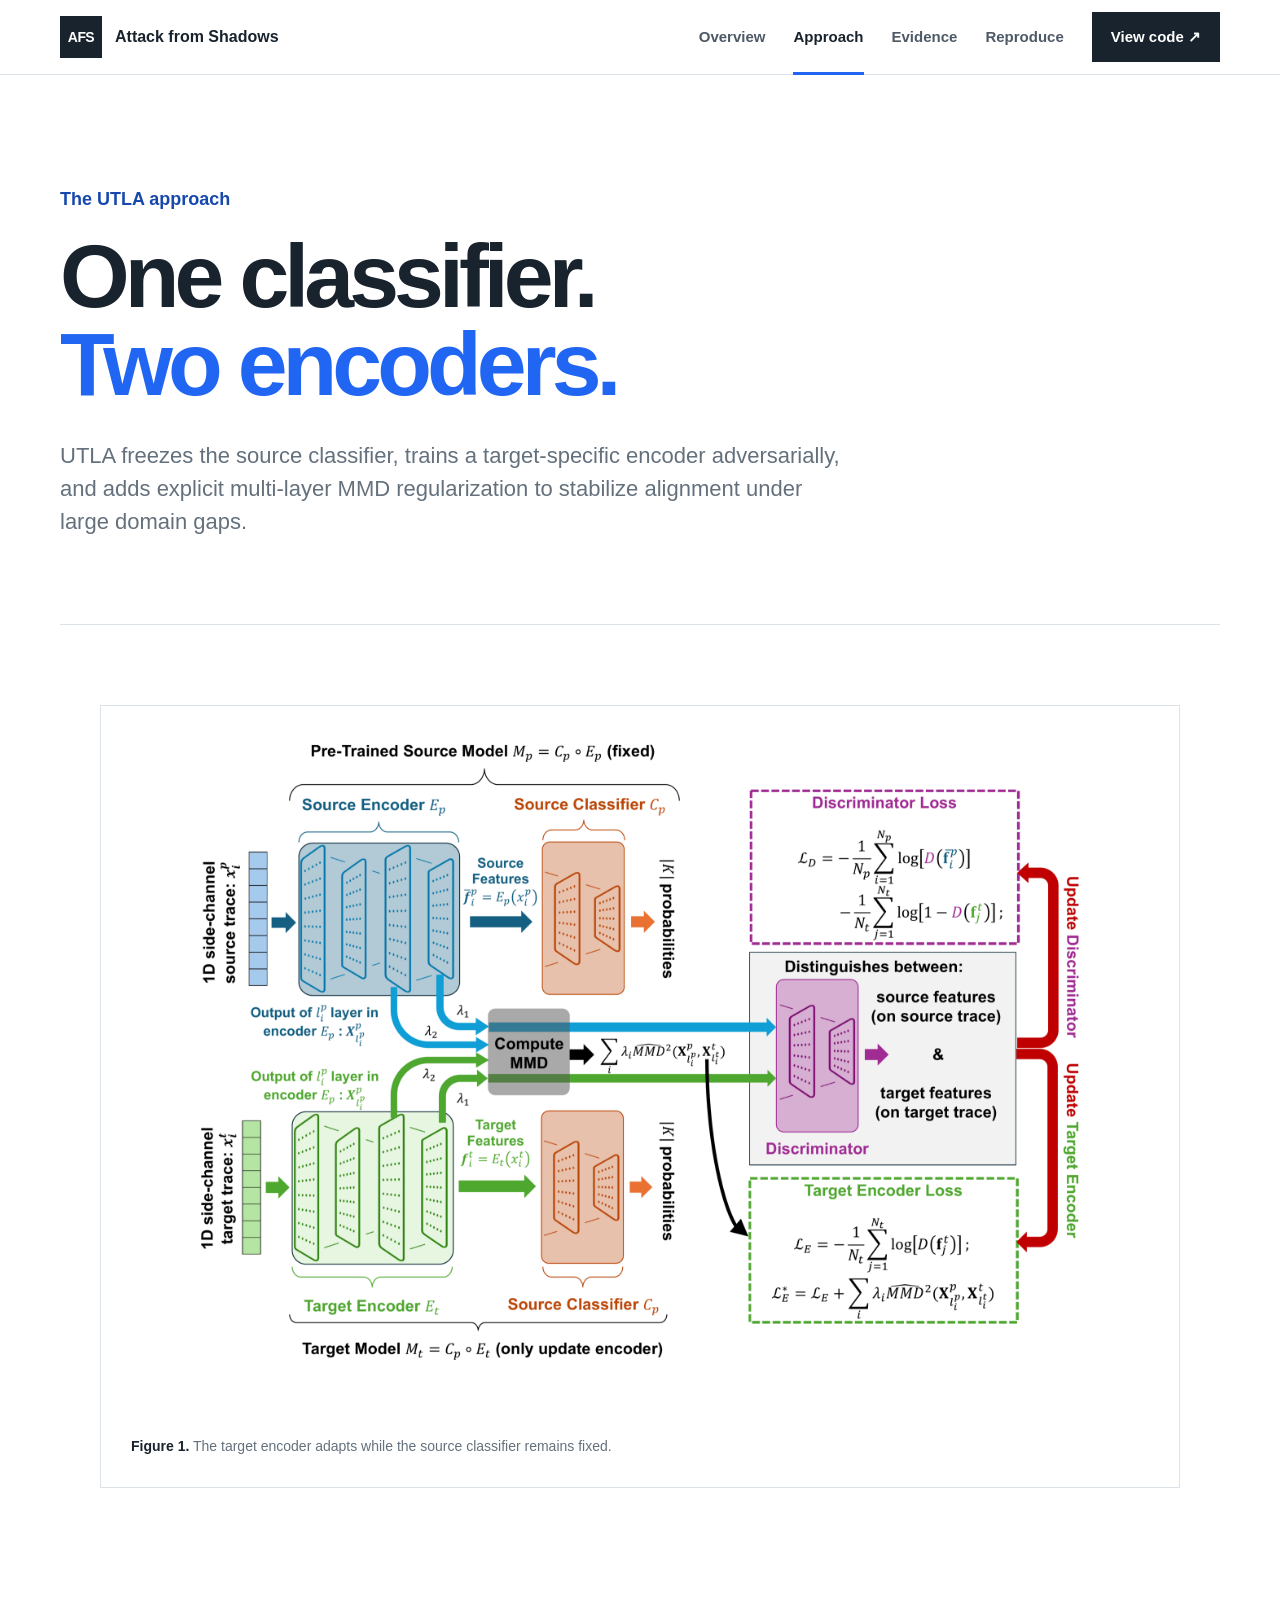
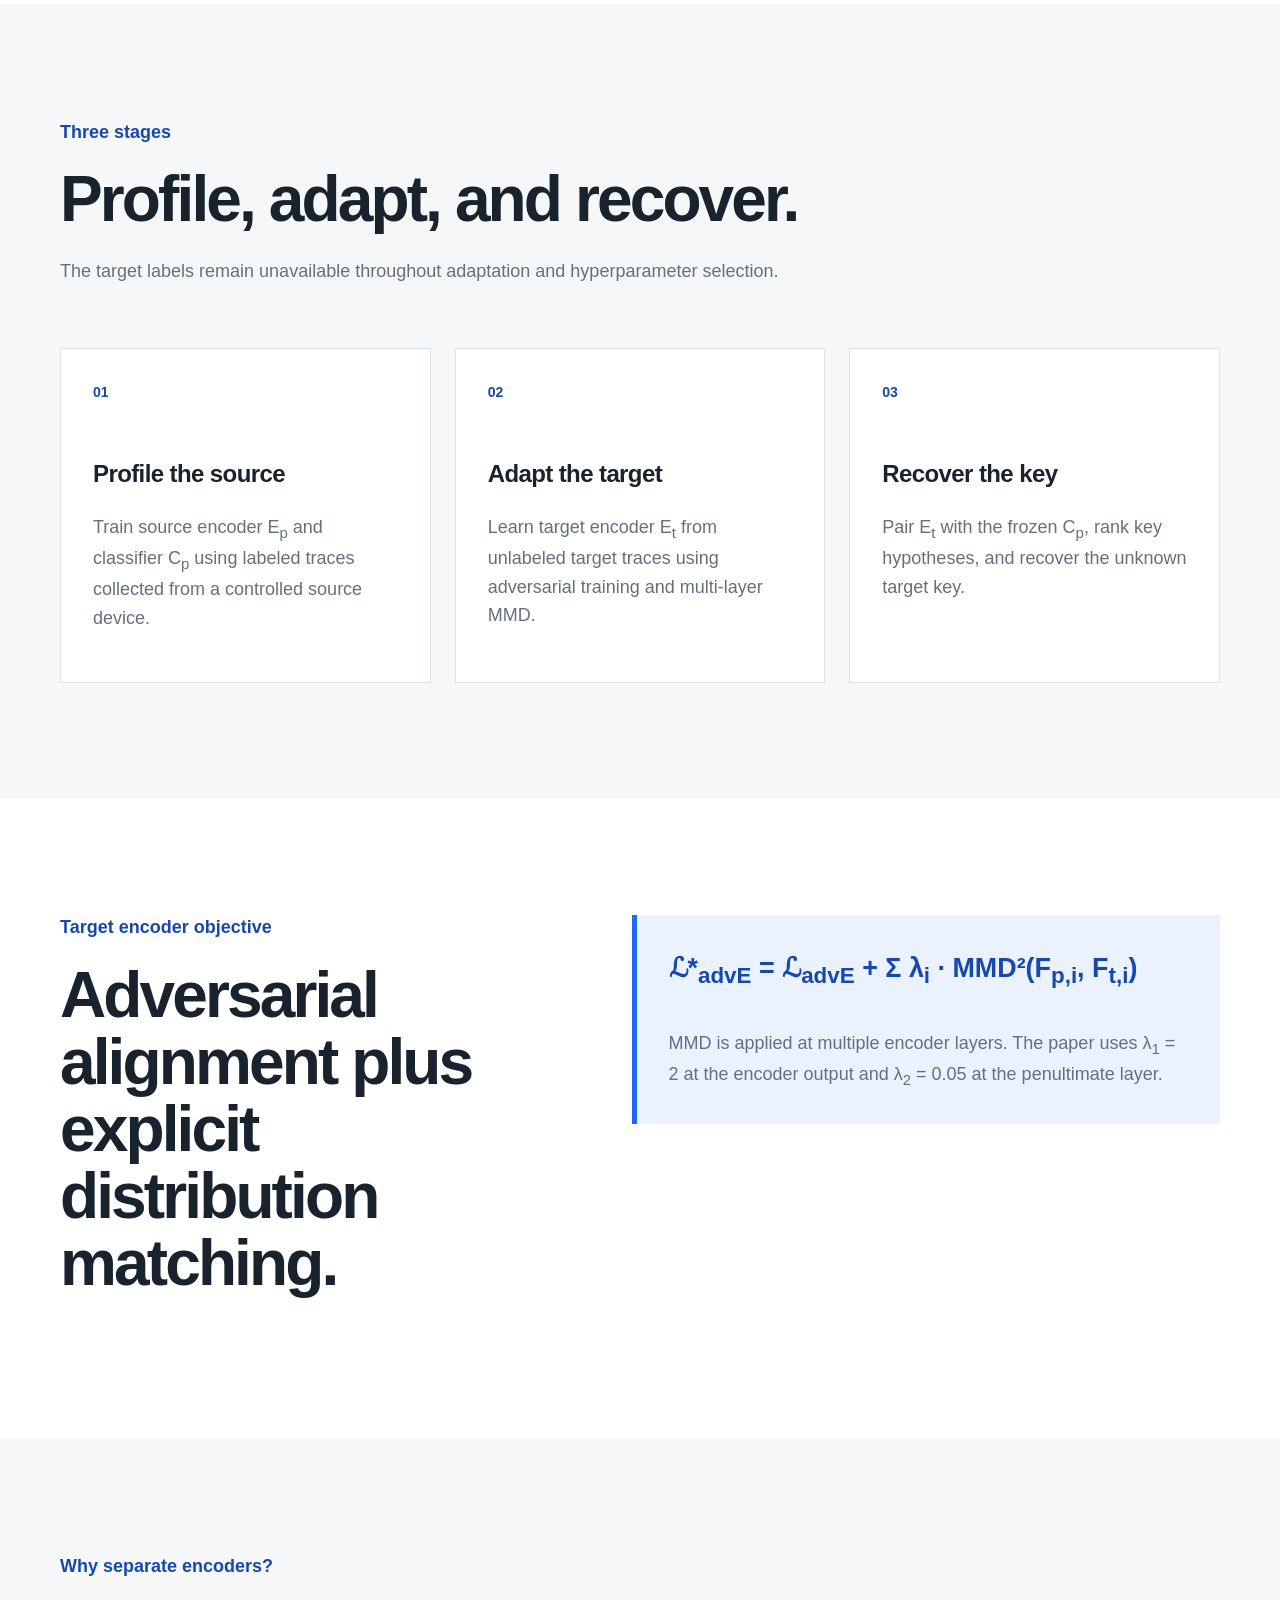
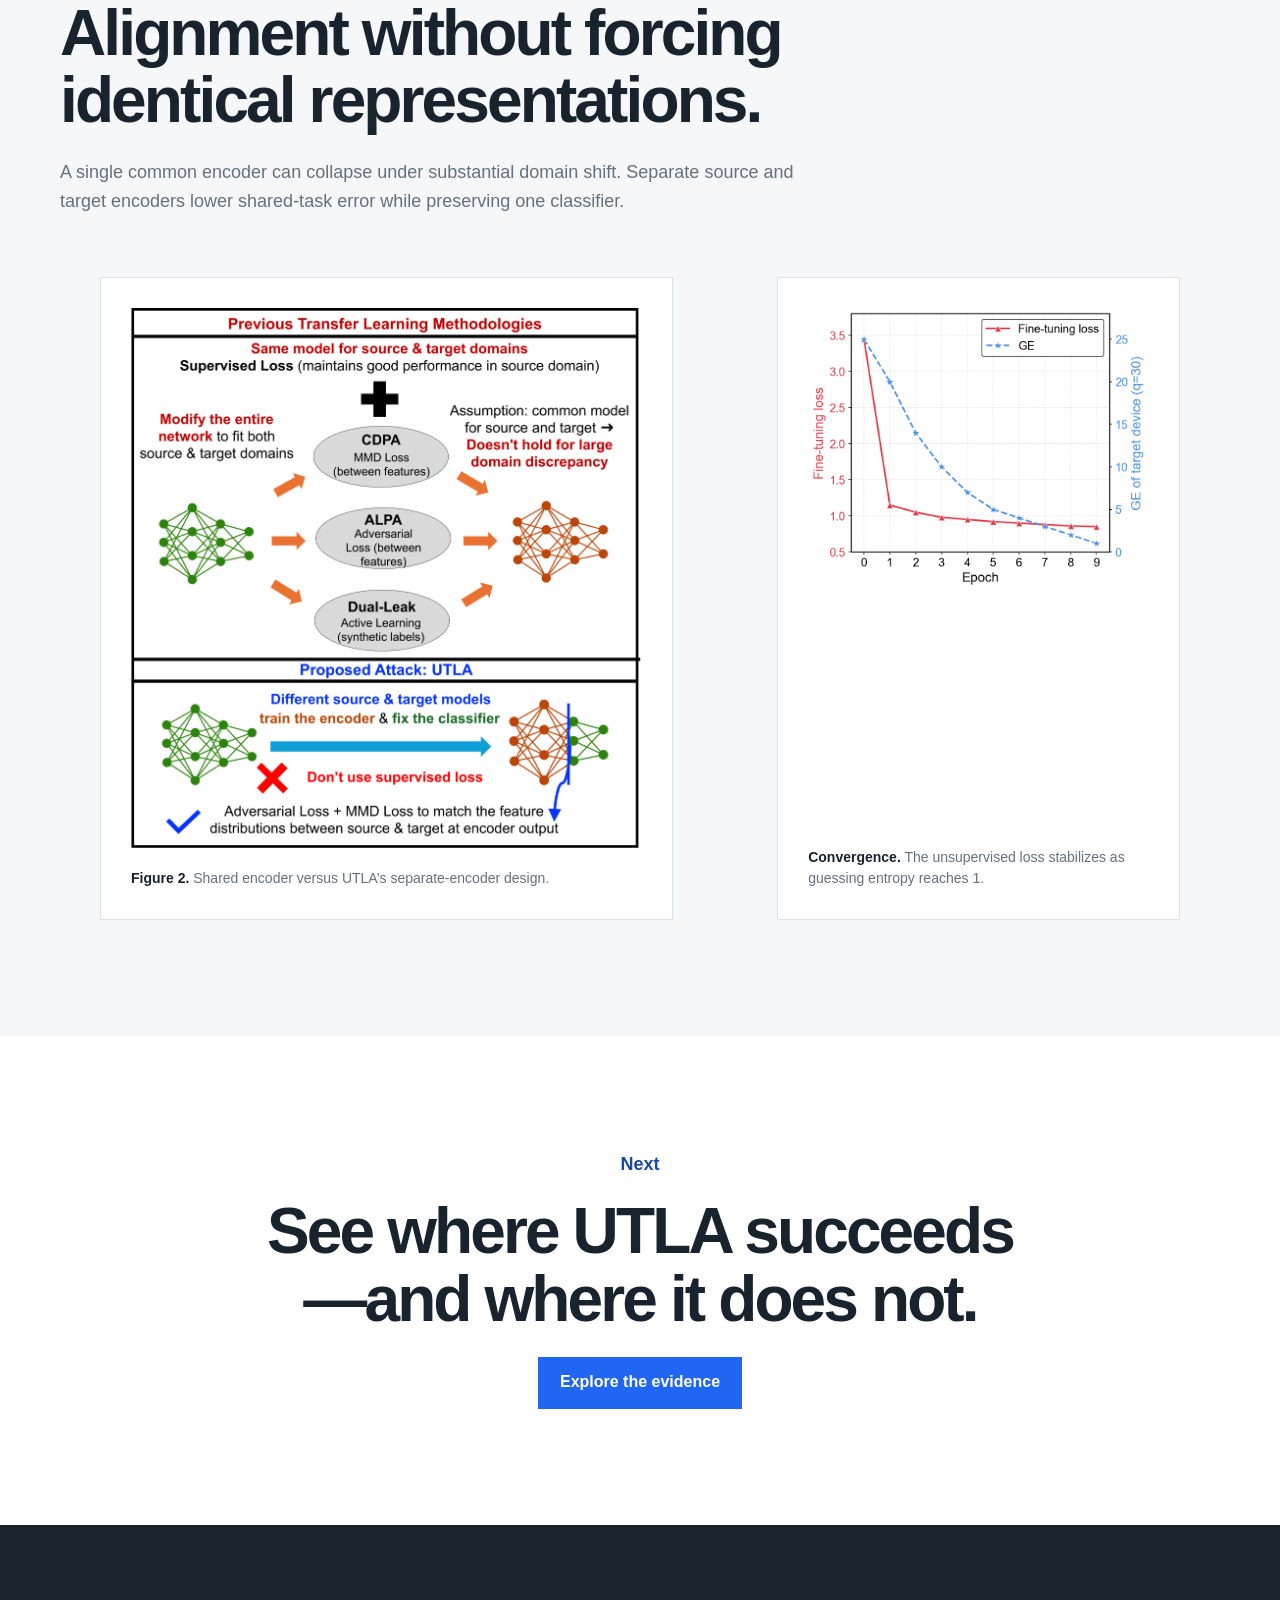
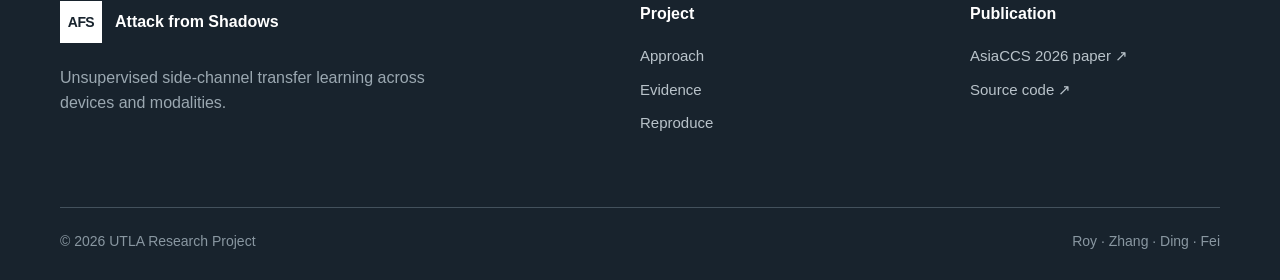
==== docs/approach.html @ be5edfdb "Apply research website design system" ====
<!doctype html>
<html lang="en">
  <head>
    <meta charset="utf-8" /><meta name="viewport" content="width=device-width, initial-scale=1" /><meta name="theme-color" content="#ffffff" />
    <meta name="description" content="How UTLA uses separate encoders, a shared classifier, adversarial adaptation, and MMD regularization." />
    <meta property="og:title" content="UTLA Approach — Attack from Shadows" /><meta property="og:description" content="One classifier, two encoders: the UTLA cross-domain attack method." /><meta property="og:image" content="https://noisyor.github.io/UTLA-Cross-Domain/assets/og-v2.png" />
    <title>Approach — Attack from Shadows</title><link rel="icon" href="assets/favicon.svg" type="image/svg+xml" /><link rel="stylesheet" href="styles.css" /><script src="script.js" defer></script>
  </head>
  <body>
    <a class="skip-link" href="#content">Skip to content</a>
    <header class="site-header"><div class="header-inner"><a class="brand" href="index.html"><span class="brand-mark">AFS</span><span>Attack from Shadows</span></a><button class="menu-toggle" type="button" aria-expanded="false" aria-controls="site-nav"><span class="sr-only">Toggle navigation</span><i></i><i></i></button><nav id="site-nav" class="site-nav" aria-label="Primary navigation"><a href="index.html">Overview</a><a href="approach.html" aria-current="page">Approach</a><a href="evidence.html">Evidence</a><a href="reproduce.html">Reproduce</a><a class="nav-action" href="https://github.com/noisyor/UTLA-Cross-Domain">View code <span aria-hidden="true">↗</span></a></nav></div></header>
    <main id="content">
      <section class="page-intro page-shell"><p class="eyebrow">The UTLA approach</p><h1>One classifier.<br /><span>Two encoders.</span></h1><p>UTLA freezes the source classifier, trains a target-specific encoder adversarially, and adds explicit multi-layer MMD regularization to stabilize alignment under large domain gaps.</p></section>
      <section class="section page-shell figure-section"><figure class="paper-figure"><img src="assets/utla-pipeline.png" alt="UTLA pipeline with source and target encoders, a shared classifier, discriminator, and MMD alignment" /><figcaption><strong>Figure 1.</strong> The target encoder adapts while the source classifier remains fixed.</figcaption></figure></section>
      <section class="section section-tint"><div class="page-shell"><div class="section-heading"><p class="eyebrow">Three stages</p><h2>Profile, adapt, and recover.</h2><p>The target labels remain unavailable throughout adaptation and hyperparameter selection.</p></div><div class="step-grid"><article><span>01</span><h3>Profile the source</h3><p>Train source encoder E<sub>p</sub> and classifier C<sub>p</sub> using labeled traces collected from a controlled source device.</p></article><article><span>02</span><h3>Adapt the target</h3><p>Learn target encoder E<sub>t</sub> from unlabeled target traces using adversarial training and multi-layer MMD.</p></article><article><span>03</span><h3>Recover the key</h3><p>Pair E<sub>t</sub> with the frozen C<sub>p</sub>, rank key hypotheses, and recover the unknown target key.</p></article></div></div></section>
      <section class="section page-shell"><div class="objective-block"><div><p class="eyebrow">Target encoder objective</p><h2>Adversarial alignment plus explicit distribution matching.</h2></div><div><p class="formula">ℒ*<sub>advE</sub> = ℒ<sub>advE</sub> + Σ λ<sub>i</sub> · MMD²(F<sub>p,i</sub>, F<sub>t,i</sub>)</p><p>MMD is applied at multiple encoder layers. The paper uses λ<sub>1</sub> = 2 at the encoder output and λ<sub>2</sub> = 0.05 at the penultimate layer.</p></div></div></section>
      <section class="section section-tint"><div class="page-shell"><div class="section-heading"><p class="eyebrow">Why separate encoders?</p><h2>Alignment without forcing identical representations.</h2><p>A single common encoder can collapse under substantial domain shift. Separate source and target encoders lower shared-task error while preserving one classifier.</p></div><div class="figure-pair"><figure class="paper-figure"><img src="assets/shared-vs-separate.png" alt="Comparison between prior shared-encoder approaches and UTLA's separate source and target encoders" /><figcaption><strong>Figure 2.</strong> Shared encoder versus UTLA’s separate-encoder design.</figcaption></figure><figure class="paper-figure small-figure"><img src="assets/convergence.png" alt="Guessing entropy and training loss converging during XMEGA EM to power transfer" /><figcaption><strong>Convergence.</strong> The unsupervised loss stabilizes as guessing entropy reaches 1.</figcaption></figure></div></div></section>
      <section class="section page-shell next-page"><p class="eyebrow">Next</p><h2>See where UTLA succeeds—and where it does not.</h2><a class="button button-primary" href="evidence.html">Explore the evidence</a></section>
    </main>
    <footer class="site-footer"><div class="page-shell footer-grid"><div><a class="brand" href="index.html"><span class="brand-mark">AFS</span><span>Attack from Shadows</span></a><p>Unsupervised side-channel transfer learning across devices and modalities.</p></div><div><strong>Project</strong><a href="approach.html">Approach</a><a href="evidence.html">Evidence</a><a href="reproduce.html">Reproduce</a></div><div><strong>Publication</strong><a href="https://doi.org/10.1145/3779208.3805969">AsiaCCS 2026 paper ↗</a><a href="https://github.com/noisyor/UTLA-Cross-Domain">Source code ↗</a></div></div><div class="page-shell footer-bottom"><span>© 2026 UTLA Research Project</span><span>Roy · Zhang · Ding · Fei</span></div></footer>
  </body>
</html>
---- docs/styles.css ----
:root {
  --charcoal: #25313c;
  --charcoal-deep: #18232d;
  --muted: #64717d;
  --line: #dce3e8;
  --surface: #f5f7f8;
  --white: #ffffff;
  --blue: #2166f3;
  --blue-light: #eaf1ff;
  --blue-dark: #1748ad;
  --green: #16875f;
  --green-light: #e8f6f0;
  --green-dark: #0d6143;
  --red: #d94c58;
  --red-light: #fff0f1;
  --red-dark: #a52f3a;
  --max: 1320px;
  --reading: 780px;
  --font: Arial, Helvetica, sans-serif;
}

* { box-sizing: border-box; }
html { scroll-behavior: smooth; }
body { margin: 0; color: var(--charcoal); background: var(--white); font: 18px/1.58 var(--font); text-rendering: optimizeLegibility; }
body::selection { color: var(--charcoal-deep); background: #dce8ff; }
a { color: inherit; text-decoration: none; }
button { font: inherit; }
img { display: block; max-width: 100%; }
p, h1, h2, h3, figure, blockquote { margin-top: 0; }
.page-shell { width: min(calc(100% - 120px), var(--max)); margin-inline: auto; }
.section { padding-block: 116px; }
.section-tint { background: var(--surface); }
.sr-only { position: absolute; width: 1px; height: 1px; padding: 0; margin: -1px; overflow: hidden; clip: rect(0, 0, 0, 0); white-space: nowrap; border: 0; }
.skip-link { position: fixed; top: 12px; left: 12px; z-index: 100; padding: 10px 16px; color: var(--white); background: var(--blue-dark); transform: translateY(-160%); }
.skip-link:focus { transform: none; }

.site-header { position: sticky; top: 0; z-index: 50; background: rgba(255, 255, 255, 0.96); border-bottom: 1px solid var(--line); backdrop-filter: blur(12px); }
.header-inner { width: min(calc(100% - 120px), var(--max)); min-height: 74px; margin-inline: auto; display: flex; align-items: center; justify-content: space-between; gap: 40px; }
.brand { display: inline-flex; align-items: center; gap: 13px; font-size: 16px; font-weight: 700; color: var(--charcoal-deep); }
.brand-mark { width: 42px; height: 42px; display: grid; place-items: center; color: var(--white); background: var(--charcoal-deep); font-size: 14px; letter-spacing: -0.04em; }
.site-nav { display: flex; align-items: center; gap: 28px; font-size: 15px; font-weight: 700; }
.site-nav > a:not(.nav-action) { position: relative; padding-block: 25px; color: #4d5965; }
.site-nav > a:not(.nav-action)::after { content: ""; position: absolute; inset: auto 0 -1px; height: 3px; background: var(--blue); transform: scaleX(0); transform-origin: left; transition: transform 160ms ease; }
.site-nav > a:hover, .site-nav > a:focus-visible, .site-nav > a[aria-current="page"] { color: var(--charcoal-deep); }
.site-nav > a:hover::after, .site-nav > a:focus-visible::after, .site-nav > a[aria-current="page"]::after { transform: scaleX(1); }
.nav-action { padding: 11px 17px; color: var(--white); background: var(--charcoal-deep); border: 2px solid var(--charcoal-deep); }
.nav-action:hover, .nav-action:focus-visible { color: var(--charcoal-deep); background: var(--white); }
.menu-toggle { display: none; }

.eyebrow { margin-bottom: 22px; color: var(--blue-dark); font-size: 18px; font-weight: 700; line-height: 1.35; }
h1 { margin-bottom: 30px; color: var(--charcoal-deep); font-size: clamp(60px, 7vw, 96px); line-height: 0.98; letter-spacing: -0.055em; }
h1 span, h2 span { color: var(--blue); }
h2 { margin-bottom: 24px; color: var(--charcoal-deep); font-size: clamp(44px, 5vw, 70px); line-height: 1.05; letter-spacing: -0.045em; }
h3 { color: var(--charcoal-deep); font-size: 24px; line-height: 1.25; letter-spacing: -0.025em; }
.button-row { display: flex; flex-wrap: wrap; gap: 14px; align-items: center; }
.button { min-height: 52px; padding: 12px 20px; display: inline-flex; align-items: center; justify-content: center; gap: 12px; border: 2px solid transparent; font-size: 16px; font-weight: 700; line-height: 1.3; cursor: pointer; transition: color 150ms ease, background 150ms ease, border-color 150ms ease, transform 150ms ease; }
.button:hover { transform: translateY(-2px); }
.button:focus-visible, .filter-bar button:focus-visible, .command-block button:focus-visible, .menu-toggle:focus-visible, a:focus-visible { outline: 3px solid #9bbcff; outline-offset: 3px; }
.button-primary { color: var(--white); background: var(--blue); border-color: var(--blue); }
.button-primary:hover { background: var(--blue-dark); border-color: var(--blue-dark); }
.button-secondary { color: var(--charcoal-deep); background: var(--white); border-color: #b7c1ca; }
.button-secondary:hover { border-color: var(--charcoal-deep); }
.text-link { color: var(--blue-dark); font-size: 16px; font-weight: 700; }
.text-link:hover { text-decoration: underline; text-underline-offset: 4px; }

.hero { min-height: calc(100vh - 74px); padding-block: 86px; display: grid; grid-template-columns: 1.04fr 0.96fr; gap: 88px; align-items: center; }
.hero-copy { max-width: 720px; }
.hero-deck { max-width: 690px; margin-bottom: 18px; font-size: clamp(25px, 2.2vw, 32px); line-height: 1.35; letter-spacing: -0.025em; }
.hero-summary { max-width: 740px; margin-bottom: 34px; color: var(--muted); }
.system-visual { position: relative; min-height: 570px; padding: 54px 36px 34px; border: 1px solid var(--line); background: var(--surface); }
.visual-label { position: absolute; top: 20px; left: 24px; color: var(--muted); font-size: 14px; font-weight: 700; }
.domain { width: 74%; padding: 24px; background: var(--white); border: 1px solid var(--line); }
.domain > span { display: block; margin-bottom: 4px; color: var(--muted); font-size: 14px; }
.domain > strong { font-size: 20px; }
.source-domain { border-left: 5px solid var(--blue); }
.target-domain { margin-left: auto; border-left: 5px solid var(--red); }
.signal { height: 58px; margin-top: 18px; display: flex; align-items: center; gap: 6px; }
.signal i { flex: 1; min-width: 3px; height: 28%; background: currentColor; animation: signal 3.5s ease-in-out infinite alternate; }
.signal i:nth-child(3n) { height: 88%; }.signal i:nth-child(4n) { height: 46%; }.signal i:nth-child(5n) { height: 68%; }
.signal-blue { color: var(--blue); }.signal-red { color: var(--red); }
.model-path { min-height: 112px; display: grid; grid-template-columns: 1fr auto 1fr; align-items: center; gap: 14px; padding-inline: 30px; }
.model-path > div { display: flex; align-items: center; gap: 10px; }
.model-path > div:last-child { justify-content: flex-end; text-align: right; }
.model-path span { width: 44px; height: 44px; display: grid; place-items: center; border: 2px solid var(--green); color: var(--green-dark); background: var(--green-light); font-weight: 700; }
.model-path small { color: var(--muted); font-size: 14px; line-height: 1.3; }
.model-path b { padding: 9px 13px; color: var(--white); background: var(--green); font-size: 14px; }
.visual-outcome { width: 190px; margin: 28px 0 0 auto; padding: 18px; color: var(--charcoal-deep); background: var(--blue-light); border: 1px solid #bfd0fa; }
.visual-outcome span { display: block; color: var(--blue-dark); font-size: 14px; }
.visual-outcome strong { display: block; margin-top: 3px; font-size: 26px; }

.split-heading { display: grid; grid-template-columns: 1.05fr 0.95fr; gap: 100px; align-items: start; }
.prose { max-width: var(--reading); padding-top: 52px; }
.prose p { color: var(--muted); }
.prose .key-sentence { padding-left: 22px; color: var(--charcoal-deep); border-left: 4px solid var(--blue); font-weight: 700; }
.section-heading { max-width: 900px; margin-bottom: 62px; }
.section-heading > p:last-child { max-width: var(--reading); margin-bottom: 0; color: var(--muted); }
.compact-heading { position: relative; padding-right: 240px; }
.compact-heading .text-link { position: absolute; right: 0; bottom: 10px; }
.concept-grid, .step-grid { display: grid; grid-template-columns: repeat(3, 1fr); gap: 24px; }
.concept-card, .step-grid article { min-height: 330px; padding: 32px; display: flex; flex-direction: column; border: 1px solid var(--line); background: var(--white); }
.concept-card > span, .step-grid span { margin-bottom: 64px; color: var(--muted); font-size: 14px; font-weight: 700; }
.concept-card p, .step-grid p { color: var(--muted); }
.concept-card a { margin-top: auto; color: var(--blue-dark); font-size: 16px; font-weight: 700; }
.concept-card a:hover { text-decoration: underline; text-underline-offset: 4px; }
.accent-blue { border-top: 5px solid var(--blue) !important; }.accent-green { border-top: 5px solid var(--green) !important; }.accent-red { border-top: 5px solid var(--red) !important; }
.results-preview { background: var(--charcoal-deep); color: var(--white); }
.results-preview h2 { color: var(--white); }
.results-preview .eyebrow, .results-preview .text-link { color: #9dbbff; }
.metric-row { display: grid; grid-template-columns: repeat(3, 1fr); border-top: 1px solid #4c5862; border-bottom: 1px solid #4c5862; }
.metric-row article { padding: 36px; border-right: 1px solid #4c5862; }
.metric-row article:first-child { padding-left: 0; }.metric-row article:last-child { border-right: 0; }
.metric-row span { display: block; min-height: 50px; color: #c6cdd3; font-size: 16px; }
.metric-row strong { display: block; margin: 20px 0 6px; color: var(--white); font-size: 64px; line-height: 1; letter-spacing: -0.05em; }
.metric-row p { margin-bottom: 0; color: #aab4bc; font-size: 14px; }
.boundary-note { margin: 32px 0 0; padding: 22px 24px; color: #d2d8dd; background: #303c46; border-left: 5px solid var(--red); font-size: 16px; }
.callout { display: flex; justify-content: space-between; gap: 80px; align-items: flex-end; }
.callout > div:first-child { max-width: 820px; }
.callout p:not(.eyebrow) { max-width: 720px; color: var(--muted); }

.page-intro { padding-block: 112px 86px; border-bottom: 1px solid var(--line); }
.page-intro > p:last-child { max-width: var(--reading); margin-bottom: 0; color: var(--muted); font-size: 22px; line-height: 1.5; }
.figure-section { padding-top: 80px; }
.paper-figure { margin-bottom: 0; padding: 30px; border: 1px solid var(--line); background: var(--white); }
.paper-figure img { width: 100%; max-height: 680px; object-fit: contain; }
figcaption { margin-top: 20px; color: var(--muted); font-size: 14px; line-height: 1.5; }
figcaption strong { color: var(--charcoal-deep); }
.step-grid article { min-height: 300px; }
.step-grid span { margin-bottom: 56px; color: var(--blue-dark); }
.objective-block { display: grid; grid-template-columns: 0.9fr 1.1fr; gap: 90px; align-items: start; }
.objective-block > div:last-child { padding: 32px; background: var(--blue-light); border-left: 5px solid var(--blue); }
.objective-block > div:last-child p:last-child { margin-bottom: 0; color: var(--muted); }
.formula { overflow-x: auto; padding-bottom: 8px; color: var(--blue-dark); font-size: clamp(19px, 2.1vw, 28px); font-weight: 700; white-space: nowrap; }
.figure-pair { display: grid; grid-template-columns: 1.15fr 0.85fr; gap: 24px; align-items: stretch; }
.figure-pair .paper-figure { display: flex; flex-direction: column; justify-content: space-between; }
.small-figure img { max-height: 500px; }
.next-page { text-align: center; }
.next-page h2 { max-width: 800px; margin-inline: auto; }

.filter-bar { display: flex; flex-wrap: wrap; gap: 10px; margin-bottom: 34px; }
.filter-bar button { min-height: 44px; padding: 9px 16px; color: var(--charcoal); background: var(--white); border: 1px solid #b7c1ca; font-size: 15px; font-weight: 700; cursor: pointer; }
.filter-bar button:hover, .filter-bar button.active { color: var(--white); background: var(--charcoal-deep); border-color: var(--charcoal-deep); }
.result-grid { display: grid; grid-template-columns: repeat(3, 1fr); gap: 24px; }
.result-card { min-height: 430px; padding: 30px; display: flex; flex-direction: column; border: 1px solid var(--line); background: var(--white); }
.result-card[hidden] { display: none; }
.result-card > span { min-height: 45px; color: var(--muted); font-size: 14px; font-weight: 700; }
.result-card h3 { margin: 26px 0 8px; }
.result-card p { color: var(--muted); }
.result-card > strong { margin-top: auto; color: var(--charcoal-deep); font-size: 64px; line-height: 1; letter-spacing: -0.05em; }
.result-card small { margin-top: 5px; color: var(--muted); font-size: 14px; }
.result-card > div { margin-top: 24px; padding-top: 18px; border-top: 1px solid var(--line); color: var(--muted); font-size: 14px; }
.large-note { display: grid; grid-template-columns: 180px 1fr; gap: 28px; color: var(--charcoal); background: var(--red-light); }
.large-note p { margin: 0; }
.dataset-grid { display: grid; grid-template-columns: repeat(4, 1fr); border: 1px solid var(--line); }
.dataset-grid > * { min-height: 200px; padding: 26px; border-right: 1px solid var(--line); border-bottom: 1px solid var(--line); background: var(--white); }
.dataset-grid > *:nth-child(4n) { border-right: 0; }.dataset-grid > *:nth-child(n+5) { border-bottom: 0; }
.dataset-grid a:hover { background: var(--blue-light); }
.dataset-grid span { color: var(--blue-dark); font-size: 14px; font-weight: 700; }
.dataset-grid h3 { margin: 55px 0 8px; }.dataset-grid p { margin: 0; color: var(--muted); font-size: 14px; }
.dataset-budget { color: var(--white); background: var(--blue) !important; }
.dataset-budget span, .dataset-budget p { color: var(--white); }.dataset-budget strong { display: block; margin-top: 32px; font-size: 44px; line-height: 1; }

.reproduce-intro { display: grid; grid-template-columns: 1.1fr 0.9fr; gap: 90px; align-items: center; }
.repo-map { padding: 30px; color: var(--charcoal-deep); background: var(--surface); border: 1px solid var(--line); font-family: "Courier New", monospace; }
.repo-map > span { color: var(--blue-dark); font-size: 16px; font-weight: 700; }
.repo-map ul { margin: 20px 0 0; padding: 0; list-style: none; }
.repo-map li { padding: 8px 0 8px 28px; border-top: 1px solid var(--line); font-size: 14px; }
.repo-map li::before { content: "└"; margin-left: -24px; margin-right: 10px; color: var(--green); }
.workflow-grid { display: grid; grid-template-columns: repeat(4, 1fr); gap: 20px; }
.workflow-grid article { min-height: 270px; padding: 28px; background: var(--white); border: 1px solid var(--line); }
.workflow-grid span { color: var(--blue-dark); font-size: 14px; font-weight: 700; }
.workflow-grid h3 { margin-top: 56px; }.workflow-grid p { color: var(--muted); font-size: 16px; }
.command-panel { border: 1px solid var(--line); }
.command-block { min-height: 132px; padding: 26px 28px; display: flex; align-items: center; justify-content: space-between; gap: 30px; border-bottom: 1px solid var(--line); background: var(--surface); }
.command-block:last-child { border-bottom: 0; }
.command-block span { display: block; margin-bottom: 10px; color: var(--muted); font-size: 14px; font-weight: 700; }
.command-block code { display: block; color: var(--charcoal-deep); font: 15px/1.6 "Courier New", monospace; white-space: nowrap; overflow-x: auto; }
.command-block code i { color: var(--green-dark); font-style: normal; font-weight: 700; }
.command-block button { flex: 0 0 auto; min-height: 44px; padding: 8px 14px; color: var(--blue-dark); background: var(--white); border: 1px solid #9fb3c7; font-size: 14px; font-weight: 700; cursor: pointer; }
.command-block button:hover { color: var(--white); background: var(--blue-dark); }
.citation-block { display: grid; grid-template-columns: 1.15fr 0.85fr; gap: 90px; align-items: center; }
.citation-block > div > p:not(.eyebrow) { max-width: var(--reading); color: var(--muted); }
.citation-block aside { padding: 36px; color: var(--white); background: var(--charcoal-deep); border-top: 6px solid var(--blue); }
.citation-block aside span, .citation-block aside p { color: #c0cad1; font-size: 14px; }
.citation-block aside strong { display: block; margin: 60px 0 24px; font-size: 32px; line-height: 1.2; }

.site-footer { padding: 76px 0 28px; color: #cbd3d9; background: var(--charcoal-deep); }
.site-footer .brand { color: var(--white); }
.site-footer .brand-mark { color: var(--charcoal-deep); background: var(--white); }
.footer-grid { display: grid; grid-template-columns: 2fr 1fr 1fr; gap: 80px; }
.footer-grid > div:first-child p { max-width: 420px; margin-top: 22px; color: #9ba8b1; font-size: 16px; }
.footer-grid strong { display: block; margin-bottom: 18px; color: var(--white); font-size: 16px; }
.footer-grid > div:not(:first-child) a { display: block; margin-bottom: 10px; color: #b9c3ca; font-size: 15px; }
.footer-grid a:hover { color: var(--white); text-decoration: underline; text-underline-offset: 4px; }
.footer-bottom { margin-top: 62px; padding-top: 22px; display: flex; justify-content: space-between; border-top: 1px solid #43515c; color: #8997a1; font-size: 14px; }

@keyframes signal { from { transform: scaleY(0.72); opacity: 0.62; } to { transform: scaleY(1.05); opacity: 1; } }

@media (max-width: 1050px) {
  .page-shell, .header-inner { width: min(calc(100% - 72px), var(--max)); }
  .hero { min-height: auto; grid-template-columns: 1fr; gap: 58px; }
  .system-visual { width: min(100%, 720px); }
  .split-heading, .objective-block, .citation-block { grid-template-columns: 1fr; gap: 42px; }
  .prose { padding-top: 0; }
  .concept-grid, .step-grid, .result-grid { grid-template-columns: repeat(2, 1fr); }
  .concept-grid > *:last-child, .step-grid > *:last-child { grid-column: 1 / -1; }
  .metric-row { grid-template-columns: 1fr; }
  .metric-row article, .metric-row article:first-child { padding: 28px 0; border-right: 0; border-bottom: 1px solid #4c5862; }
  .metric-row article:last-child { border-bottom: 0; }
  .metric-row span { min-height: auto; }
  .callout { align-items: flex-start; flex-direction: column; gap: 30px; }
  .figure-pair { grid-template-columns: 1fr; }
  .dataset-grid { grid-template-columns: repeat(2, 1fr); }
  .dataset-grid > *:nth-child(2n) { border-right: 0; }.dataset-grid > *:nth-child(n+5) { border-bottom: 1px solid var(--line); }.dataset-grid > *:nth-child(n+7) { border-bottom: 0; }
  .reproduce-intro { grid-template-columns: 1fr; gap: 50px; }
  .workflow-grid { grid-template-columns: repeat(2, 1fr); }
}

@media (max-width: 760px) {
  body { font-size: 17px; }
  .page-shell, .header-inner { width: min(calc(100% - 40px), var(--max)); }
  .section { padding-block: 80px; }
  .header-inner { min-height: 66px; }
  .brand > span:last-child { display: none; }
  .brand-mark { width: 40px; height: 40px; }
  .menu-toggle { position: relative; z-index: 2; width: 44px; height: 42px; padding: 0; display: grid; place-content: center; gap: 7px; background: var(--white); border: 1px solid var(--line); }
  .menu-toggle i { width: 20px; height: 2px; display: block; background: var(--charcoal-deep); transition: transform 150ms ease; }
  .menu-toggle[aria-expanded="true"] i:first-of-type { transform: translateY(4.5px) rotate(45deg); }.menu-toggle[aria-expanded="true"] i:last-of-type { transform: translateY(-4.5px) rotate(-45deg); }
  .site-nav { position: fixed; inset: 66px 0 auto; padding: 14px 20px 24px; display: none; align-items: stretch; flex-direction: column; gap: 0; background: var(--white); border-bottom: 1px solid var(--line); box-shadow: 0 14px 24px rgba(24, 35, 45, 0.08); }
  .site-nav.open { display: flex; }
  .site-nav > a:not(.nav-action) { padding: 15px 0; border-bottom: 1px solid var(--line); }
  .site-nav > a:not(.nav-action)::after { display: none; }
  .nav-action { margin-top: 14px; text-align: center; }
  h1 { font-size: clamp(54px, 16vw, 76px); }
  h2 { font-size: clamp(42px, 12vw, 58px); }
  .hero { padding-block: 64px 80px; }
  .hero-deck { font-size: 24px; }
  .system-visual { min-height: auto; padding: 54px 18px 24px; }
  .domain { width: 92%; padding: 20px; }
  .model-path { grid-template-columns: 1fr; justify-items: center; padding-block: 20px; text-align: center; }
  .model-path > div, .model-path > div:last-child { justify-content: center; text-align: center; }
  .visual-outcome { margin-top: 22px; }
  .compact-heading { padding-right: 0; }
  .compact-heading .text-link { position: static; display: inline-block; margin-top: 10px; }
  .concept-grid, .step-grid, .result-grid, .workflow-grid { grid-template-columns: 1fr; }
  .concept-grid > *:last-child, .step-grid > *:last-child { grid-column: auto; }
  .concept-card, .step-grid article { min-height: 290px; padding: 26px; }
  .page-intro { padding-block: 74px 62px; }
  .page-intro > p:last-child { font-size: 19px; }
  .paper-figure { padding: 16px; }
  .objective-block > div:last-child { padding: 24px; }
  .formula { font-size: 17px; }
  .large-note { grid-template-columns: 1fr; }
  .dataset-grid { grid-template-columns: 1fr; }
  .dataset-grid > *, .dataset-grid > *:nth-child(2n), .dataset-grid > *:nth-child(n+7) { border-right: 0; border-bottom: 1px solid var(--line); }
  .dataset-grid > *:last-child { border-bottom: 0; }
  .command-block { align-items: flex-start; flex-direction: column; }
  .command-block > div { max-width: 100%; overflow: hidden; }
  .citation-block aside strong { margin-top: 38px; }
  .footer-grid { grid-template-columns: 1fr 1fr; gap: 46px 24px; }
  .footer-grid > div:first-child { grid-column: 1 / -1; }
  .footer-bottom { flex-direction: column; gap: 8px; }
}

@media (prefers-reduced-motion: reduce) {
  html { scroll-behavior: auto; }
  *, *::before, *::after { animation-duration: 0.01ms !important; animation-iteration-count: 1 !important; transition-duration: 0.01ms !important; }
}
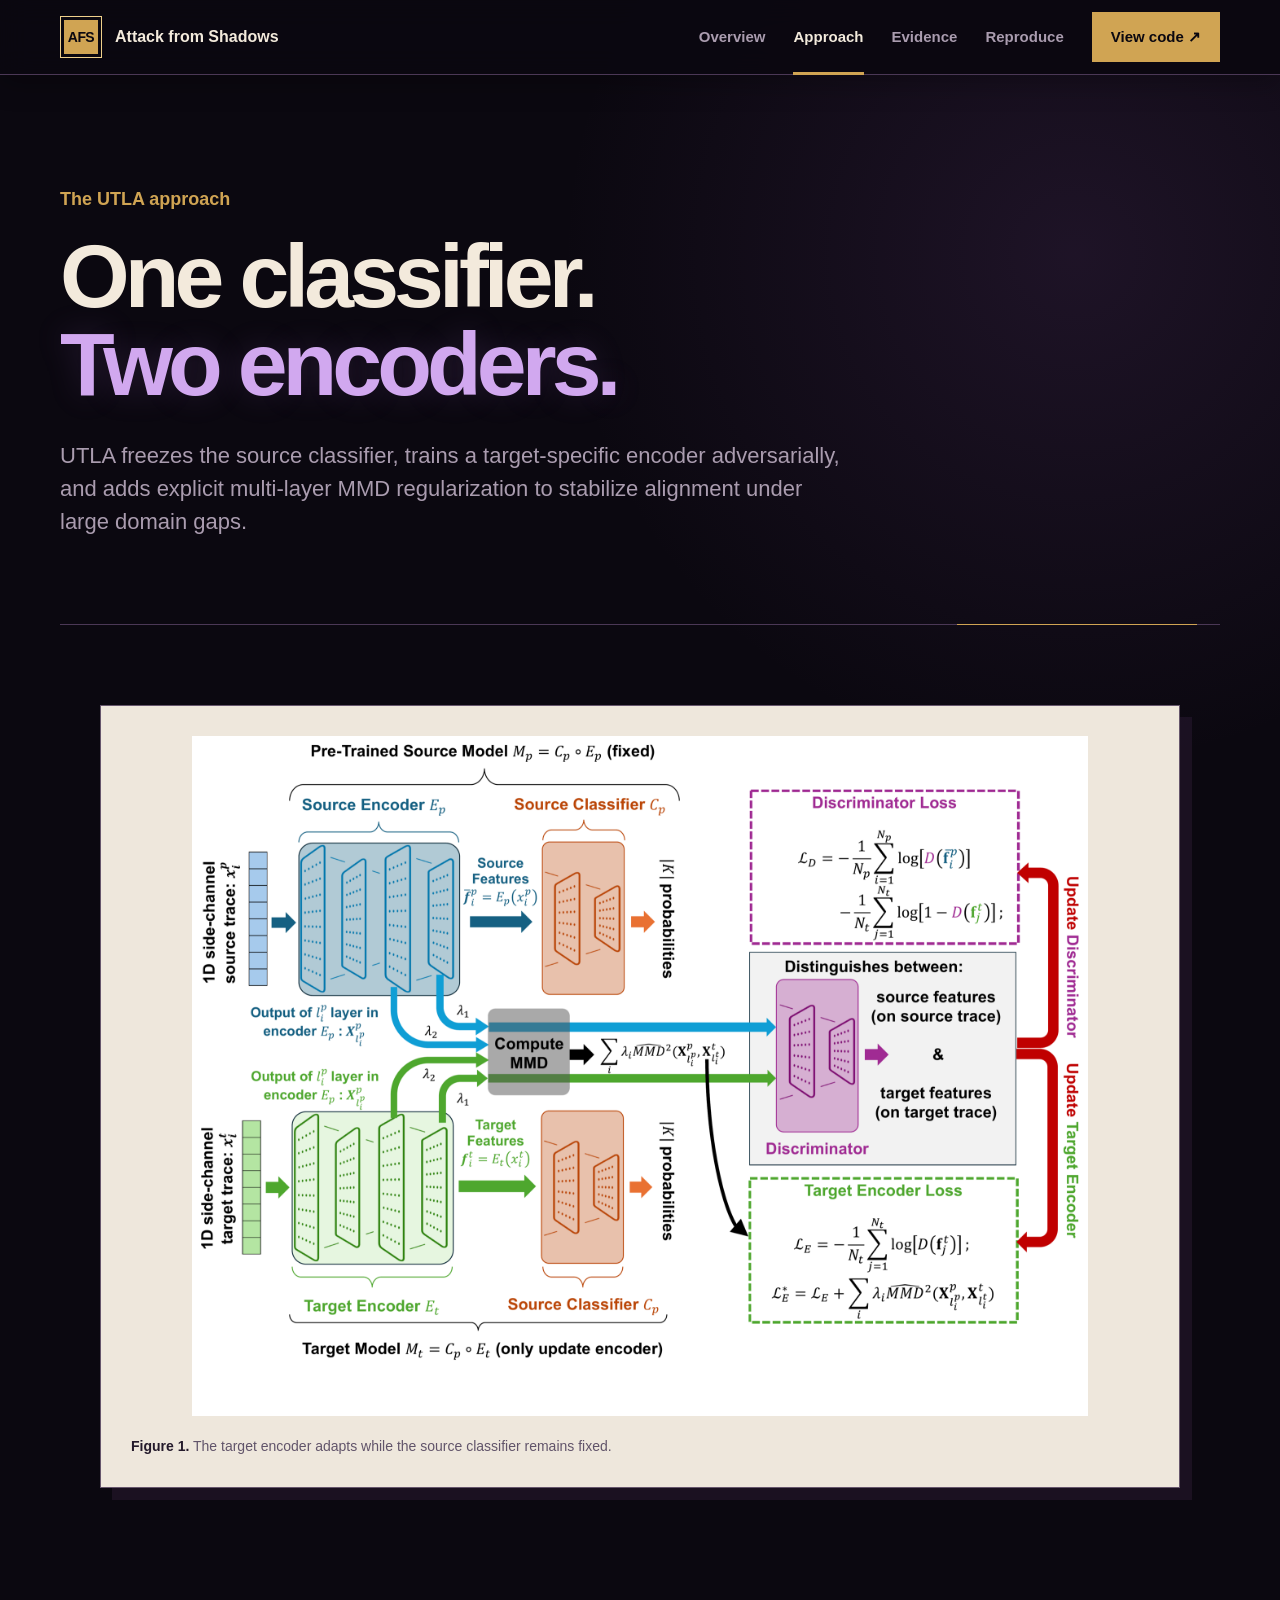
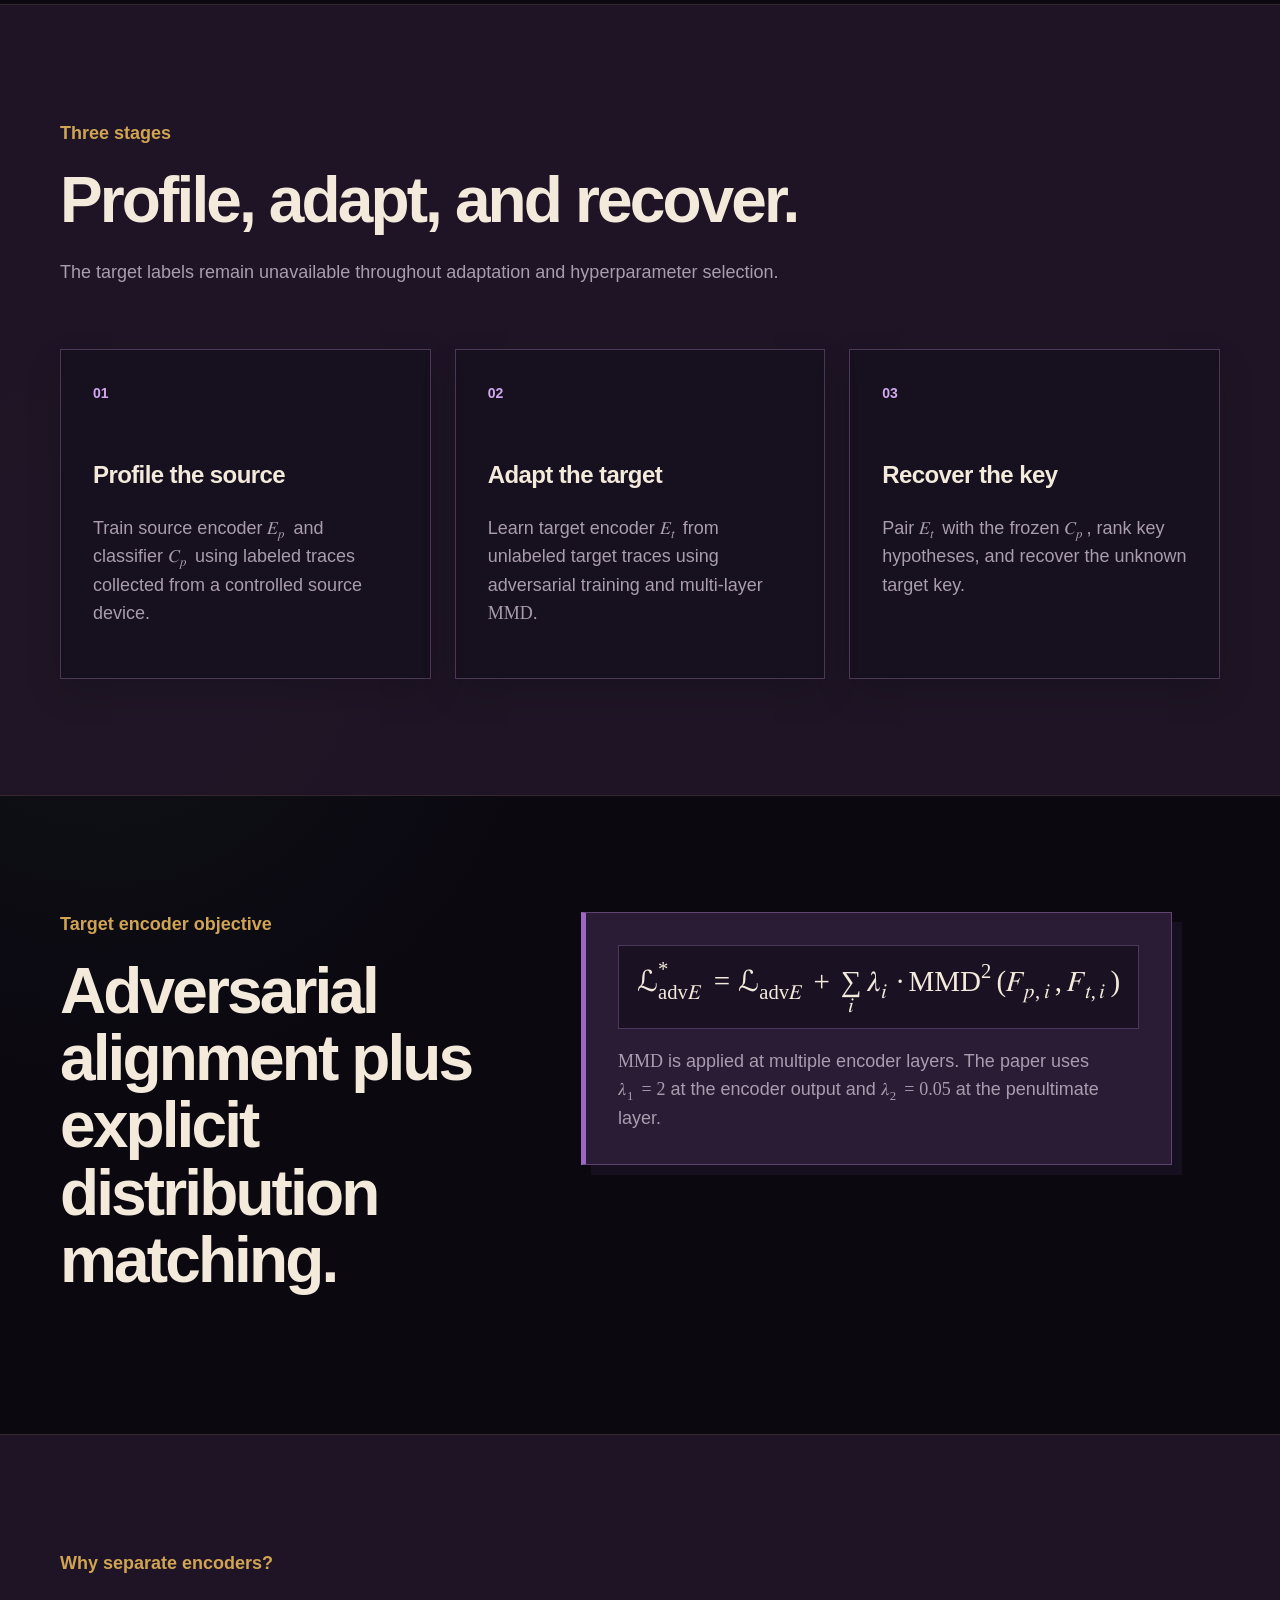
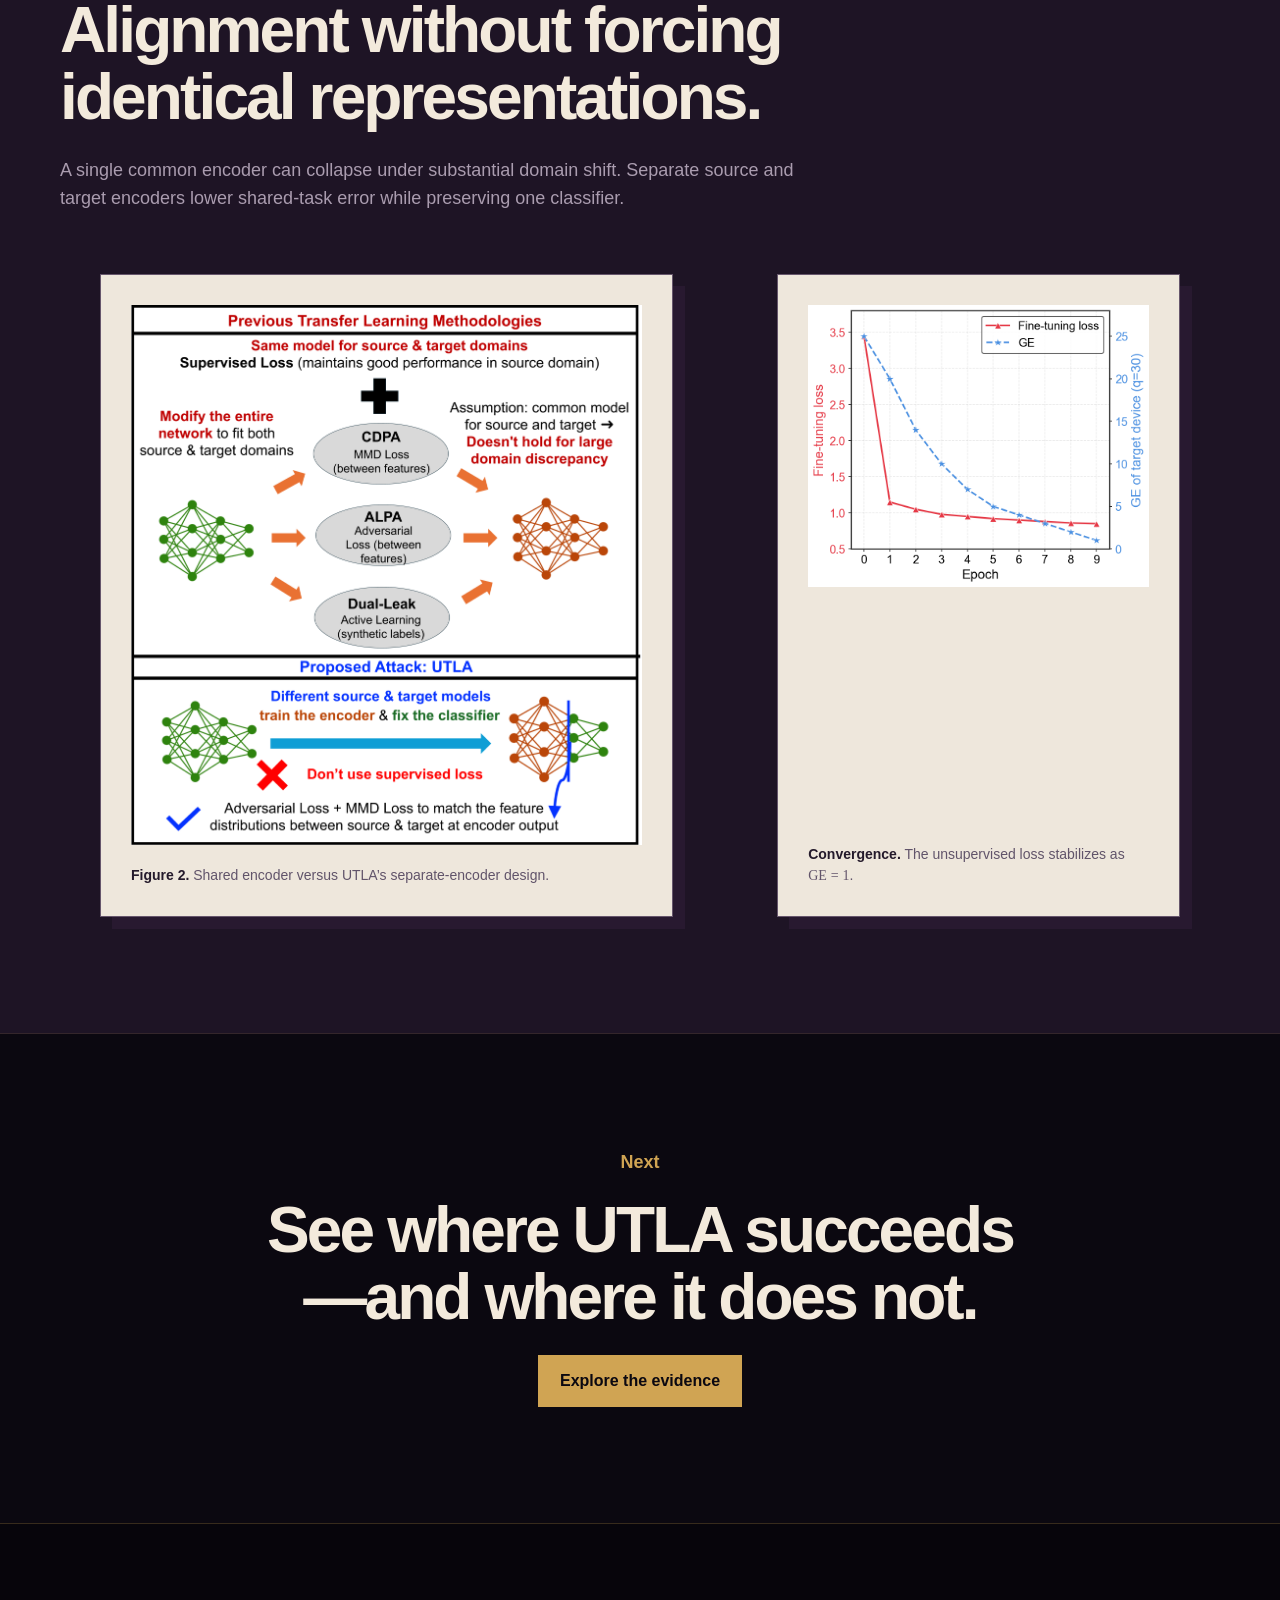
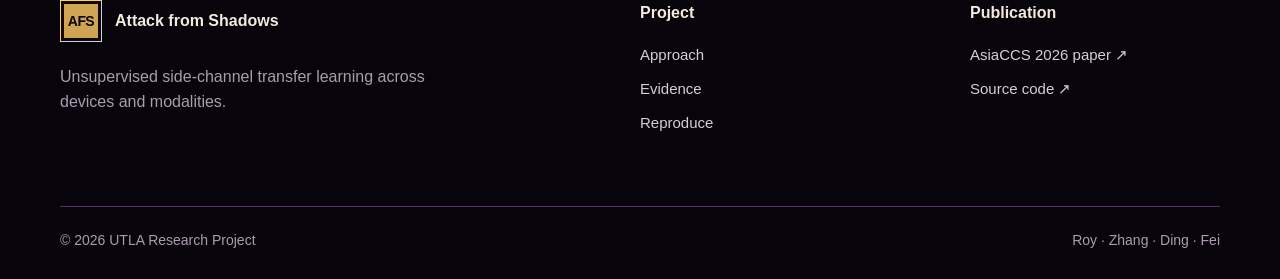
==== commit f9e6b559: "Add gothic research theme and MathML" ====
--- a/docs/approach.html
+++ b/docs/approach.html
@@ -3,7 +3,7 @@
   <head>
     <meta charset="utf-8" /><meta name="viewport" content="width=device-width, initial-scale=1" /><meta name="theme-color" content="#ffffff" />
     <meta name="description" content="How UTLA uses separate encoders, a shared classifier, adversarial adaptation, and MMD regularization." />
-    <meta property="og:title" content="UTLA Approach — Attack from Shadows" /><meta property="og:description" content="One classifier, two encoders: the UTLA cross-domain attack method." /><meta property="og:image" content="https://noisyor.github.io/UTLA-Cross-Domain/assets/og-v2.png" />
+    <meta property="og:title" content="UTLA Approach — Attack from Shadows" /><meta property="og:description" content="One classifier, two encoders: the UTLA cross-domain attack method." /><meta property="og:image" content="https://noisyor.github.io/UTLA-Cross-Domain/assets/og-v3.png" />
     <title>Approach — Attack from Shadows</title><link rel="icon" href="assets/favicon.svg" type="image/svg+xml" /><link rel="stylesheet" href="styles.css" /><script src="script.js" defer></script>
   </head>
   <body>
@@ -12,9 +12,9 @@
     <main id="content">
       <section class="page-intro page-shell"><p class="eyebrow">The UTLA approach</p><h1>One classifier.<br /><span>Two encoders.</span></h1><p>UTLA freezes the source classifier, trains a target-specific encoder adversarially, and adds explicit multi-layer MMD regularization to stabilize alignment under large domain gaps.</p></section>
       <section class="section page-shell figure-section"><figure class="paper-figure"><img src="assets/utla-pipeline.png" alt="UTLA pipeline with source and target encoders, a shared classifier, discriminator, and MMD alignment" /><figcaption><strong>Figure 1.</strong> The target encoder adapts while the source classifier remains fixed.</figcaption></figure></section>
-      <section class="section section-tint"><div class="page-shell"><div class="section-heading"><p class="eyebrow">Three stages</p><h2>Profile, adapt, and recover.</h2><p>The target labels remain unavailable throughout adaptation and hyperparameter selection.</p></div><div class="step-grid"><article><span>01</span><h3>Profile the source</h3><p>Train source encoder E<sub>p</sub> and classifier C<sub>p</sub> using labeled traces collected from a controlled source device.</p></article><article><span>02</span><h3>Adapt the target</h3><p>Learn target encoder E<sub>t</sub> from unlabeled target traces using adversarial training and multi-layer MMD.</p></article><article><span>03</span><h3>Recover the key</h3><p>Pair E<sub>t</sub> with the frozen C<sub>p</sub>, rank key hypotheses, and recover the unknown target key.</p></article></div></div></section>
-      <section class="section page-shell"><div class="objective-block"><div><p class="eyebrow">Target encoder objective</p><h2>Adversarial alignment plus explicit distribution matching.</h2></div><div><p class="formula">ℒ*<sub>advE</sub> = ℒ<sub>advE</sub> + Σ λ<sub>i</sub> · MMD²(F<sub>p,i</sub>, F<sub>t,i</sub>)</p><p>MMD is applied at multiple encoder layers. The paper uses λ<sub>1</sub> = 2 at the encoder output and λ<sub>2</sub> = 0.05 at the penultimate layer.</p></div></div></section>
-      <section class="section section-tint"><div class="page-shell"><div class="section-heading"><p class="eyebrow">Why separate encoders?</p><h2>Alignment without forcing identical representations.</h2><p>A single common encoder can collapse under substantial domain shift. Separate source and target encoders lower shared-task error while preserving one classifier.</p></div><div class="figure-pair"><figure class="paper-figure"><img src="assets/shared-vs-separate.png" alt="Comparison between prior shared-encoder approaches and UTLA's separate source and target encoders" /><figcaption><strong>Figure 2.</strong> Shared encoder versus UTLA’s separate-encoder design.</figcaption></figure><figure class="paper-figure small-figure"><img src="assets/convergence.png" alt="Guessing entropy and training loss converging during XMEGA EM to power transfer" /><figcaption><strong>Convergence.</strong> The unsupervised loss stabilizes as guessing entropy reaches 1.</figcaption></figure></div></div></section>
+      <section class="section section-tint"><div class="page-shell"><div class="section-heading"><p class="eyebrow">Three stages</p><h2>Profile, adapt, and recover.</h2><p>The target labels remain unavailable throughout adaptation and hyperparameter selection.</p></div><div class="step-grid"><article><span>01</span><h3>Profile the source</h3><p>Train source encoder <math aria-label="E sub p"><msub><mi>E</mi><mi>p</mi></msub></math> and classifier <math aria-label="C sub p"><msub><mi>C</mi><mi>p</mi></msub></math> using labeled traces collected from a controlled source device.</p></article><article><span>02</span><h3>Adapt the target</h3><p>Learn target encoder <math aria-label="E sub t"><msub><mi>E</mi><mi>t</mi></msub></math> from unlabeled target traces using adversarial training and multi-layer <math aria-label="maximum mean discrepancy"><mtext>MMD</mtext></math>.</p></article><article><span>03</span><h3>Recover the key</h3><p>Pair <math aria-label="E sub t"><msub><mi>E</mi><mi>t</mi></msub></math> with the frozen <math aria-label="C sub p"><msub><mi>C</mi><mi>p</mi></msub></math>, rank key hypotheses, and recover the unknown target key.</p></article></div></div></section>
+      <section class="section page-shell"><div class="objective-block"><div><p class="eyebrow">Target encoder objective</p><h2>Adversarial alignment plus explicit distribution matching.</h2></div><div><div class="formula"><math display="block" aria-label="L star sub adv E equals L sub adv E plus the sum over i of lambda sub i times MMD squared of F sub p i and F sub t i"><mrow><msubsup><mi>ℒ</mi><mrow><mi>adv</mi><mi>E</mi></mrow><mo>*</mo></msubsup><mo>=</mo><msub><mi>ℒ</mi><mrow><mi>adv</mi><mi>E</mi></mrow></msub><mo>+</mo><munder><mo>∑</mo><mi>i</mi></munder><msub><mi>λ</mi><mi>i</mi></msub><mo>·</mo><msup><mtext>MMD</mtext><mn>2</mn></msup><mo>(</mo><msub><mi>F</mi><mrow><mi>p</mi><mo>,</mo><mi>i</mi></mrow></msub><mo>,</mo><msub><mi>F</mi><mrow><mi>t</mi><mo>,</mo><mi>i</mi></mrow></msub><mo>)</mo></mrow></math></div><p><math aria-label="maximum mean discrepancy"><mtext>MMD</mtext></math> is applied at multiple encoder layers. The paper uses <math aria-label="lambda one equals two"><mrow><msub><mi>λ</mi><mn>1</mn></msub><mo>=</mo><mn>2</mn></mrow></math> at the encoder output and <math aria-label="lambda two equals zero point zero five"><mrow><msub><mi>λ</mi><mn>2</mn></msub><mo>=</mo><mn>0.05</mn></mrow></math> at the penultimate layer.</p></div></div></section>
+      <section class="section section-tint"><div class="page-shell"><div class="section-heading"><p class="eyebrow">Why separate encoders?</p><h2>Alignment without forcing identical representations.</h2><p>A single common encoder can collapse under substantial domain shift. Separate source and target encoders lower shared-task error while preserving one classifier.</p></div><div class="figure-pair"><figure class="paper-figure"><img src="assets/shared-vs-separate.png" alt="Comparison between prior shared-encoder approaches and UTLA's separate source and target encoders" /><figcaption><strong>Figure 2.</strong> Shared encoder versus UTLA’s separate-encoder design.</figcaption></figure><figure class="paper-figure small-figure"><img src="assets/convergence.png" alt="Guessing entropy and training loss converging during XMEGA EM to power transfer" /><figcaption><strong>Convergence.</strong> The unsupervised loss stabilizes as <math aria-label="guessing entropy equals one"><mrow><mtext>GE</mtext><mo>=</mo><mn>1</mn></mrow></math>.</figcaption></figure></div></div></section>
       <section class="section page-shell next-page"><p class="eyebrow">Next</p><h2>See where UTLA succeeds—and where it does not.</h2><a class="button button-primary" href="evidence.html">Explore the evidence</a></section>
     </main>
     <footer class="site-footer"><div class="page-shell footer-grid"><div><a class="brand" href="index.html"><span class="brand-mark">AFS</span><span>Attack from Shadows</span></a><p>Unsupervised side-channel transfer learning across devices and modalities.</p></div><div><strong>Project</strong><a href="approach.html">Approach</a><a href="evidence.html">Evidence</a><a href="reproduce.html">Reproduce</a></div><div><strong>Publication</strong><a href="https://doi.org/10.1145/3779208.3805969">AsiaCCS 2026 paper ↗</a><a href="https://github.com/noisyor/UTLA-Cross-Domain">Source code ↗</a></div></div><div class="page-shell footer-bottom"><span>© 2026 UTLA Research Project</span><span>Roy · Zhang · Ding · Fei</span></div></footer>
--- a/docs/styles.css
+++ b/docs/styles.css
@@ -1,19 +1,21 @@
 :root {
-  --charcoal: #25313c;
-  --charcoal-deep: #18232d;
-  --muted: #64717d;
-  --line: #dce3e8;
-  --surface: #f5f7f8;
-  --white: #ffffff;
-  --blue: #2166f3;
-  --blue-light: #eaf1ff;
-  --blue-dark: #1748ad;
-  --green: #16875f;
-  --green-light: #e8f6f0;
-  --green-dark: #0d6143;
-  --red: #d94c58;
-  --red-light: #fff0f1;
-  --red-dark: #a52f3a;
+  --charcoal: #d7cddd;
+  --charcoal-deep: #f3eadc;
+  --muted: #aa9caf;
+  --line: #4b3856;
+  --surface: #211628;
+  --white: #17101e;
+  --blue: #9d68c5;
+  --blue-light: #2b1c35;
+  --blue-dark: #d1a8ef;
+  --green: #4fa989;
+  --green-light: #183029;
+  --green-dark: #8dd6bb;
+  --red: #ad4057;
+  --red-light: #351721;
+  --red-dark: #e47d92;
+  --gold: #d0a453;
+  --night: #0b0810;
   --max: 1320px;
   --reading: 780px;
   --font: Arial, Helvetica, sans-serif;
@@ -21,55 +23,59 @@
 
 * { box-sizing: border-box; }
 html { scroll-behavior: smooth; }
-body { margin: 0; color: var(--charcoal); background: var(--white); font: 18px/1.58 var(--font); text-rendering: optimizeLegibility; }
-body::selection { color: var(--charcoal-deep); background: #dce8ff; }
+body { margin: 0; color: var(--charcoal); background-color: var(--night); background-image: radial-gradient(circle at 84% 5%, rgba(117, 70, 142, 0.18), transparent 32rem), radial-gradient(circle at 8% 44%, rgba(70, 133, 117, 0.08), transparent 28rem); font: 18px/1.58 var(--font); text-rendering: optimizeLegibility; }
+body::selection { color: var(--night); background: var(--gold); }
 a { color: inherit; text-decoration: none; }
 button { font: inherit; }
 img { display: block; max-width: 100%; }
 p, h1, h2, h3, figure, blockquote { margin-top: 0; }
 .page-shell { width: min(calc(100% - 120px), var(--max)); margin-inline: auto; }
 .section { padding-block: 116px; }
-.section-tint { background: var(--surface); }
+.section-tint { background: rgba(33, 22, 40, 0.88); border-block: 1px solid rgba(208, 164, 83, 0.12); }
 .sr-only { position: absolute; width: 1px; height: 1px; padding: 0; margin: -1px; overflow: hidden; clip: rect(0, 0, 0, 0); white-space: nowrap; border: 0; }
-.skip-link { position: fixed; top: 12px; left: 12px; z-index: 100; padding: 10px 16px; color: var(--white); background: var(--blue-dark); transform: translateY(-160%); }
+.skip-link { position: fixed; top: 12px; left: 12px; z-index: 100; padding: 10px 16px; color: var(--night); background: var(--gold); transform: translateY(-160%); }
 .skip-link:focus { transform: none; }
 
-.site-header { position: sticky; top: 0; z-index: 50; background: rgba(255, 255, 255, 0.96); border-bottom: 1px solid var(--line); backdrop-filter: blur(12px); }
+.site-header { position: sticky; top: 0; z-index: 50; background: rgba(11, 8, 16, 0.94); border-bottom: 1px solid var(--line); box-shadow: 0 8px 28px rgba(0, 0, 0, 0.28); backdrop-filter: blur(14px); }
 .header-inner { width: min(calc(100% - 120px), var(--max)); min-height: 74px; margin-inline: auto; display: flex; align-items: center; justify-content: space-between; gap: 40px; }
 .brand { display: inline-flex; align-items: center; gap: 13px; font-size: 16px; font-weight: 700; color: var(--charcoal-deep); }
-.brand-mark { width: 42px; height: 42px; display: grid; place-items: center; color: var(--white); background: var(--charcoal-deep); font-size: 14px; letter-spacing: -0.04em; }
+.brand-mark { width: 42px; height: 42px; display: grid; place-items: center; color: var(--night); background: var(--gold); border: 1px solid #efd08b; box-shadow: inset 0 0 0 3px var(--night); font-size: 14px; letter-spacing: -0.04em; }
 .site-nav { display: flex; align-items: center; gap: 28px; font-size: 15px; font-weight: 700; }
-.site-nav > a:not(.nav-action) { position: relative; padding-block: 25px; color: #4d5965; }
-.site-nav > a:not(.nav-action)::after { content: ""; position: absolute; inset: auto 0 -1px; height: 3px; background: var(--blue); transform: scaleX(0); transform-origin: left; transition: transform 160ms ease; }
+.site-nav > a:not(.nav-action) { position: relative; padding-block: 25px; color: var(--muted); }
+.site-nav > a:not(.nav-action)::after { content: ""; position: absolute; inset: auto 0 -1px; height: 3px; background: var(--gold); transform: scaleX(0); transform-origin: left; transition: transform 160ms ease; }
 .site-nav > a:hover, .site-nav > a:focus-visible, .site-nav > a[aria-current="page"] { color: var(--charcoal-deep); }
 .site-nav > a:hover::after, .site-nav > a:focus-visible::after, .site-nav > a[aria-current="page"]::after { transform: scaleX(1); }
-.nav-action { padding: 11px 17px; color: var(--white); background: var(--charcoal-deep); border: 2px solid var(--charcoal-deep); }
-.nav-action:hover, .nav-action:focus-visible { color: var(--charcoal-deep); background: var(--white); }
+.nav-action { padding: 11px 17px; color: var(--night); background: var(--gold); border: 2px solid var(--gold); }
+.nav-action:hover, .nav-action:focus-visible { color: var(--gold); background: transparent; }
 .menu-toggle { display: none; }
 
-.eyebrow { margin-bottom: 22px; color: var(--blue-dark); font-size: 18px; font-weight: 700; line-height: 1.35; }
+.eyebrow { margin-bottom: 22px; color: var(--gold); font-size: 18px; font-weight: 700; line-height: 1.35; }
 h1 { margin-bottom: 30px; color: var(--charcoal-deep); font-size: clamp(60px, 7vw, 96px); line-height: 0.98; letter-spacing: -0.055em; }
-h1 span, h2 span { color: var(--blue); }
+h1 span, h2 span { color: var(--blue-dark); text-shadow: 0 0 32px rgba(157, 104, 197, 0.2); }
 h2 { margin-bottom: 24px; color: var(--charcoal-deep); font-size: clamp(44px, 5vw, 70px); line-height: 1.05; letter-spacing: -0.045em; }
 h3 { color: var(--charcoal-deep); font-size: 24px; line-height: 1.25; letter-spacing: -0.025em; }
 .button-row { display: flex; flex-wrap: wrap; gap: 14px; align-items: center; }
 .button { min-height: 52px; padding: 12px 20px; display: inline-flex; align-items: center; justify-content: center; gap: 12px; border: 2px solid transparent; font-size: 16px; font-weight: 700; line-height: 1.3; cursor: pointer; transition: color 150ms ease, background 150ms ease, border-color 150ms ease, transform 150ms ease; }
 .button:hover { transform: translateY(-2px); }
-.button:focus-visible, .filter-bar button:focus-visible, .command-block button:focus-visible, .menu-toggle:focus-visible, a:focus-visible { outline: 3px solid #9bbcff; outline-offset: 3px; }
-.button-primary { color: var(--white); background: var(--blue); border-color: var(--blue); }
-.button-primary:hover { background: var(--blue-dark); border-color: var(--blue-dark); }
-.button-secondary { color: var(--charcoal-deep); background: var(--white); border-color: #b7c1ca; }
-.button-secondary:hover { border-color: var(--charcoal-deep); }
-.text-link { color: var(--blue-dark); font-size: 16px; font-weight: 700; }
+.button:focus-visible, .filter-bar button:focus-visible, .command-block button:focus-visible, .menu-toggle:focus-visible, a:focus-visible { outline: 3px solid var(--gold); outline-offset: 3px; }
+.button-primary { color: var(--night); background: var(--gold); border-color: var(--gold); }
+.button-primary:hover { color: var(--gold); background: transparent; border-color: var(--gold); }
+.button-secondary { color: var(--charcoal-deep); background: rgba(23, 16, 30, 0.65); border-color: #675174; }
+.button-secondary:hover { border-color: var(--blue-dark); background: var(--blue-light); }
+.text-link { color: var(--gold); font-size: 16px; font-weight: 700; }
 .text-link:hover { text-decoration: underline; text-underline-offset: 4px; }
 
-.hero { min-height: calc(100vh - 74px); padding-block: 86px; display: grid; grid-template-columns: 1.04fr 0.96fr; gap: 88px; align-items: center; }
+.hero { position: relative; min-height: calc(100vh - 74px); padding-block: 86px; display: grid; grid-template-columns: 1.04fr 0.96fr; gap: 88px; align-items: center; }
+.hero::before { content: ""; position: absolute; z-index: -1; width: 440px; height: 440px; right: 2%; top: 8%; border: 1px solid rgba(208, 164, 83, 0.13); border-radius: 50%; box-shadow: 0 0 0 70px rgba(157, 104, 197, 0.025), 0 0 0 140px rgba(79, 169, 137, 0.018); }
 .hero-copy { max-width: 720px; }
 .hero-deck { max-width: 690px; margin-bottom: 18px; font-size: clamp(25px, 2.2vw, 32px); line-height: 1.35; letter-spacing: -0.025em; }
 .hero-summary { max-width: 740px; margin-bottom: 34px; color: var(--muted); }
-.system-visual { position: relative; min-height: 570px; padding: 54px 36px 34px; border: 1px solid var(--line); background: var(--surface); }
+.system-visual { position: relative; min-height: 570px; padding: 54px 36px 34px; border: 1px solid #624a70; background: rgba(33, 22, 40, 0.9); box-shadow: 18px 18px 0 rgba(82, 48, 96, 0.32), inset 0 0 0 6px rgba(208, 164, 83, 0.035); }
+.system-visual::before, .system-visual::after { content: ""; position: absolute; width: 54px; height: 54px; pointer-events: none; }
+.system-visual::before { top: 12px; right: 12px; border-top: 2px solid var(--gold); border-right: 2px solid var(--gold); }
+.system-visual::after { bottom: 12px; left: 12px; border-bottom: 2px solid var(--gold); border-left: 2px solid var(--gold); }
 .visual-label { position: absolute; top: 20px; left: 24px; color: var(--muted); font-size: 14px; font-weight: 700; }
-.domain { width: 74%; padding: 24px; background: var(--white); border: 1px solid var(--line); }
+.domain { width: 74%; padding: 24px; background: rgba(11, 8, 16, 0.62); border: 1px solid var(--line); }
 .domain > span { display: block; margin-bottom: 4px; color: var(--muted); font-size: 14px; }
 .domain > strong { font-size: 20px; }
 .source-domain { border-left: 5px solid var(--blue); }
@@ -83,53 +89,54 @@
 .model-path > div:last-child { justify-content: flex-end; text-align: right; }
 .model-path span { width: 44px; height: 44px; display: grid; place-items: center; border: 2px solid var(--green); color: var(--green-dark); background: var(--green-light); font-weight: 700; }
 .model-path small { color: var(--muted); font-size: 14px; line-height: 1.3; }
-.model-path b { padding: 9px 13px; color: var(--white); background: var(--green); font-size: 14px; }
-.visual-outcome { width: 190px; margin: 28px 0 0 auto; padding: 18px; color: var(--charcoal-deep); background: var(--blue-light); border: 1px solid #bfd0fa; }
-.visual-outcome span { display: block; color: var(--blue-dark); font-size: 14px; }
+.model-path b { padding: 9px 13px; color: var(--night); background: var(--green); font-size: 14px; }
+.visual-outcome { width: 190px; margin: 28px 0 0 auto; padding: 18px; color: var(--charcoal-deep); background: var(--red-light); border: 1px solid #744155; box-shadow: 8px 8px 0 rgba(173, 64, 87, 0.14); }
+.visual-outcome span { display: block; color: var(--red-dark); font-size: 14px; }
 .visual-outcome strong { display: block; margin-top: 3px; font-size: 26px; }
 
 .split-heading { display: grid; grid-template-columns: 1.05fr 0.95fr; gap: 100px; align-items: start; }
 .prose { max-width: var(--reading); padding-top: 52px; }
 .prose p { color: var(--muted); }
-.prose .key-sentence { padding-left: 22px; color: var(--charcoal-deep); border-left: 4px solid var(--blue); font-weight: 700; }
+.prose .key-sentence { padding-left: 22px; color: var(--charcoal-deep); border-left: 4px solid var(--gold); font-weight: 700; }
 .section-heading { max-width: 900px; margin-bottom: 62px; }
 .section-heading > p:last-child { max-width: var(--reading); margin-bottom: 0; color: var(--muted); }
 .compact-heading { position: relative; padding-right: 240px; }
 .compact-heading .text-link { position: absolute; right: 0; bottom: 10px; }
 .concept-grid, .step-grid { display: grid; grid-template-columns: repeat(3, 1fr); gap: 24px; }
-.concept-card, .step-grid article { min-height: 330px; padding: 32px; display: flex; flex-direction: column; border: 1px solid var(--line); background: var(--white); }
+.concept-card, .step-grid article { min-height: 330px; padding: 32px; display: flex; flex-direction: column; border: 1px solid var(--line); background: rgba(23, 16, 30, 0.92); box-shadow: 0 14px 34px rgba(0, 0, 0, 0.14); }
 .concept-card > span, .step-grid span { margin-bottom: 64px; color: var(--muted); font-size: 14px; font-weight: 700; }
 .concept-card p, .step-grid p { color: var(--muted); }
-.concept-card a { margin-top: auto; color: var(--blue-dark); font-size: 16px; font-weight: 700; }
+.concept-card a { margin-top: auto; color: var(--gold); font-size: 16px; font-weight: 700; }
 .concept-card a:hover { text-decoration: underline; text-underline-offset: 4px; }
 .accent-blue { border-top: 5px solid var(--blue) !important; }.accent-green { border-top: 5px solid var(--green) !important; }.accent-red { border-top: 5px solid var(--red) !important; }
-.results-preview { background: var(--charcoal-deep); color: var(--white); }
-.results-preview h2 { color: var(--white); }
-.results-preview .eyebrow, .results-preview .text-link { color: #9dbbff; }
-.metric-row { display: grid; grid-template-columns: repeat(3, 1fr); border-top: 1px solid #4c5862; border-bottom: 1px solid #4c5862; }
-.metric-row article { padding: 36px; border-right: 1px solid #4c5862; }
+.results-preview { background: #100b16; color: var(--charcoal); border-block: 1px solid rgba(208, 164, 83, 0.18); }
+.results-preview h2 { color: var(--charcoal-deep); }
+.results-preview .eyebrow, .results-preview .text-link { color: var(--gold); }
+.metric-row { display: grid; grid-template-columns: repeat(3, 1fr); border-top: 1px solid var(--line); border-bottom: 1px solid var(--line); }
+.metric-row article { padding: 36px; border-right: 1px solid var(--line); }
 .metric-row article:first-child { padding-left: 0; }.metric-row article:last-child { border-right: 0; }
-.metric-row span { display: block; min-height: 50px; color: #c6cdd3; font-size: 16px; }
-.metric-row strong { display: block; margin: 20px 0 6px; color: var(--white); font-size: 64px; line-height: 1; letter-spacing: -0.05em; }
-.metric-row p { margin-bottom: 0; color: #aab4bc; font-size: 14px; }
-.boundary-note { margin: 32px 0 0; padding: 22px 24px; color: #d2d8dd; background: #303c46; border-left: 5px solid var(--red); font-size: 16px; }
+.metric-row span { display: block; min-height: 50px; color: var(--charcoal); font-size: 16px; }
+.metric-row strong { display: block; margin: 20px 0 6px; color: var(--gold); font-size: 64px; line-height: 1; letter-spacing: -0.05em; }
+.metric-row p { margin-bottom: 0; color: var(--muted); font-size: 14px; }
+.boundary-note { margin: 32px 0 0; padding: 22px 24px; color: var(--charcoal); background: var(--red-light); border-left: 5px solid var(--red); font-size: 16px; }
 .callout { display: flex; justify-content: space-between; gap: 80px; align-items: flex-end; }
 .callout > div:first-child { max-width: 820px; }
 .callout p:not(.eyebrow) { max-width: 720px; color: var(--muted); }
 
-.page-intro { padding-block: 112px 86px; border-bottom: 1px solid var(--line); }
+.page-intro { position: relative; padding-block: 112px 86px; border-bottom: 1px solid var(--line); }
+.page-intro::after { content: ""; position: absolute; right: 2%; bottom: -1px; width: 240px; height: 1px; background: var(--gold); box-shadow: -30px -8px 0 -3px var(--blue), -60px -16px 0 -5px var(--green); }
 .page-intro > p:last-child { max-width: var(--reading); margin-bottom: 0; color: var(--muted); font-size: 22px; line-height: 1.5; }
 .figure-section { padding-top: 80px; }
-.paper-figure { margin-bottom: 0; padding: 30px; border: 1px solid var(--line); background: var(--white); }
+.paper-figure { margin-bottom: 0; padding: 30px; border: 1px solid #66566c; background: #eee7dc; box-shadow: 12px 12px 0 rgba(65, 39, 74, 0.3); }
 .paper-figure img { width: 100%; max-height: 680px; object-fit: contain; }
-figcaption { margin-top: 20px; color: var(--muted); font-size: 14px; line-height: 1.5; }
-figcaption strong { color: var(--charcoal-deep); }
+figcaption { margin-top: 20px; color: #61546a; font-size: 14px; line-height: 1.5; }
+figcaption strong { color: #241a2b; }
 .step-grid article { min-height: 300px; }
 .step-grid span { margin-bottom: 56px; color: var(--blue-dark); }
 .objective-block { display: grid; grid-template-columns: 0.9fr 1.1fr; gap: 90px; align-items: start; }
-.objective-block > div:last-child { padding: 32px; background: var(--blue-light); border-left: 5px solid var(--blue); }
+.objective-block > div:last-child { padding: 32px; background: var(--blue-light); border: 1px solid #604273; border-left: 5px solid var(--blue); box-shadow: 10px 10px 0 rgba(157, 104, 197, 0.08); }
 .objective-block > div:last-child p:last-child { margin-bottom: 0; color: var(--muted); }
-.formula { overflow-x: auto; padding-bottom: 8px; color: var(--blue-dark); font-size: clamp(19px, 2.1vw, 28px); font-weight: 700; white-space: nowrap; }
+.formula { overflow-x: auto; margin-bottom: 18px; padding: 16px 18px; color: var(--charcoal-deep); background: rgba(11, 8, 16, 0.5); border: 1px solid #4e375c; font-size: clamp(19px, 2.1vw, 28px); white-space: nowrap; }
 .figure-pair { display: grid; grid-template-columns: 1.15fr 0.85fr; gap: 24px; align-items: stretch; }
 .figure-pair .paper-figure { display: flex; flex-direction: column; justify-content: space-between; }
 .small-figure img { max-height: 500px; }
@@ -137,10 +144,10 @@
 .next-page h2 { max-width: 800px; margin-inline: auto; }
 
 .filter-bar { display: flex; flex-wrap: wrap; gap: 10px; margin-bottom: 34px; }
-.filter-bar button { min-height: 44px; padding: 9px 16px; color: var(--charcoal); background: var(--white); border: 1px solid #b7c1ca; font-size: 15px; font-weight: 700; cursor: pointer; }
-.filter-bar button:hover, .filter-bar button.active { color: var(--white); background: var(--charcoal-deep); border-color: var(--charcoal-deep); }
+.filter-bar button { min-height: 44px; padding: 9px 16px; color: var(--charcoal); background: var(--white); border: 1px solid #675174; font-size: 15px; font-weight: 700; cursor: pointer; }
+.filter-bar button:hover, .filter-bar button.active { color: var(--night); background: var(--gold); border-color: var(--gold); }
 .result-grid { display: grid; grid-template-columns: repeat(3, 1fr); gap: 24px; }
-.result-card { min-height: 430px; padding: 30px; display: flex; flex-direction: column; border: 1px solid var(--line); background: var(--white); }
+.result-card { min-height: 430px; padding: 30px; display: flex; flex-direction: column; border: 1px solid var(--line); background: rgba(23, 16, 30, 0.92); box-shadow: 0 14px 34px rgba(0, 0, 0, 0.14); }
 .result-card[hidden] { display: none; }
 .result-card > span { min-height: 45px; color: var(--muted); font-size: 14px; font-weight: 700; }
 .result-card h3 { margin: 26px 0 8px; }
@@ -148,50 +155,53 @@
 .result-card > strong { margin-top: auto; color: var(--charcoal-deep); font-size: 64px; line-height: 1; letter-spacing: -0.05em; }
 .result-card small { margin-top: 5px; color: var(--muted); font-size: 14px; }
 .result-card > div { margin-top: 24px; padding-top: 18px; border-top: 1px solid var(--line); color: var(--muted); font-size: 14px; }
-.large-note { display: grid; grid-template-columns: 180px 1fr; gap: 28px; color: var(--charcoal); background: var(--red-light); }
+.large-note { display: grid; grid-template-columns: 180px 1fr; gap: 28px; color: var(--charcoal); background: var(--red-light); border: 1px solid #6d3341; }
 .large-note p { margin: 0; }
 .dataset-grid { display: grid; grid-template-columns: repeat(4, 1fr); border: 1px solid var(--line); }
-.dataset-grid > * { min-height: 200px; padding: 26px; border-right: 1px solid var(--line); border-bottom: 1px solid var(--line); background: var(--white); }
+.dataset-grid > * { min-height: 200px; padding: 26px; border-right: 1px solid var(--line); border-bottom: 1px solid var(--line); background: rgba(23, 16, 30, 0.92); }
 .dataset-grid > *:nth-child(4n) { border-right: 0; }.dataset-grid > *:nth-child(n+5) { border-bottom: 0; }
-.dataset-grid a:hover { background: var(--blue-light); }
+.dataset-grid a:hover { background: var(--blue-light); box-shadow: inset 0 0 0 1px var(--blue); }
 .dataset-grid span { color: var(--blue-dark); font-size: 14px; font-weight: 700; }
 .dataset-grid h3 { margin: 55px 0 8px; }.dataset-grid p { margin: 0; color: var(--muted); font-size: 14px; }
-.dataset-budget { color: var(--white); background: var(--blue) !important; }
-.dataset-budget span, .dataset-budget p { color: var(--white); }.dataset-budget strong { display: block; margin-top: 32px; font-size: 44px; line-height: 1; }
+.dataset-budget { color: var(--night); background: var(--gold) !important; }
+.dataset-budget span, .dataset-budget p { color: #2b1c18; }.dataset-budget strong { display: block; margin-top: 32px; font-size: 44px; line-height: 1; }
 
 .reproduce-intro { display: grid; grid-template-columns: 1.1fr 0.9fr; gap: 90px; align-items: center; }
-.repo-map { padding: 30px; color: var(--charcoal-deep); background: var(--surface); border: 1px solid var(--line); font-family: "Courier New", monospace; }
+.repo-map { padding: 30px; color: var(--charcoal-deep); background: rgba(23, 16, 30, 0.92); border: 1px solid #604b6c; box-shadow: 14px 14px 0 rgba(82, 48, 96, 0.22); font-family: "Courier New", monospace; }
 .repo-map > span { color: var(--blue-dark); font-size: 16px; font-weight: 700; }
 .repo-map ul { margin: 20px 0 0; padding: 0; list-style: none; }
 .repo-map li { padding: 8px 0 8px 28px; border-top: 1px solid var(--line); font-size: 14px; }
 .repo-map li::before { content: "└"; margin-left: -24px; margin-right: 10px; color: var(--green); }
 .workflow-grid { display: grid; grid-template-columns: repeat(4, 1fr); gap: 20px; }
-.workflow-grid article { min-height: 270px; padding: 28px; background: var(--white); border: 1px solid var(--line); }
+.workflow-grid article { min-height: 270px; padding: 28px; background: rgba(23, 16, 30, 0.92); border: 1px solid var(--line); }
 .workflow-grid span { color: var(--blue-dark); font-size: 14px; font-weight: 700; }
 .workflow-grid h3 { margin-top: 56px; }.workflow-grid p { color: var(--muted); font-size: 16px; }
 .command-panel { border: 1px solid var(--line); }
-.command-block { min-height: 132px; padding: 26px 28px; display: flex; align-items: center; justify-content: space-between; gap: 30px; border-bottom: 1px solid var(--line); background: var(--surface); }
+.command-block { min-height: 132px; padding: 26px 28px; display: flex; align-items: center; justify-content: space-between; gap: 30px; border-bottom: 1px solid var(--line); background: rgba(33, 22, 40, 0.88); }
 .command-block:last-child { border-bottom: 0; }
 .command-block span { display: block; margin-bottom: 10px; color: var(--muted); font-size: 14px; font-weight: 700; }
 .command-block code { display: block; color: var(--charcoal-deep); font: 15px/1.6 "Courier New", monospace; white-space: nowrap; overflow-x: auto; }
 .command-block code i { color: var(--green-dark); font-style: normal; font-weight: 700; }
-.command-block button { flex: 0 0 auto; min-height: 44px; padding: 8px 14px; color: var(--blue-dark); background: var(--white); border: 1px solid #9fb3c7; font-size: 14px; font-weight: 700; cursor: pointer; }
-.command-block button:hover { color: var(--white); background: var(--blue-dark); }
+.command-block button { flex: 0 0 auto; min-height: 44px; padding: 8px 14px; color: var(--gold); background: var(--white); border: 1px solid #725b7d; font-size: 14px; font-weight: 700; cursor: pointer; }
+.command-block button:hover { color: var(--night); background: var(--gold); }
 .citation-block { display: grid; grid-template-columns: 1.15fr 0.85fr; gap: 90px; align-items: center; }
 .citation-block > div > p:not(.eyebrow) { max-width: var(--reading); color: var(--muted); }
-.citation-block aside { padding: 36px; color: var(--white); background: var(--charcoal-deep); border-top: 6px solid var(--blue); }
+.citation-block aside { padding: 36px; color: var(--charcoal-deep); background: #100b16; border: 1px solid #624a70; border-top: 6px solid var(--gold); box-shadow: 12px 12px 0 rgba(82, 48, 96, 0.25); }
 .citation-block aside span, .citation-block aside p { color: #c0cad1; font-size: 14px; }
 .citation-block aside strong { display: block; margin: 60px 0 24px; font-size: 32px; line-height: 1.2; }
 
-.site-footer { padding: 76px 0 28px; color: #cbd3d9; background: var(--charcoal-deep); }
-.site-footer .brand { color: var(--white); }
-.site-footer .brand-mark { color: var(--charcoal-deep); background: var(--white); }
+.site-footer { padding: 76px 0 28px; color: var(--charcoal); background: #07050b; border-top: 1px solid rgba(208, 164, 83, 0.24); }
+.site-footer .brand { color: var(--charcoal-deep); }
+.site-footer .brand-mark { color: var(--night); background: var(--gold); }
 .footer-grid { display: grid; grid-template-columns: 2fr 1fr 1fr; gap: 80px; }
-.footer-grid > div:first-child p { max-width: 420px; margin-top: 22px; color: #9ba8b1; font-size: 16px; }
-.footer-grid strong { display: block; margin-bottom: 18px; color: var(--white); font-size: 16px; }
-.footer-grid > div:not(:first-child) a { display: block; margin-bottom: 10px; color: #b9c3ca; font-size: 15px; }
-.footer-grid a:hover { color: var(--white); text-decoration: underline; text-underline-offset: 4px; }
-.footer-bottom { margin-top: 62px; padding-top: 22px; display: flex; justify-content: space-between; border-top: 1px solid #43515c; color: #8997a1; font-size: 14px; }
+.footer-grid > div:first-child p { max-width: 420px; margin-top: 22px; color: var(--muted); font-size: 16px; }
+.footer-grid strong { display: block; margin-bottom: 18px; color: var(--charcoal-deep); font-size: 16px; }
+.footer-grid > div:not(:first-child) a { display: block; margin-bottom: 10px; color: var(--charcoal); font-size: 15px; }
+.footer-grid a:hover { color: var(--gold); text-decoration: underline; text-underline-offset: 4px; }
+.footer-bottom { margin-top: 62px; padding-top: 22px; display: flex; justify-content: space-between; border-top: 1px solid var(--line); color: var(--muted); font-size: 14px; }
+
+math { color: inherit; font-family: "STIX Two Math", "Cambria Math", "Times New Roman", serif; }
+math[display="block"] { display: block; min-width: max-content; font-size: 1.08em; }
 
 @keyframes signal { from { transform: scaleY(0.72); opacity: 0.62; } to { transform: scaleY(1.05); opacity: 1; } }
 
@@ -204,7 +214,7 @@
   .concept-grid, .step-grid, .result-grid { grid-template-columns: repeat(2, 1fr); }
   .concept-grid > *:last-child, .step-grid > *:last-child { grid-column: 1 / -1; }
   .metric-row { grid-template-columns: 1fr; }
-  .metric-row article, .metric-row article:first-child { padding: 28px 0; border-right: 0; border-bottom: 1px solid #4c5862; }
+  .metric-row article, .metric-row article:first-child { padding: 28px 0; border-right: 0; border-bottom: 1px solid var(--line); }
   .metric-row article:last-child { border-bottom: 0; }
   .metric-row span { min-height: auto; }
   .callout { align-items: flex-start; flex-direction: column; gap: 30px; }
@@ -225,7 +235,7 @@
   .menu-toggle { position: relative; z-index: 2; width: 44px; height: 42px; padding: 0; display: grid; place-content: center; gap: 7px; background: var(--white); border: 1px solid var(--line); }
   .menu-toggle i { width: 20px; height: 2px; display: block; background: var(--charcoal-deep); transition: transform 150ms ease; }
   .menu-toggle[aria-expanded="true"] i:first-of-type { transform: translateY(4.5px) rotate(45deg); }.menu-toggle[aria-expanded="true"] i:last-of-type { transform: translateY(-4.5px) rotate(-45deg); }
-  .site-nav { position: fixed; inset: 66px 0 auto; padding: 14px 20px 24px; display: none; align-items: stretch; flex-direction: column; gap: 0; background: var(--white); border-bottom: 1px solid var(--line); box-shadow: 0 14px 24px rgba(24, 35, 45, 0.08); }
+  .site-nav { position: fixed; inset: 66px 0 auto; padding: 14px 20px 24px; display: none; align-items: stretch; flex-direction: column; gap: 0; background: #100b16; border-bottom: 1px solid var(--line); box-shadow: 0 14px 24px rgba(0, 0, 0, 0.35); }
   .site-nav.open { display: flex; }
   .site-nav > a:not(.nav-action) { padding: 15px 0; border-bottom: 1px solid var(--line); }
   .site-nav > a:not(.nav-action)::after { display: none; }
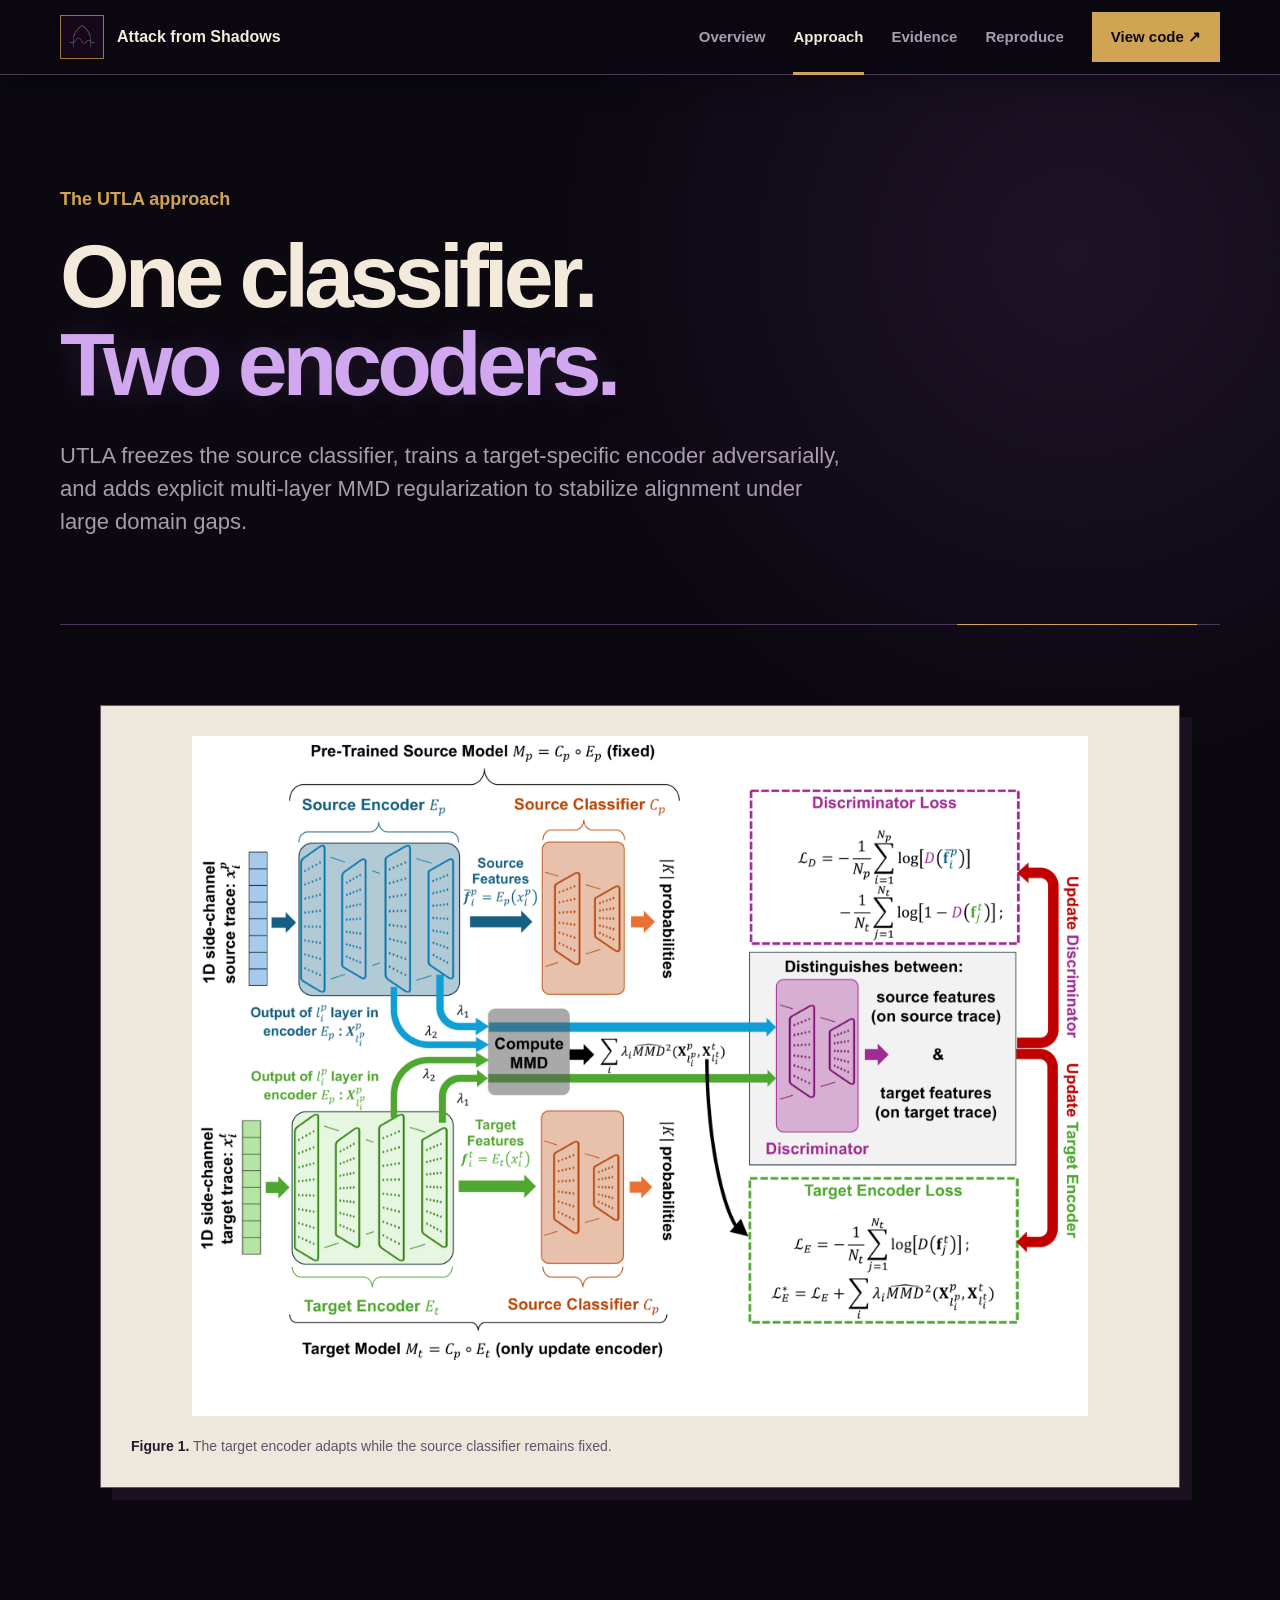
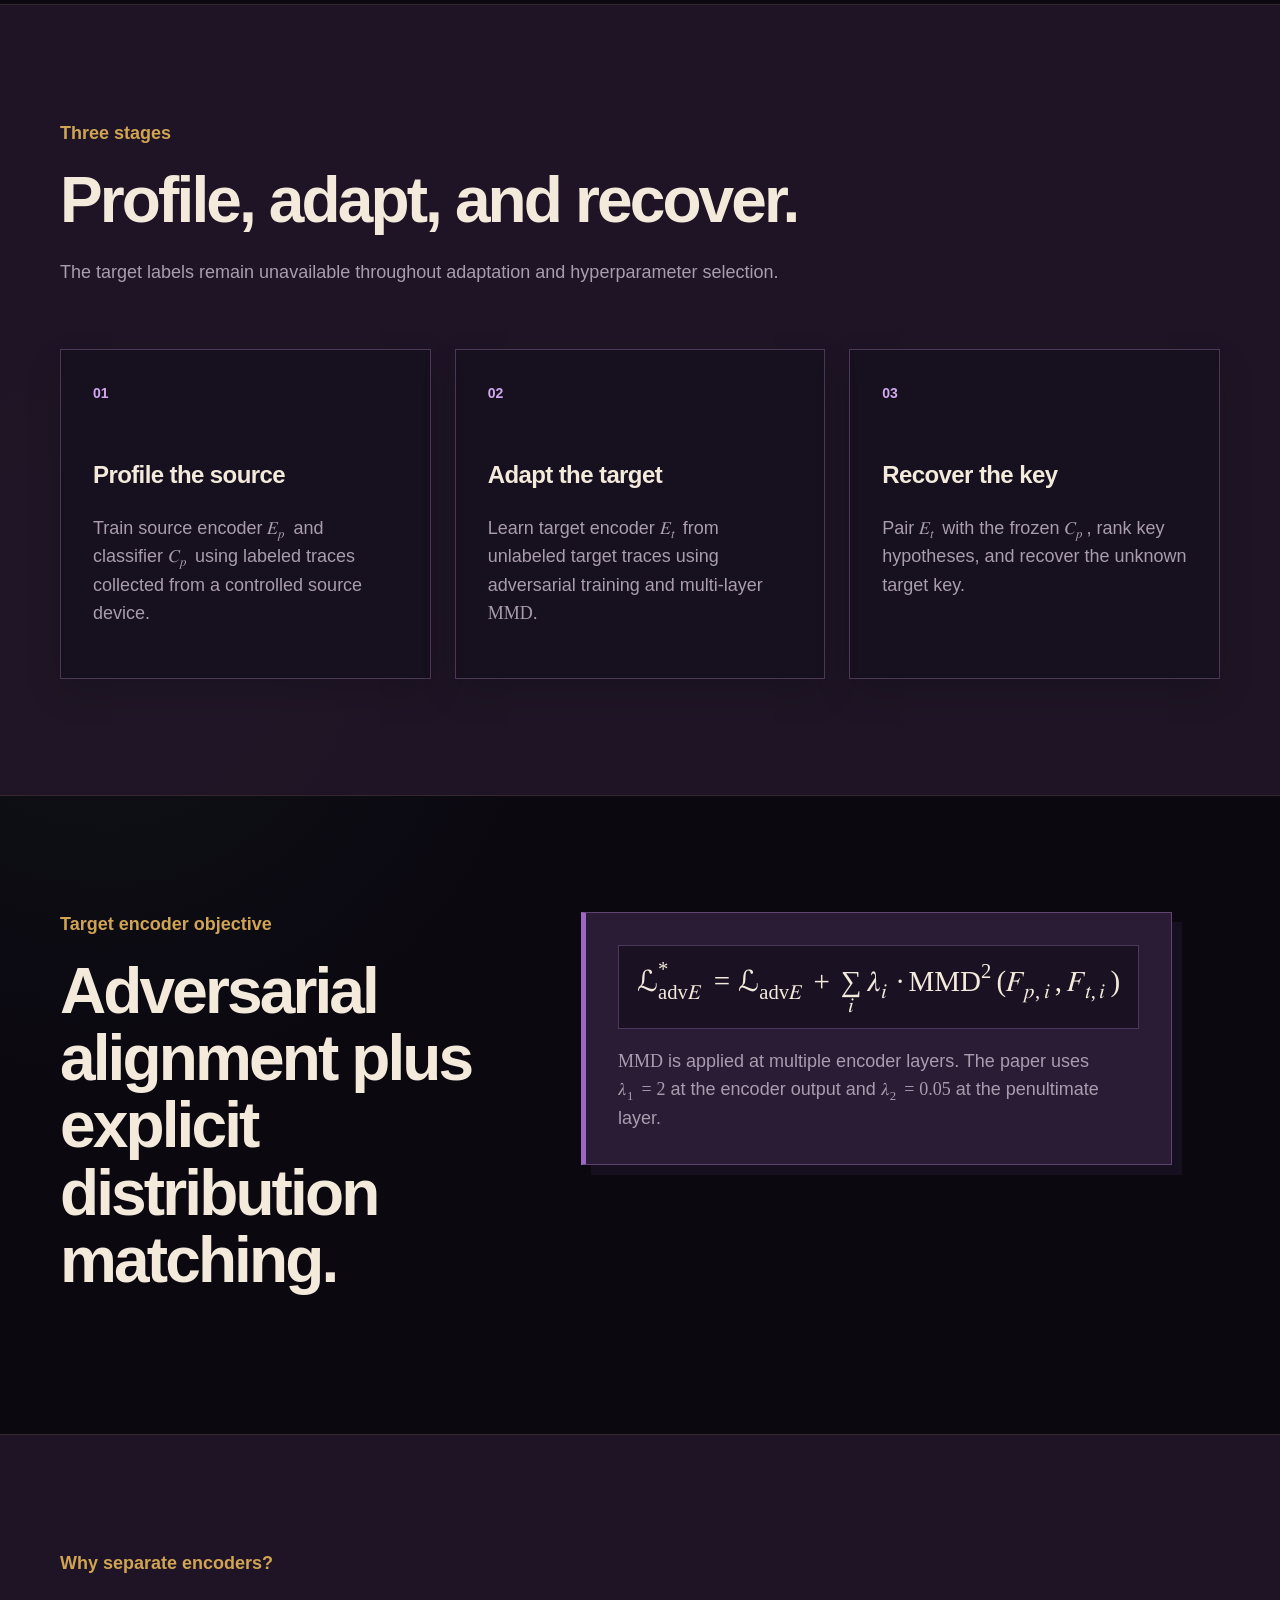
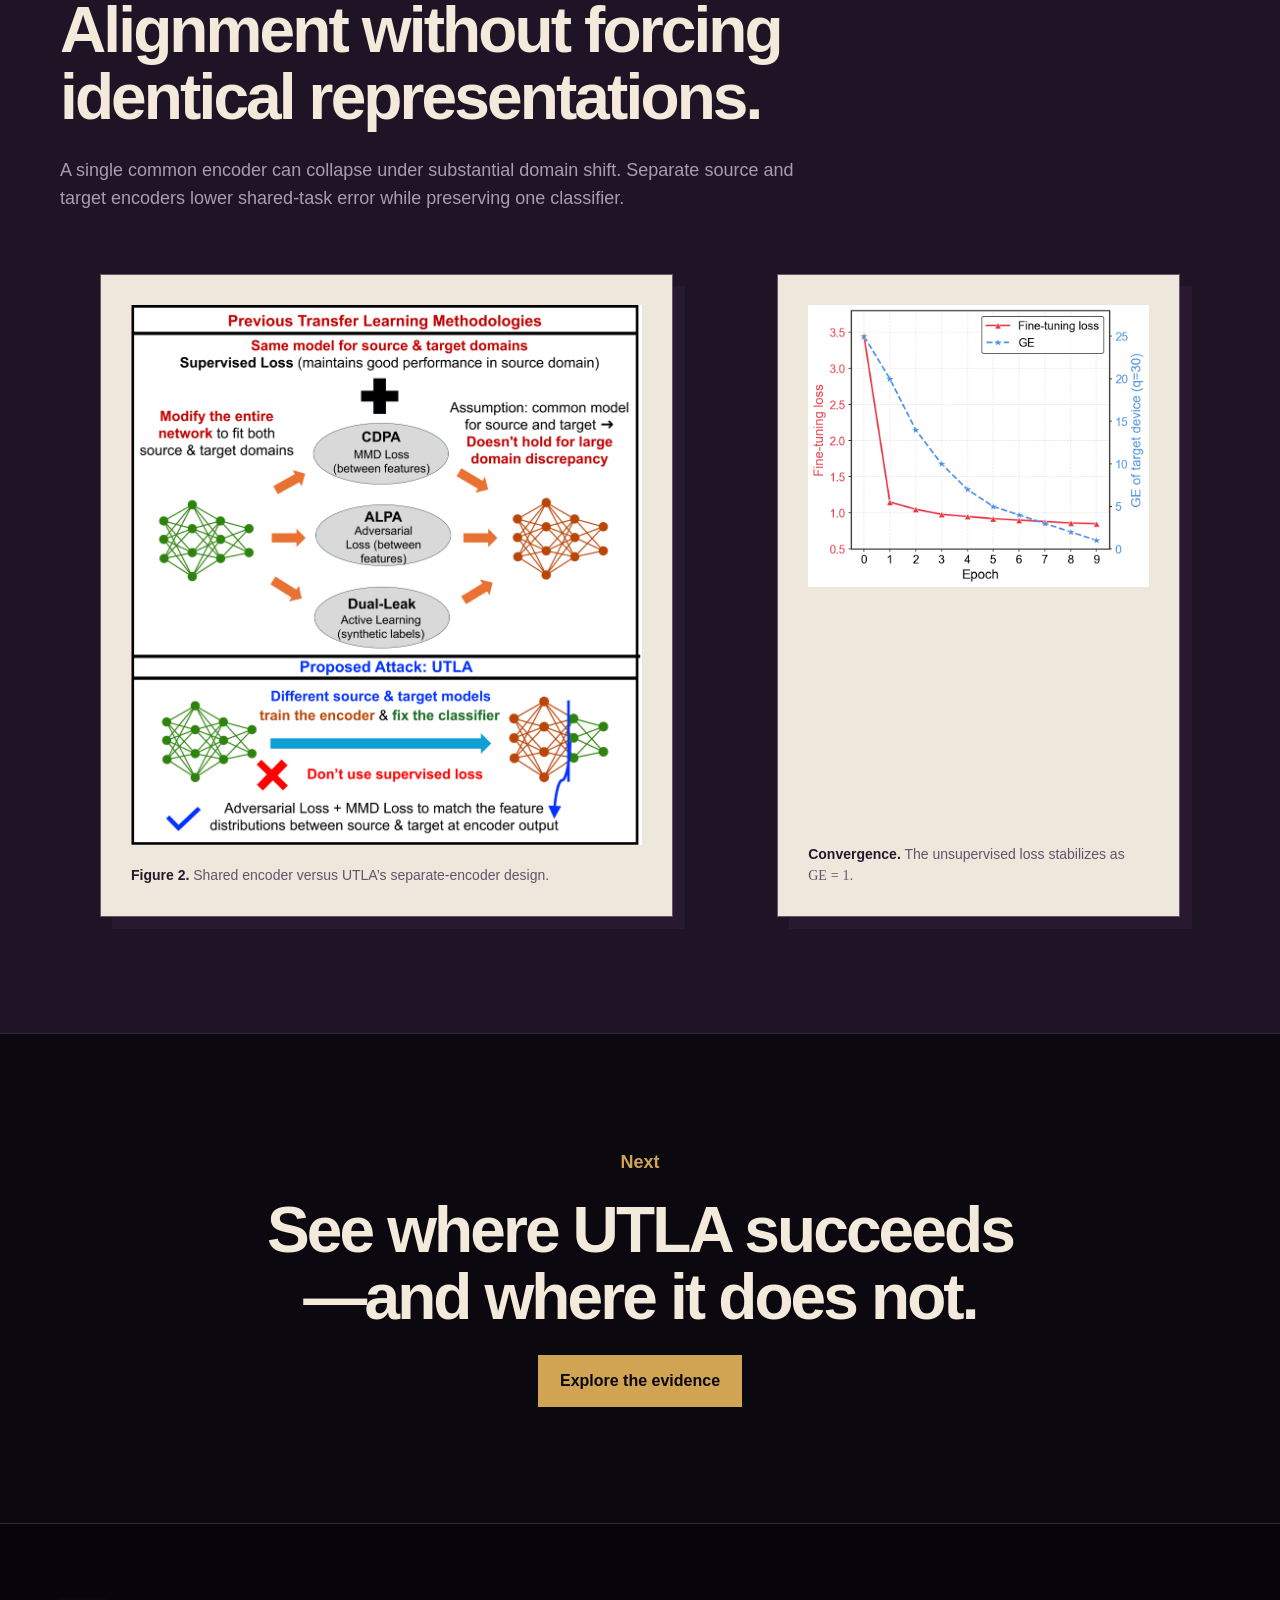
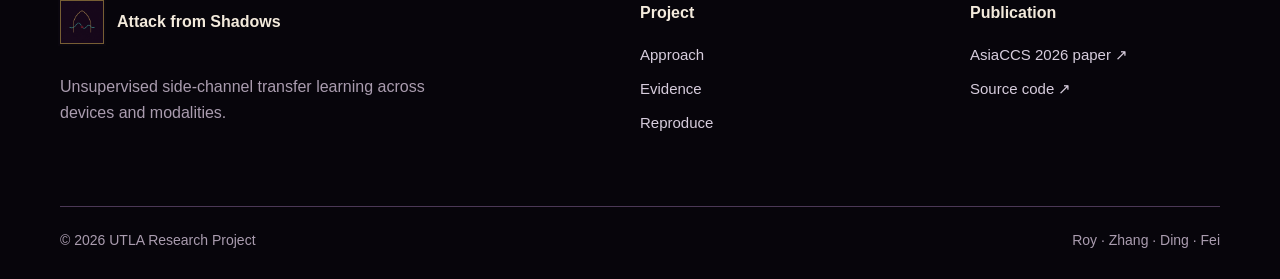
==== commit d2d30a12: "Add simple project logo and refine social card" ====
--- a/docs/approach.html
+++ b/docs/approach.html
@@ -1,14 +1,15 @@
 <!doctype html>
 <html lang="en">
   <head>
-    <meta charset="utf-8" /><meta name="viewport" content="width=device-width, initial-scale=1" /><meta name="theme-color" content="#ffffff" />
+    <meta charset="utf-8" /><meta name="viewport" content="width=device-width, initial-scale=1" /><meta name="theme-color" content="#0b0810" />
     <meta name="description" content="How UTLA uses separate encoders, a shared classifier, adversarial adaptation, and MMD regularization." />
-    <meta property="og:title" content="UTLA Approach — Attack from Shadows" /><meta property="og:description" content="One classifier, two encoders: the UTLA cross-domain attack method." /><meta property="og:image" content="https://noisyor.github.io/UTLA-Cross-Domain/assets/og-v3.png" />
-    <title>Approach — Attack from Shadows</title><link rel="icon" href="assets/favicon.svg" type="image/svg+xml" /><link rel="stylesheet" href="styles.css" /><script src="script.js" defer></script>
+    <meta property="og:title" content="UTLA Approach — Attack from Shadows" /><meta property="og:description" content="One classifier, two encoders: the UTLA cross-domain attack method." /><meta property="og:image" content="https://noisyor.github.io/UTLA-Cross-Domain/assets/og-v4.png" /><meta property="og:image:width" content="1200" /><meta property="og:image:height" content="630" /><meta property="og:image:alt" content="Attack from Shadows: unsupervised side-channel transfer learning" />
+    <meta name="twitter:card" content="summary_large_image" /><meta name="twitter:image" content="https://noisyor.github.io/UTLA-Cross-Domain/assets/og-v4.png" /><meta name="twitter:image:alt" content="Attack from Shadows: unsupervised side-channel transfer learning" />
+    <title>Approach — Attack from Shadows</title><link rel="icon" href="assets/favicon-v2.png" type="image/png" /><link rel="stylesheet" href="styles.css" /><script src="script.js" defer></script>
   </head>
   <body>
     <a class="skip-link" href="#content">Skip to content</a>
-    <header class="site-header"><div class="header-inner"><a class="brand" href="index.html"><span class="brand-mark">AFS</span><span>Attack from Shadows</span></a><button class="menu-toggle" type="button" aria-expanded="false" aria-controls="site-nav"><span class="sr-only">Toggle navigation</span><i></i><i></i></button><nav id="site-nav" class="site-nav" aria-label="Primary navigation"><a href="index.html">Overview</a><a href="approach.html" aria-current="page">Approach</a><a href="evidence.html">Evidence</a><a href="reproduce.html">Reproduce</a><a class="nav-action" href="https://github.com/noisyor/UTLA-Cross-Domain">View code <span aria-hidden="true">↗</span></a></nav></div></header>
+    <header class="site-header"><div class="header-inner"><a class="brand" href="index.html" aria-label="Attack from Shadows home"><img class="brand-mark" src="assets/logo-mark-v1.png" alt="" width="44" height="44" /><span>Attack from Shadows</span></a><button class="menu-toggle" type="button" aria-expanded="false" aria-controls="site-nav"><span class="sr-only">Toggle navigation</span><i></i><i></i></button><nav id="site-nav" class="site-nav" aria-label="Primary navigation"><a href="index.html">Overview</a><a href="approach.html" aria-current="page">Approach</a><a href="evidence.html">Evidence</a><a href="reproduce.html">Reproduce</a><a class="nav-action" href="https://github.com/noisyor/UTLA-Cross-Domain">View code <span aria-hidden="true">↗</span></a></nav></div></header>
     <main id="content">
       <section class="page-intro page-shell"><p class="eyebrow">The UTLA approach</p><h1>One classifier.<br /><span>Two encoders.</span></h1><p>UTLA freezes the source classifier, trains a target-specific encoder adversarially, and adds explicit multi-layer MMD regularization to stabilize alignment under large domain gaps.</p></section>
       <section class="section page-shell figure-section"><figure class="paper-figure"><img src="assets/utla-pipeline.png" alt="UTLA pipeline with source and target encoders, a shared classifier, discriminator, and MMD alignment" /><figcaption><strong>Figure 1.</strong> The target encoder adapts while the source classifier remains fixed.</figcaption></figure></section>
@@ -17,6 +18,6 @@
       <section class="section section-tint"><div class="page-shell"><div class="section-heading"><p class="eyebrow">Why separate encoders?</p><h2>Alignment without forcing identical representations.</h2><p>A single common encoder can collapse under substantial domain shift. Separate source and target encoders lower shared-task error while preserving one classifier.</p></div><div class="figure-pair"><figure class="paper-figure"><img src="assets/shared-vs-separate.png" alt="Comparison between prior shared-encoder approaches and UTLA's separate source and target encoders" /><figcaption><strong>Figure 2.</strong> Shared encoder versus UTLA’s separate-encoder design.</figcaption></figure><figure class="paper-figure small-figure"><img src="assets/convergence.png" alt="Guessing entropy and training loss converging during XMEGA EM to power transfer" /><figcaption><strong>Convergence.</strong> The unsupervised loss stabilizes as <math aria-label="guessing entropy equals one"><mrow><mtext>GE</mtext><mo>=</mo><mn>1</mn></mrow></math>.</figcaption></figure></div></div></section>
       <section class="section page-shell next-page"><p class="eyebrow">Next</p><h2>See where UTLA succeeds—and where it does not.</h2><a class="button button-primary" href="evidence.html">Explore the evidence</a></section>
     </main>
-    <footer class="site-footer"><div class="page-shell footer-grid"><div><a class="brand" href="index.html"><span class="brand-mark">AFS</span><span>Attack from Shadows</span></a><p>Unsupervised side-channel transfer learning across devices and modalities.</p></div><div><strong>Project</strong><a href="approach.html">Approach</a><a href="evidence.html">Evidence</a><a href="reproduce.html">Reproduce</a></div><div><strong>Publication</strong><a href="https://doi.org/10.1145/3779208.3805969">AsiaCCS 2026 paper ↗</a><a href="https://github.com/noisyor/UTLA-Cross-Domain">Source code ↗</a></div></div><div class="page-shell footer-bottom"><span>© 2026 UTLA Research Project</span><span>Roy · Zhang · Ding · Fei</span></div></footer>
+    <footer class="site-footer"><div class="page-shell footer-grid"><div><a class="brand" href="index.html" aria-label="Attack from Shadows home"><img class="brand-mark" src="assets/logo-mark-v1.png" alt="" width="44" height="44" /><span>Attack from Shadows</span></a><p>Unsupervised side-channel transfer learning across devices and modalities.</p></div><div><strong>Project</strong><a href="approach.html">Approach</a><a href="evidence.html">Evidence</a><a href="reproduce.html">Reproduce</a></div><div><strong>Publication</strong><a href="https://doi.org/10.1145/3779208.3805969">AsiaCCS 2026 paper ↗</a><a href="https://github.com/noisyor/UTLA-Cross-Domain">Source code ↗</a></div></div><div class="page-shell footer-bottom"><span>© 2026 UTLA Research Project</span><span>Roy · Zhang · Ding · Fei</span></div></footer>
   </body>
 </html>
--- a/docs/styles.css
+++ b/docs/styles.css
@@ -39,7 +39,7 @@
 .site-header { position: sticky; top: 0; z-index: 50; background: rgba(11, 8, 16, 0.94); border-bottom: 1px solid var(--line); box-shadow: 0 8px 28px rgba(0, 0, 0, 0.28); backdrop-filter: blur(14px); }
 .header-inner { width: min(calc(100% - 120px), var(--max)); min-height: 74px; margin-inline: auto; display: flex; align-items: center; justify-content: space-between; gap: 40px; }
 .brand { display: inline-flex; align-items: center; gap: 13px; font-size: 16px; font-weight: 700; color: var(--charcoal-deep); }
-.brand-mark { width: 42px; height: 42px; display: grid; place-items: center; color: var(--night); background: var(--gold); border: 1px solid #efd08b; box-shadow: inset 0 0 0 3px var(--night); font-size: 14px; letter-spacing: -0.04em; }
+.brand-mark { width: 44px; height: 44px; display: block; object-fit: cover; border: 1px solid color-mix(in srgb, var(--gold) 72%, transparent); background: var(--night); box-shadow: 0 0 0 2px color-mix(in srgb, var(--night) 82%, transparent); }
 .site-nav { display: flex; align-items: center; gap: 28px; font-size: 15px; font-weight: 700; }
 .site-nav > a:not(.nav-action) { position: relative; padding-block: 25px; color: var(--muted); }
 .site-nav > a:not(.nav-action)::after { content: ""; position: absolute; inset: auto 0 -1px; height: 3px; background: var(--gold); transform: scaleX(0); transform-origin: left; transition: transform 160ms ease; }
@@ -192,7 +192,7 @@
 
 .site-footer { padding: 76px 0 28px; color: var(--charcoal); background: #07050b; border-top: 1px solid rgba(208, 164, 83, 0.24); }
 .site-footer .brand { color: var(--charcoal-deep); }
-.site-footer .brand-mark { color: var(--night); background: var(--gold); }
+.site-footer .brand-mark { border-color: color-mix(in srgb, var(--gold) 55%, transparent); }
 .footer-grid { display: grid; grid-template-columns: 2fr 1fr 1fr; gap: 80px; }
 .footer-grid > div:first-child p { max-width: 420px; margin-top: 22px; color: var(--muted); font-size: 16px; }
 .footer-grid strong { display: block; margin-bottom: 18px; color: var(--charcoal-deep); font-size: 16px; }
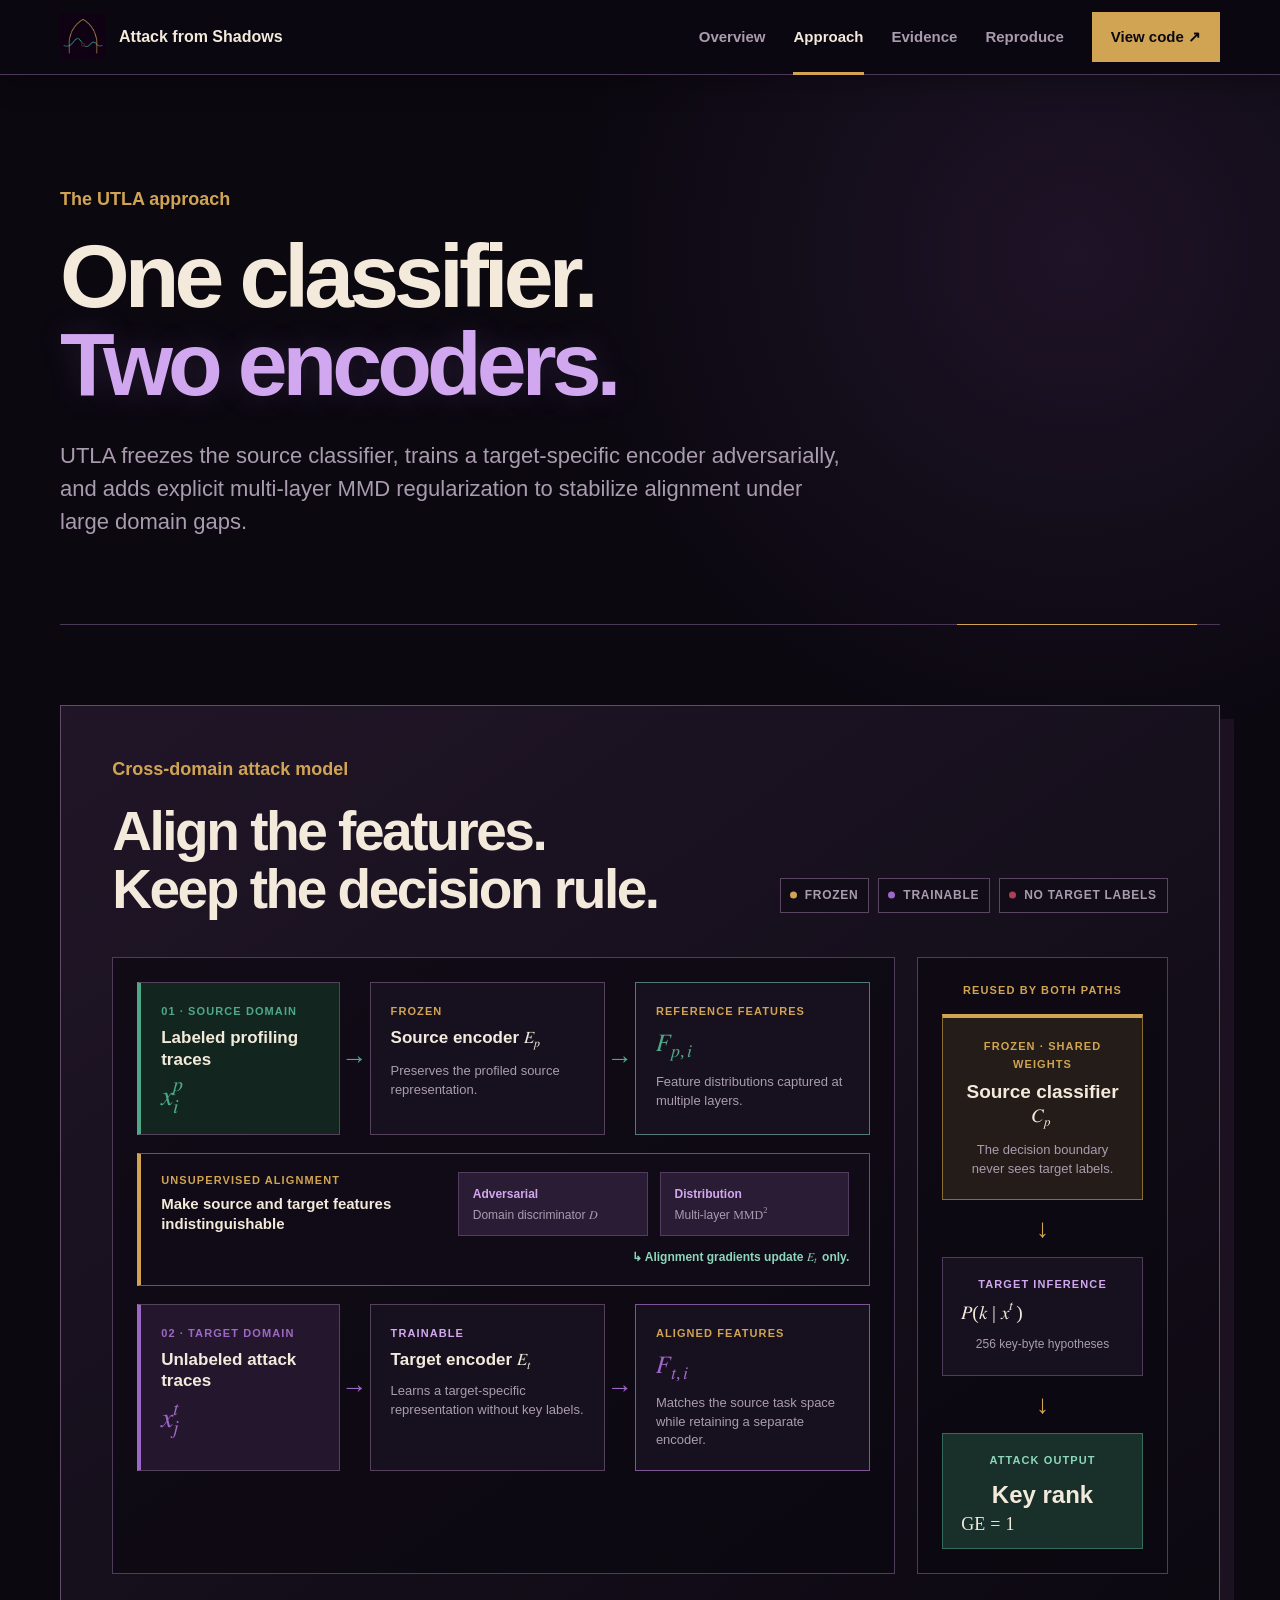
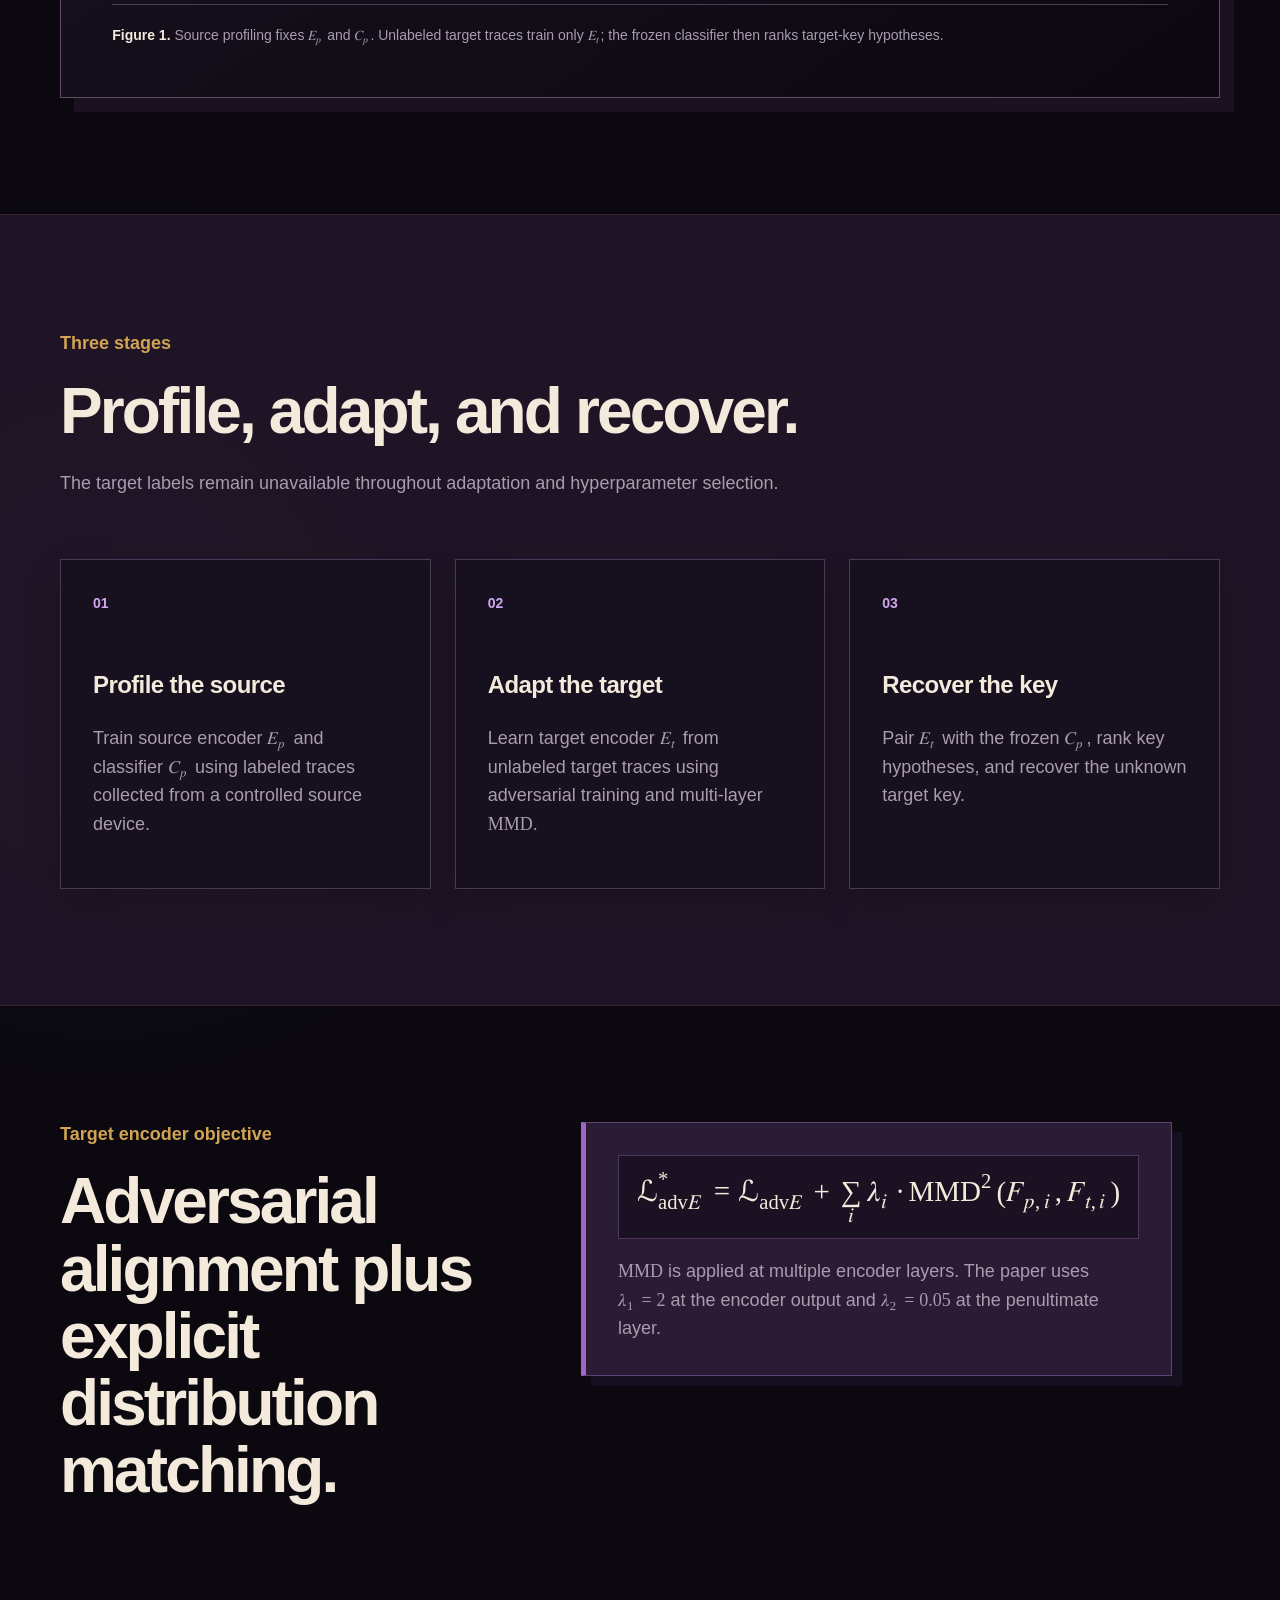
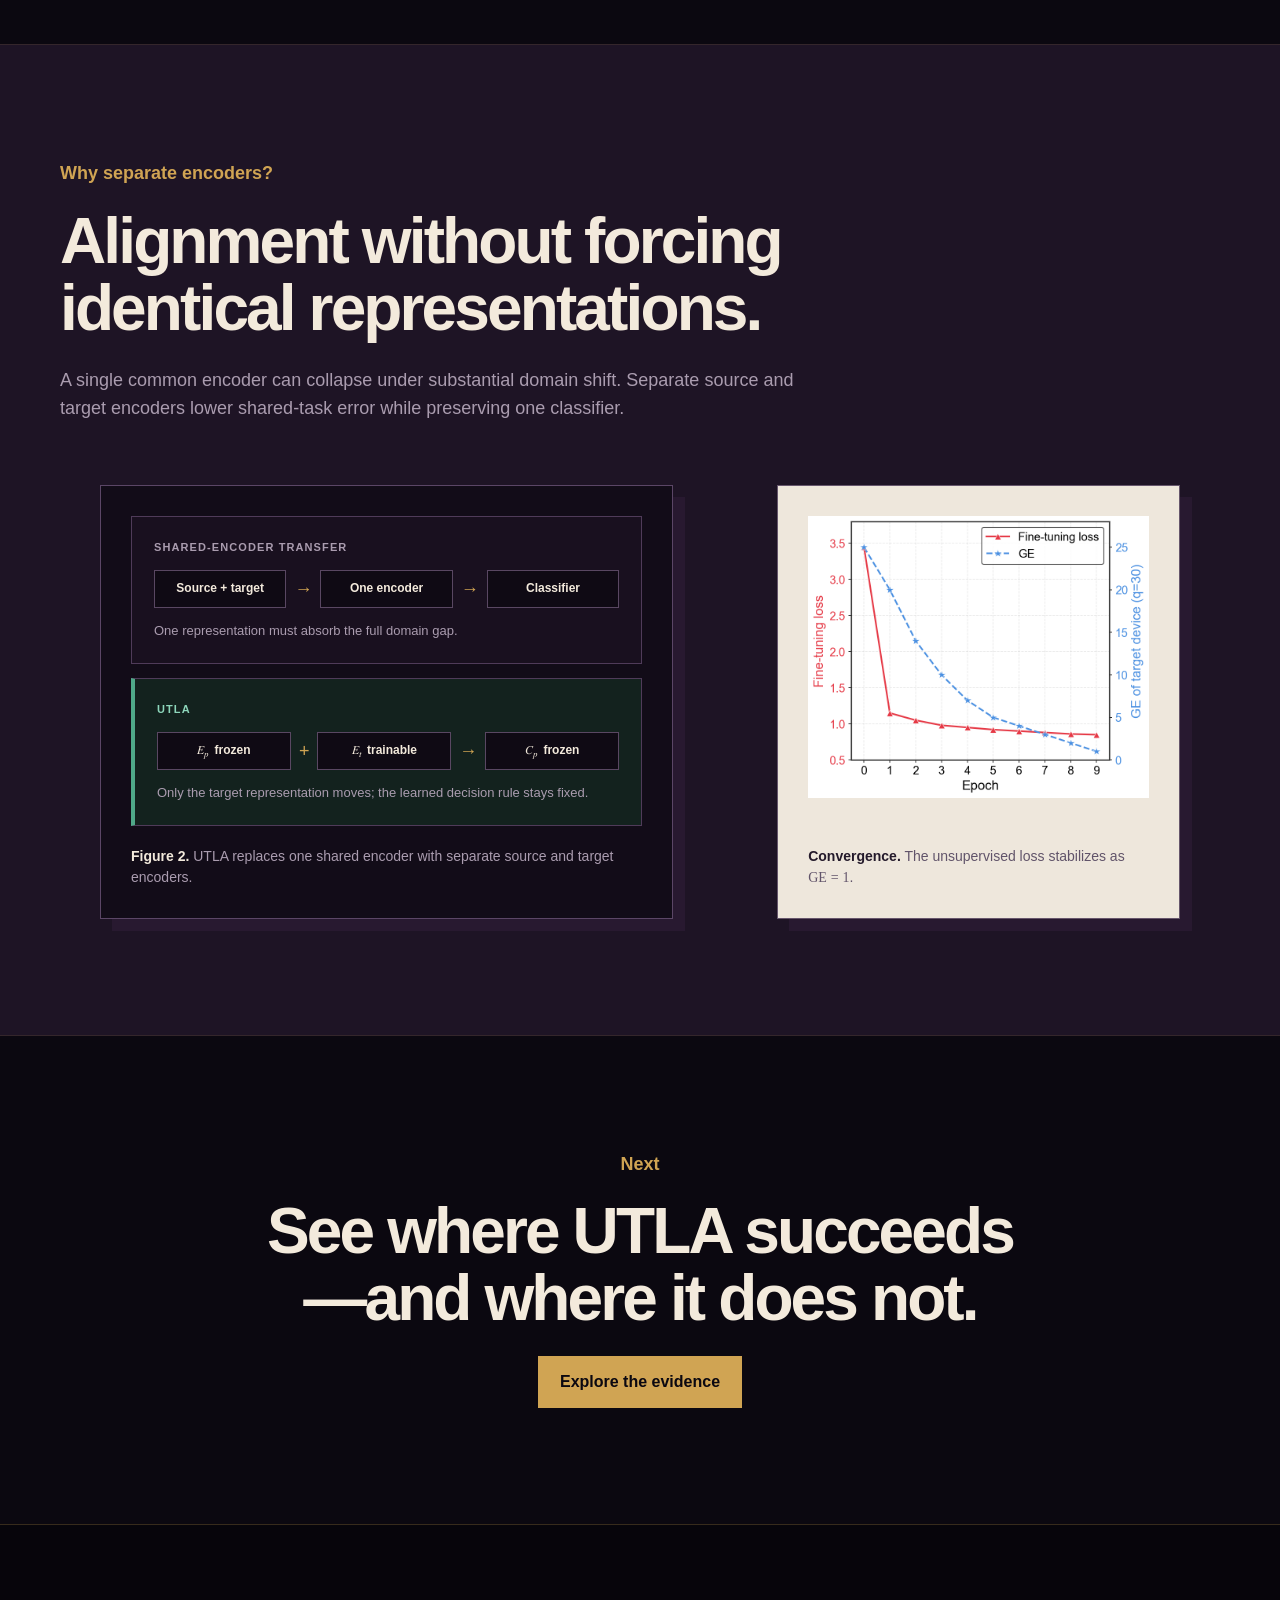
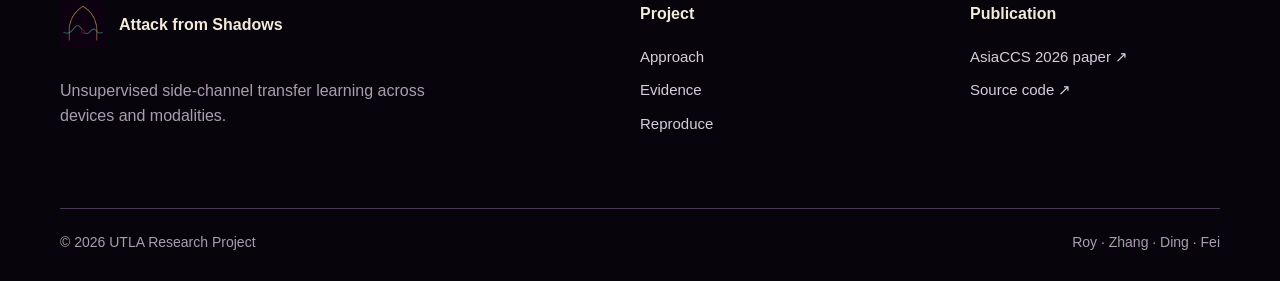
==== commit 3bef43fb: "Refine logo rendering and attack model" ====
--- a/docs/approach.html
+++ b/docs/approach.html
@@ -5,19 +5,62 @@
     <meta name="description" content="How UTLA uses separate encoders, a shared classifier, adversarial adaptation, and MMD regularization." />
     <meta property="og:title" content="UTLA Approach — Attack from Shadows" /><meta property="og:description" content="One classifier, two encoders: the UTLA cross-domain attack method." /><meta property="og:image" content="https://noisyor.github.io/UTLA-Cross-Domain/assets/og-v4.png" /><meta property="og:image:width" content="1200" /><meta property="og:image:height" content="630" /><meta property="og:image:alt" content="Attack from Shadows: unsupervised side-channel transfer learning" />
     <meta name="twitter:card" content="summary_large_image" /><meta name="twitter:image" content="https://noisyor.github.io/UTLA-Cross-Domain/assets/og-v4.png" /><meta name="twitter:image:alt" content="Attack from Shadows: unsupervised side-channel transfer learning" />
-    <title>Approach — Attack from Shadows</title><link rel="icon" href="assets/favicon-v2.png" type="image/png" /><link rel="stylesheet" href="styles.css" /><script src="script.js" defer></script>
+    <title>Approach — Attack from Shadows</title><link rel="icon" href="assets/favicon-v3.png" type="image/png" /><link rel="stylesheet" href="styles.css" /><script src="script.js" defer></script>
   </head>
   <body>
     <a class="skip-link" href="#content">Skip to content</a>
-    <header class="site-header"><div class="header-inner"><a class="brand" href="index.html" aria-label="Attack from Shadows home"><img class="brand-mark" src="assets/logo-mark-v1.png" alt="" width="44" height="44" /><span>Attack from Shadows</span></a><button class="menu-toggle" type="button" aria-expanded="false" aria-controls="site-nav"><span class="sr-only">Toggle navigation</span><i></i><i></i></button><nav id="site-nav" class="site-nav" aria-label="Primary navigation"><a href="index.html">Overview</a><a href="approach.html" aria-current="page">Approach</a><a href="evidence.html">Evidence</a><a href="reproduce.html">Reproduce</a><a class="nav-action" href="https://github.com/noisyor/UTLA-Cross-Domain">View code <span aria-hidden="true">↗</span></a></nav></div></header>
+    <header class="site-header"><div class="header-inner"><a class="brand" href="index.html" aria-label="Attack from Shadows home"><img class="brand-mark" src="assets/logo-mark-v2.png" alt="" width="44" height="44" /><span>Attack from Shadows</span></a><button class="menu-toggle" type="button" aria-expanded="false" aria-controls="site-nav"><span class="sr-only">Toggle navigation</span><i></i><i></i></button><nav id="site-nav" class="site-nav" aria-label="Primary navigation"><a href="index.html">Overview</a><a href="approach.html" aria-current="page">Approach</a><a href="evidence.html">Evidence</a><a href="reproduce.html">Reproduce</a><a class="nav-action" href="https://github.com/noisyor/UTLA-Cross-Domain">View code <span aria-hidden="true">↗</span></a></nav></div></header>
     <main id="content">
       <section class="page-intro page-shell"><p class="eyebrow">The UTLA approach</p><h1>One classifier.<br /><span>Two encoders.</span></h1><p>UTLA freezes the source classifier, trains a target-specific encoder adversarially, and adds explicit multi-layer MMD regularization to stabilize alignment under large domain gaps.</p></section>
-      <section class="section page-shell figure-section"><figure class="paper-figure"><img src="assets/utla-pipeline.png" alt="UTLA pipeline with source and target encoders, a shared classifier, discriminator, and MMD alignment" /><figcaption><strong>Figure 1.</strong> The target encoder adapts while the source classifier remains fixed.</figcaption></figure></section>
+      <section class="section page-shell figure-section">
+        <figure id="attack-model" class="attack-model" aria-labelledby="attack-model-caption">
+          <div class="attack-model-topline">
+            <div><p class="eyebrow">Cross-domain attack model</p><h2>Align the features.<br />Keep the decision rule.</h2></div>
+            <ul class="model-legend" aria-label="Model status legend"><li class="legend-frozen">Frozen</li><li class="legend-trainable">Trainable</li><li class="legend-unlabeled">No target labels</li></ul>
+          </div>
+          <div class="model-board">
+            <div class="model-flow">
+              <section class="model-lane source-lane" aria-labelledby="source-lane-title">
+                <div class="lane-input"><span>01 · Source domain</span><strong id="source-lane-title">Labeled profiling traces</strong><math aria-label="x sub i superscript p"><msubsup><mi>x</mi><mi>i</mi><mi>p</mi></msubsup></math></div>
+                <span class="flow-arrow" aria-hidden="true">→</span>
+                <div class="model-node encoder-node"><small>Frozen</small><strong>Source encoder <math aria-label="E sub p"><msub><mi>E</mi><mi>p</mi></msub></math></strong><p>Preserves the profiled source representation.</p></div>
+                <span class="flow-arrow" aria-hidden="true">→</span>
+                <div class="model-node feature-node"><small>Reference features</small><strong><math aria-label="F sub p comma i"><msub><mi>F</mi><mrow><mi>p</mi><mo>,</mo><mi>i</mi></mrow></msub></math></strong><p>Feature distributions captured at multiple layers.</p></div>
+              </section>
+
+              <div class="alignment-bridge" role="group" aria-label="Unsupervised feature alignment">
+                <div class="bridge-title"><span>Unsupervised alignment</span><strong>Make source and target features indistinguishable</strong></div>
+                <div class="loss-chip"><b>Adversarial</b><span>Domain discriminator <math aria-label="D"><mi>D</mi></math></span></div>
+                <div class="loss-chip"><b>Distribution</b><span>Multi-layer <math aria-label="maximum mean discrepancy squared"><msup><mtext>MMD</mtext><mn>2</mn></msup></math></span></div>
+                <p><span aria-hidden="true">↳</span> Alignment gradients update <math aria-label="E sub t"><msub><mi>E</mi><mi>t</mi></msub></math> only.</p>
+              </div>
+
+              <section class="model-lane target-lane" aria-labelledby="target-lane-title">
+                <div class="lane-input"><span>02 · Target domain</span><strong id="target-lane-title">Unlabeled attack traces</strong><math aria-label="x sub j superscript t"><msubsup><mi>x</mi><mi>j</mi><mi>t</mi></msubsup></math></div>
+                <span class="flow-arrow" aria-hidden="true">→</span>
+                <div class="model-node encoder-node"><small>Trainable</small><strong>Target encoder <math aria-label="E sub t"><msub><mi>E</mi><mi>t</mi></msub></math></strong><p>Learns a target-specific representation without key labels.</p></div>
+                <span class="flow-arrow" aria-hidden="true">→</span>
+                <div class="model-node feature-node"><small>Aligned features</small><strong><math aria-label="F sub t comma i"><msub><mi>F</mi><mrow><mi>t</mi><mo>,</mo><mi>i</mi></mrow></msub></math></strong><p>Matches the source task space while retaining a separate encoder.</p></div>
+              </section>
+            </div>
+
+            <aside class="shared-stage" aria-label="Frozen classifier and key recovery">
+              <span class="shared-kicker">Reused by both paths</span>
+              <div class="model-node classifier-node"><small>Frozen · shared weights</small><strong>Source classifier <math aria-label="C sub p"><msub><mi>C</mi><mi>p</mi></msub></math></strong><p>The decision boundary never sees target labels.</p></div>
+              <span class="down-arrow" aria-hidden="true">↓</span>
+              <div class="probability-node"><span>Target inference</span><math display="block" aria-label="P of k given x superscript t"><mrow><mi>P</mi><mo>(</mo><mi>k</mi><mo>|</mo><msup><mi>x</mi><mi>t</mi></msup><mo>)</mo></mrow></math><small>256 key-byte hypotheses</small></div>
+              <span class="down-arrow" aria-hidden="true">↓</span>
+              <div class="rank-node"><span>Attack output</span><strong>Key rank</strong><math aria-label="guessing entropy equals one"><mrow><mtext>GE</mtext><mo>=</mo><mn>1</mn></mrow></math></div>
+            </aside>
+          </div>
+          <figcaption id="attack-model-caption"><strong>Figure 1.</strong> Source profiling fixes <math aria-label="E sub p"><msub><mi>E</mi><mi>p</mi></msub></math> and <math aria-label="C sub p"><msub><mi>C</mi><mi>p</mi></msub></math>. Unlabeled target traces train only <math aria-label="E sub t"><msub><mi>E</mi><mi>t</mi></msub></math>; the frozen classifier then ranks target-key hypotheses.</figcaption>
+        </figure>
+      </section>
       <section class="section section-tint"><div class="page-shell"><div class="section-heading"><p class="eyebrow">Three stages</p><h2>Profile, adapt, and recover.</h2><p>The target labels remain unavailable throughout adaptation and hyperparameter selection.</p></div><div class="step-grid"><article><span>01</span><h3>Profile the source</h3><p>Train source encoder <math aria-label="E sub p"><msub><mi>E</mi><mi>p</mi></msub></math> and classifier <math aria-label="C sub p"><msub><mi>C</mi><mi>p</mi></msub></math> using labeled traces collected from a controlled source device.</p></article><article><span>02</span><h3>Adapt the target</h3><p>Learn target encoder <math aria-label="E sub t"><msub><mi>E</mi><mi>t</mi></msub></math> from unlabeled target traces using adversarial training and multi-layer <math aria-label="maximum mean discrepancy"><mtext>MMD</mtext></math>.</p></article><article><span>03</span><h3>Recover the key</h3><p>Pair <math aria-label="E sub t"><msub><mi>E</mi><mi>t</mi></msub></math> with the frozen <math aria-label="C sub p"><msub><mi>C</mi><mi>p</mi></msub></math>, rank key hypotheses, and recover the unknown target key.</p></article></div></div></section>
       <section class="section page-shell"><div class="objective-block"><div><p class="eyebrow">Target encoder objective</p><h2>Adversarial alignment plus explicit distribution matching.</h2></div><div><div class="formula"><math display="block" aria-label="L star sub adv E equals L sub adv E plus the sum over i of lambda sub i times MMD squared of F sub p i and F sub t i"><mrow><msubsup><mi>ℒ</mi><mrow><mi>adv</mi><mi>E</mi></mrow><mo>*</mo></msubsup><mo>=</mo><msub><mi>ℒ</mi><mrow><mi>adv</mi><mi>E</mi></mrow></msub><mo>+</mo><munder><mo>∑</mo><mi>i</mi></munder><msub><mi>λ</mi><mi>i</mi></msub><mo>·</mo><msup><mtext>MMD</mtext><mn>2</mn></msup><mo>(</mo><msub><mi>F</mi><mrow><mi>p</mi><mo>,</mo><mi>i</mi></mrow></msub><mo>,</mo><msub><mi>F</mi><mrow><mi>t</mi><mo>,</mo><mi>i</mi></mrow></msub><mo>)</mo></mrow></math></div><p><math aria-label="maximum mean discrepancy"><mtext>MMD</mtext></math> is applied at multiple encoder layers. The paper uses <math aria-label="lambda one equals two"><mrow><msub><mi>λ</mi><mn>1</mn></msub><mo>=</mo><mn>2</mn></mrow></math> at the encoder output and <math aria-label="lambda two equals zero point zero five"><mrow><msub><mi>λ</mi><mn>2</mn></msub><mo>=</mo><mn>0.05</mn></mrow></math> at the penultimate layer.</p></div></div></section>
-      <section class="section section-tint"><div class="page-shell"><div class="section-heading"><p class="eyebrow">Why separate encoders?</p><h2>Alignment without forcing identical representations.</h2><p>A single common encoder can collapse under substantial domain shift. Separate source and target encoders lower shared-task error while preserving one classifier.</p></div><div class="figure-pair"><figure class="paper-figure"><img src="assets/shared-vs-separate.png" alt="Comparison between prior shared-encoder approaches and UTLA's separate source and target encoders" /><figcaption><strong>Figure 2.</strong> Shared encoder versus UTLA’s separate-encoder design.</figcaption></figure><figure class="paper-figure small-figure"><img src="assets/convergence.png" alt="Guessing entropy and training loss converging during XMEGA EM to power transfer" /><figcaption><strong>Convergence.</strong> The unsupervised loss stabilizes as <math aria-label="guessing entropy equals one"><mrow><mtext>GE</mtext><mo>=</mo><mn>1</mn></mrow></math>.</figcaption></figure></div></div></section>
+      <section class="section section-tint"><div class="page-shell"><div class="section-heading"><p class="eyebrow">Why separate encoders?</p><h2>Alignment without forcing identical representations.</h2><p>A single common encoder can collapse under substantial domain shift. Separate source and target encoders lower shared-task error while preserving one classifier.</p></div><div class="figure-pair"><figure class="paper-figure comparison-figure"><div class="comparison-grid"><article class="comparison-prior"><span>Shared-encoder transfer</span><div class="mini-domain-row"><b>Source + target</b><i aria-hidden="true">→</i><b>One encoder</b><i aria-hidden="true">→</i><b>Classifier</b></div><p>One representation must absorb the full domain gap.</p></article><article class="comparison-utla"><span>UTLA</span><div class="mini-domain-row"><b><math aria-label="E sub p"><msub><mi>E</mi><mi>p</mi></msub></math> frozen</b><i aria-hidden="true">+</i><b><math aria-label="E sub t"><msub><mi>E</mi><mi>t</mi></msub></math> trainable</b><i aria-hidden="true">→</i><b><math aria-label="C sub p"><msub><mi>C</mi><mi>p</mi></msub></math> frozen</b></div><p>Only the target representation moves; the learned decision rule stays fixed.</p></article></div><figcaption><strong>Figure 2.</strong> UTLA replaces one shared encoder with separate source and target encoders.</figcaption></figure><figure class="paper-figure small-figure"><img src="assets/convergence.png" alt="Guessing entropy and training loss converging during XMEGA EM to power transfer" /><figcaption><strong>Convergence.</strong> The unsupervised loss stabilizes as <math aria-label="guessing entropy equals one"><mrow><mtext>GE</mtext><mo>=</mo><mn>1</mn></mrow></math>.</figcaption></figure></div></div></section>
       <section class="section page-shell next-page"><p class="eyebrow">Next</p><h2>See where UTLA succeeds—and where it does not.</h2><a class="button button-primary" href="evidence.html">Explore the evidence</a></section>
     </main>
-    <footer class="site-footer"><div class="page-shell footer-grid"><div><a class="brand" href="index.html" aria-label="Attack from Shadows home"><img class="brand-mark" src="assets/logo-mark-v1.png" alt="" width="44" height="44" /><span>Attack from Shadows</span></a><p>Unsupervised side-channel transfer learning across devices and modalities.</p></div><div><strong>Project</strong><a href="approach.html">Approach</a><a href="evidence.html">Evidence</a><a href="reproduce.html">Reproduce</a></div><div><strong>Publication</strong><a href="https://doi.org/10.1145/3779208.3805969">AsiaCCS 2026 paper ↗</a><a href="https://github.com/noisyor/UTLA-Cross-Domain">Source code ↗</a></div></div><div class="page-shell footer-bottom"><span>© 2026 UTLA Research Project</span><span>Roy · Zhang · Ding · Fei</span></div></footer>
+    <footer class="site-footer"><div class="page-shell footer-grid"><div><a class="brand" href="index.html" aria-label="Attack from Shadows home"><img class="brand-mark" src="assets/logo-mark-v2.png" alt="" width="44" height="44" /><span>Attack from Shadows</span></a><p>Unsupervised side-channel transfer learning across devices and modalities.</p></div><div><strong>Project</strong><a href="approach.html">Approach</a><a href="evidence.html">Evidence</a><a href="reproduce.html">Reproduce</a></div><div><strong>Publication</strong><a href="https://doi.org/10.1145/3779208.3805969">AsiaCCS 2026 paper ↗</a><a href="https://github.com/noisyor/UTLA-Cross-Domain">Source code ↗</a></div></div><div class="page-shell footer-bottom"><span>© 2026 UTLA Research Project</span><span>Roy · Zhang · Ding · Fei</span></div></footer>
   </body>
 </html>
--- a/docs/styles.css
+++ b/docs/styles.css
@@ -39,7 +39,7 @@
 .site-header { position: sticky; top: 0; z-index: 50; background: rgba(11, 8, 16, 0.94); border-bottom: 1px solid var(--line); box-shadow: 0 8px 28px rgba(0, 0, 0, 0.28); backdrop-filter: blur(14px); }
 .header-inner { width: min(calc(100% - 120px), var(--max)); min-height: 74px; margin-inline: auto; display: flex; align-items: center; justify-content: space-between; gap: 40px; }
 .brand { display: inline-flex; align-items: center; gap: 13px; font-size: 16px; font-weight: 700; color: var(--charcoal-deep); }
-.brand-mark { width: 44px; height: 44px; display: block; object-fit: cover; border: 1px solid color-mix(in srgb, var(--gold) 72%, transparent); background: var(--night); box-shadow: 0 0 0 2px color-mix(in srgb, var(--night) 82%, transparent); }
+.brand-mark { width: 46px; height: 46px; display: block; object-fit: cover; border: 0; background: transparent; box-shadow: none; }
 .site-nav { display: flex; align-items: center; gap: 28px; font-size: 15px; font-weight: 700; }
 .site-nav > a:not(.nav-action) { position: relative; padding-block: 25px; color: var(--muted); }
 .site-nav > a:not(.nav-action)::after { content: ""; position: absolute; inset: auto 0 -1px; height: 3px; background: var(--gold); transform: scaleX(0); transform-origin: left; transition: transform 160ms ease; }
@@ -131,6 +131,53 @@
 .paper-figure img { width: 100%; max-height: 680px; object-fit: contain; }
 figcaption { margin-top: 20px; color: #61546a; font-size: 14px; line-height: 1.5; }
 figcaption strong { color: #241a2b; }
+.attack-model { margin: 0; padding: clamp(24px, 4vw, 54px); overflow: hidden; border: 1px solid #604e68; background: linear-gradient(145deg, rgba(33, 22, 40, 0.97), rgba(11, 8, 16, 0.99)); box-shadow: 14px 14px 0 rgba(65, 39, 74, 0.3); }
+.attack-model-topline { margin-bottom: 38px; display: flex; align-items: flex-end; justify-content: space-between; gap: 36px; }
+.attack-model-topline h2 { max-width: 720px; margin-bottom: 0; font-size: clamp(38px, 4.3vw, 62px); }
+.model-legend { margin: 0 0 6px; padding: 0; display: flex; flex-wrap: wrap; justify-content: flex-end; gap: 9px; list-style: none; }
+.model-legend li { padding: 7px 10px 7px 24px; position: relative; color: var(--muted); border: 1px solid #594762; background: #120c18; font-size: 12px; font-weight: 700; letter-spacing: 0.06em; text-transform: uppercase; }
+.model-legend li::before { content: ""; position: absolute; left: 9px; top: 50%; width: 7px; height: 7px; border-radius: 50%; transform: translateY(-50%); }
+.legend-frozen::before { background: var(--gold); }.legend-trainable::before { background: var(--blue); }.legend-unlabeled::before { background: var(--red); }
+.model-board { display: grid; grid-template-columns: minmax(0, 1fr) minmax(250px, 0.32fr); gap: 22px; }
+.model-flow, .shared-stage { border: 1px solid #4e3c58; background: rgba(11, 8, 16, 0.62); }
+.model-flow { padding: 24px; display: flex; flex-direction: column; gap: 18px; }
+.model-lane { --lane-accent: var(--green); --lane-surface: #13251f; display: grid; grid-template-columns: minmax(150px, 0.86fr) 30px minmax(180px, 1fr) 30px minmax(180px, 1fr); align-items: stretch; }
+.target-lane { --lane-accent: var(--blue); --lane-surface: #24172d; }
+.lane-input, .model-node { min-width: 0; padding: 20px; border: 1px solid #54425d; background: #17101e; }
+.lane-input { border-left: 4px solid var(--lane-accent); background: var(--lane-surface); }
+.lane-input span, .model-node small, .shared-kicker, .probability-node > span, .rank-node > span, .comparison-grid article > span { display: block; color: var(--lane-accent); font-size: 11px; font-weight: 800; letter-spacing: 0.1em; text-transform: uppercase; }
+.lane-input strong, .model-node strong { display: block; margin: 7px 0 12px; color: var(--charcoal-deep); font-size: 17px; line-height: 1.25; }
+.lane-input > math { color: var(--lane-accent); font-size: 28px; }
+.flow-arrow { display: grid; place-items: center; color: var(--lane-accent); font-size: 26px; }
+.model-node small { color: var(--gold); }
+.target-lane .encoder-node small { color: var(--blue-dark); }
+.model-node p { margin: 0; color: var(--muted); font-size: 13px; line-height: 1.45; }
+.feature-node { border-color: color-mix(in srgb, var(--lane-accent) 55%, #54425d); }
+.feature-node strong { color: var(--lane-accent); font-size: 25px; }
+.alignment-bridge { padding: 18px 20px; display: grid; grid-template-columns: minmax(190px, 1.2fr) minmax(150px, 0.8fr) minmax(150px, 0.8fr); gap: 12px; align-items: stretch; border: 1px solid #675174; border-left: 4px solid var(--gold); background: #100b16; }
+.bridge-title span { display: block; color: var(--gold); font-size: 11px; font-weight: 800; letter-spacing: 0.1em; text-transform: uppercase; }
+.bridge-title strong { display: block; margin-top: 5px; color: var(--charcoal-deep); font-size: 15px; line-height: 1.35; }
+.loss-chip { padding: 12px 14px; border: 1px solid #523d60; background: var(--blue-light); }
+.loss-chip b, .loss-chip span { display: block; }
+.loss-chip b { color: var(--blue-dark); font-size: 12px; }
+.loss-chip span { margin-top: 3px; color: var(--muted); font-size: 12px; line-height: 1.35; }
+.alignment-bridge > p { grid-column: 2 / -1; margin: 0; color: var(--green-dark); font-size: 12px; font-weight: 700; text-align: right; }
+.shared-stage { padding: 24px; display: flex; align-items: stretch; flex-direction: column; justify-content: center; }
+.shared-kicker { color: var(--gold); text-align: center; }
+.classifier-node { margin-top: 15px; border: 1px solid #8b6c33; border-top: 4px solid var(--gold); background: #241c18; text-align: center; }
+.classifier-node strong { font-size: 19px; }
+.down-arrow { display: block; padding: 8px 0; color: var(--gold); font-size: 26px; text-align: center; }
+.probability-node, .rank-node { padding: 18px; text-align: center; border: 1px solid #4f3b5c; background: #17101e; }
+.probability-node > span { color: var(--blue-dark); }
+.probability-node math { margin: 8px auto 4px; color: var(--charcoal-deep); font-size: 25px; }
+.probability-node small { color: var(--muted); font-size: 12px; }
+.rank-node { border-color: #356b5b; background: var(--green-light); }
+.rank-node > span { color: var(--green-dark); }
+.rank-node strong, .rank-node math { display: block; color: var(--charcoal-deep); }
+.rank-node strong { margin: 7px 0 3px; font-size: 24px; }
+.rank-node math { font-size: 18px; }
+.attack-model figcaption { margin: 30px 0 0; padding-top: 20px; color: var(--muted); border-top: 1px solid #4e3c58; }
+.attack-model figcaption strong { color: var(--charcoal-deep); }
 .step-grid article { min-height: 300px; }
 .step-grid span { margin-bottom: 56px; color: var(--blue-dark); }
 .objective-block { display: grid; grid-template-columns: 0.9fr 1.1fr; gap: 90px; align-items: start; }
@@ -140,6 +187,18 @@
 .figure-pair { display: grid; grid-template-columns: 1.15fr 0.85fr; gap: 24px; align-items: stretch; }
 .figure-pair .paper-figure { display: flex; flex-direction: column; justify-content: space-between; }
 .small-figure img { max-height: 500px; }
+.comparison-figure { color: var(--charcoal); background: #120c18; border-color: #5b4666; }
+.comparison-grid { display: grid; gap: 14px; }
+.comparison-grid article { padding: 22px; border: 1px solid #4f3b59; background: #19101f; }
+.comparison-grid article > span { color: var(--muted); }
+.comparison-utla { border-left: 4px solid var(--green) !important; background: #13221e !important; }
+.comparison-utla > span { color: var(--green-dark) !important; }
+.mini-domain-row { margin-top: 14px; display: grid; grid-template-columns: 1fr auto 1fr auto 1fr; gap: 8px; align-items: center; }
+.mini-domain-row b { padding: 10px; color: var(--charcoal-deep); border: 1px solid #594762; background: #0f0a14; font-size: 12px; line-height: 1.3; text-align: center; }
+.mini-domain-row i { color: var(--gold); font-style: normal; text-align: center; }
+.comparison-grid p { margin: 14px 0 0; color: var(--muted); font-size: 13px; line-height: 1.45; }
+.comparison-figure figcaption { color: var(--muted); }
+.comparison-figure figcaption strong { color: var(--charcoal-deep); }
 .next-page { text-align: center; }
 .next-page h2 { max-width: 800px; margin-inline: auto; }
 
@@ -192,7 +251,7 @@
 
 .site-footer { padding: 76px 0 28px; color: var(--charcoal); background: #07050b; border-top: 1px solid rgba(208, 164, 83, 0.24); }
 .site-footer .brand { color: var(--charcoal-deep); }
-.site-footer .brand-mark { border-color: color-mix(in srgb, var(--gold) 55%, transparent); }
+.site-footer .brand-mark { opacity: 0.92; }
 .footer-grid { display: grid; grid-template-columns: 2fr 1fr 1fr; gap: 80px; }
 .footer-grid > div:first-child p { max-width: 420px; margin-top: 22px; color: var(--muted); font-size: 16px; }
 .footer-grid strong { display: block; margin-bottom: 18px; color: var(--charcoal-deep); font-size: 16px; }
@@ -218,6 +277,11 @@
   .metric-row article:last-child { border-bottom: 0; }
   .metric-row span { min-height: auto; }
   .callout { align-items: flex-start; flex-direction: column; gap: 30px; }
+  .model-board { grid-template-columns: 1fr; }
+  .shared-stage { display: grid; grid-template-columns: minmax(180px, 1fr) 34px minmax(170px, 0.9fr) 34px minmax(150px, 0.8fr); align-items: center; }
+  .shared-kicker { grid-column: 1 / -1; margin-bottom: 15px; }
+  .classifier-node { margin-top: 0; }
+  .shared-stage .down-arrow { transform: rotate(-90deg); }
   .figure-pair { grid-template-columns: 1fr; }
   .dataset-grid { grid-template-columns: repeat(2, 1fr); }
   .dataset-grid > *:nth-child(2n) { border-right: 0; }.dataset-grid > *:nth-child(n+5) { border-bottom: 1px solid var(--line); }.dataset-grid > *:nth-child(n+7) { border-bottom: 0; }
@@ -257,6 +321,20 @@
   .page-intro { padding-block: 74px 62px; }
   .page-intro > p:last-child { font-size: 19px; }
   .paper-figure { padding: 16px; }
+  .attack-model { padding: 24px 16px; box-shadow: 8px 8px 0 rgba(65, 39, 74, 0.3); }
+  .attack-model-topline { margin-bottom: 28px; align-items: flex-start; flex-direction: column; gap: 20px; }
+  .attack-model-topline h2 { font-size: clamp(36px, 11vw, 50px); }
+  .model-legend { justify-content: flex-start; }
+  .model-flow { padding: 16px; }
+  .model-lane { grid-template-columns: 1fr; }
+  .flow-arrow { min-height: 36px; transform: rotate(90deg); }
+  .alignment-bridge { grid-template-columns: 1fr; }
+  .alignment-bridge > p { grid-column: auto; text-align: left; }
+  .shared-stage { padding: 20px; display: flex; }
+  .shared-kicker { margin-bottom: 0; }
+  .shared-stage .down-arrow { transform: none; }
+  .mini-domain-row { grid-template-columns: 1fr; }
+  .mini-domain-row i { transform: rotate(90deg); }
   .objective-block > div:last-child { padding: 24px; }
   .formula { font-size: 17px; }
   .large-note { grid-template-columns: 1fr; }
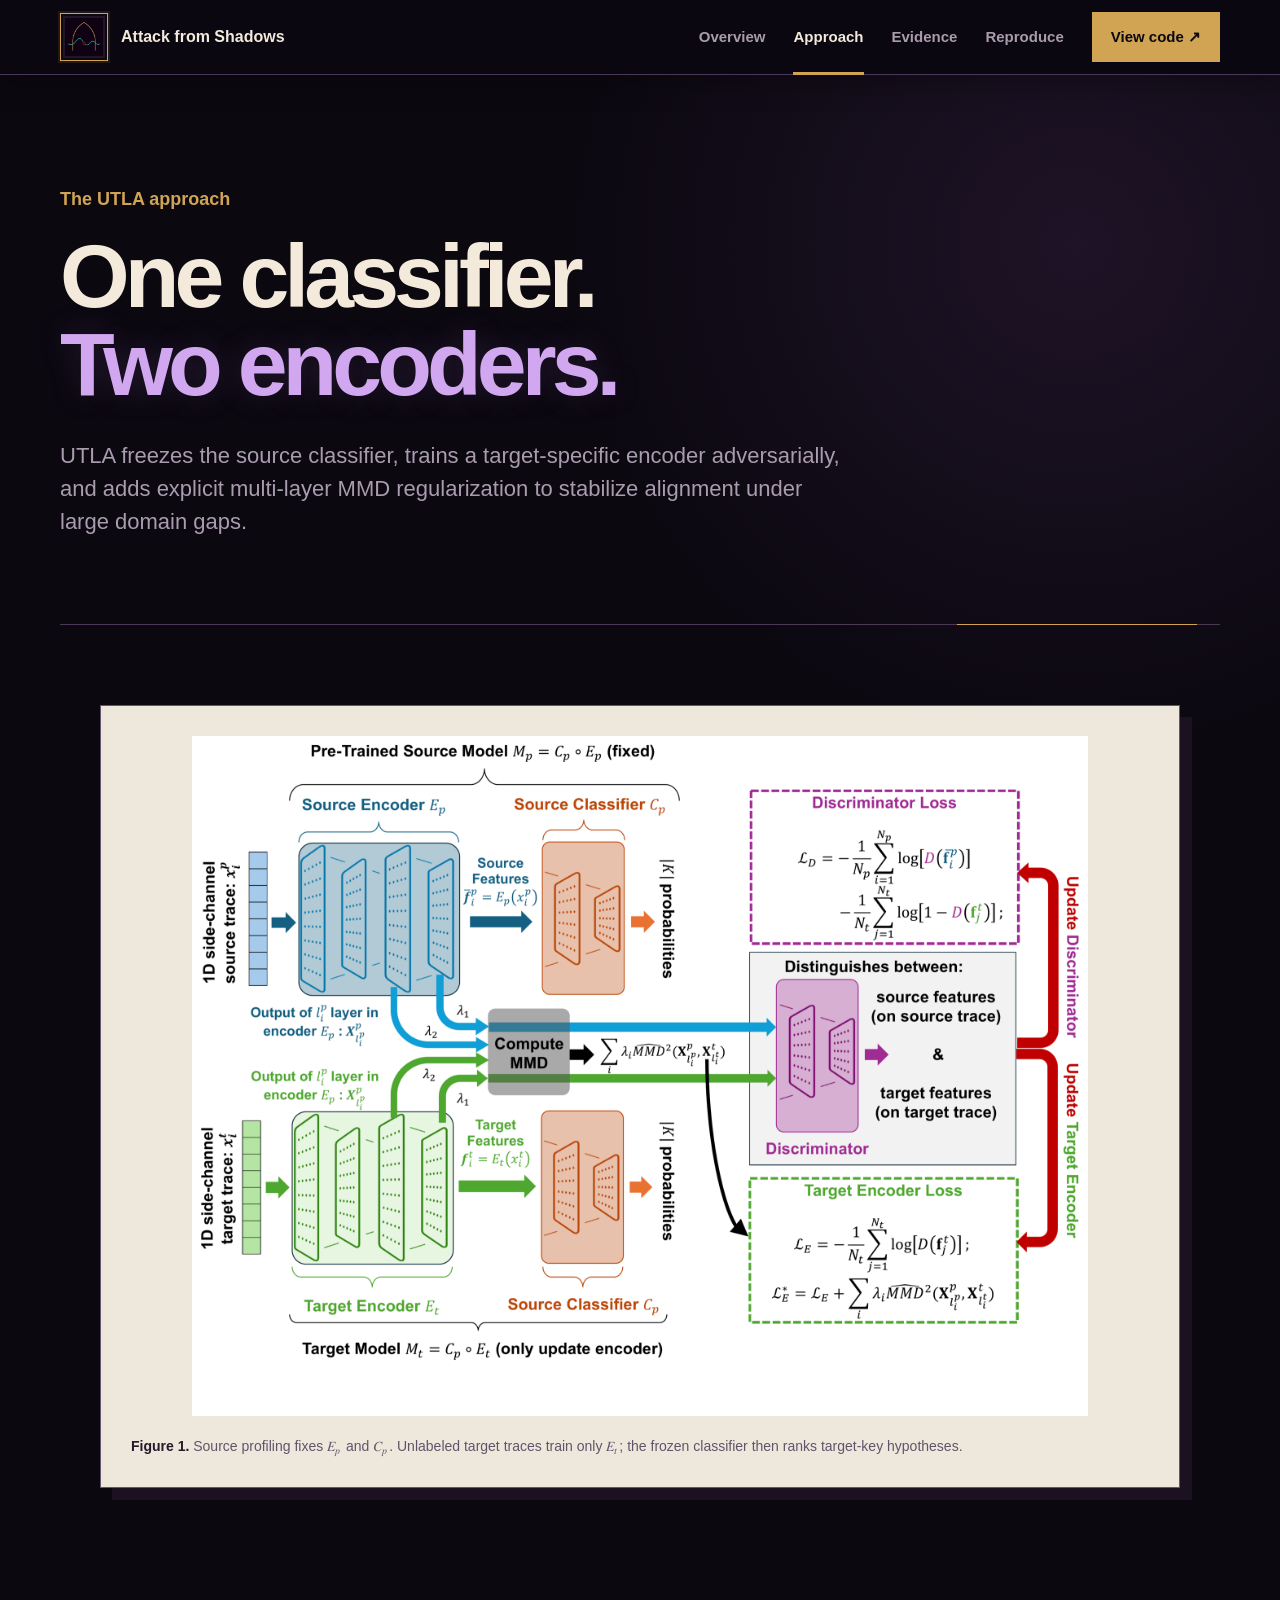
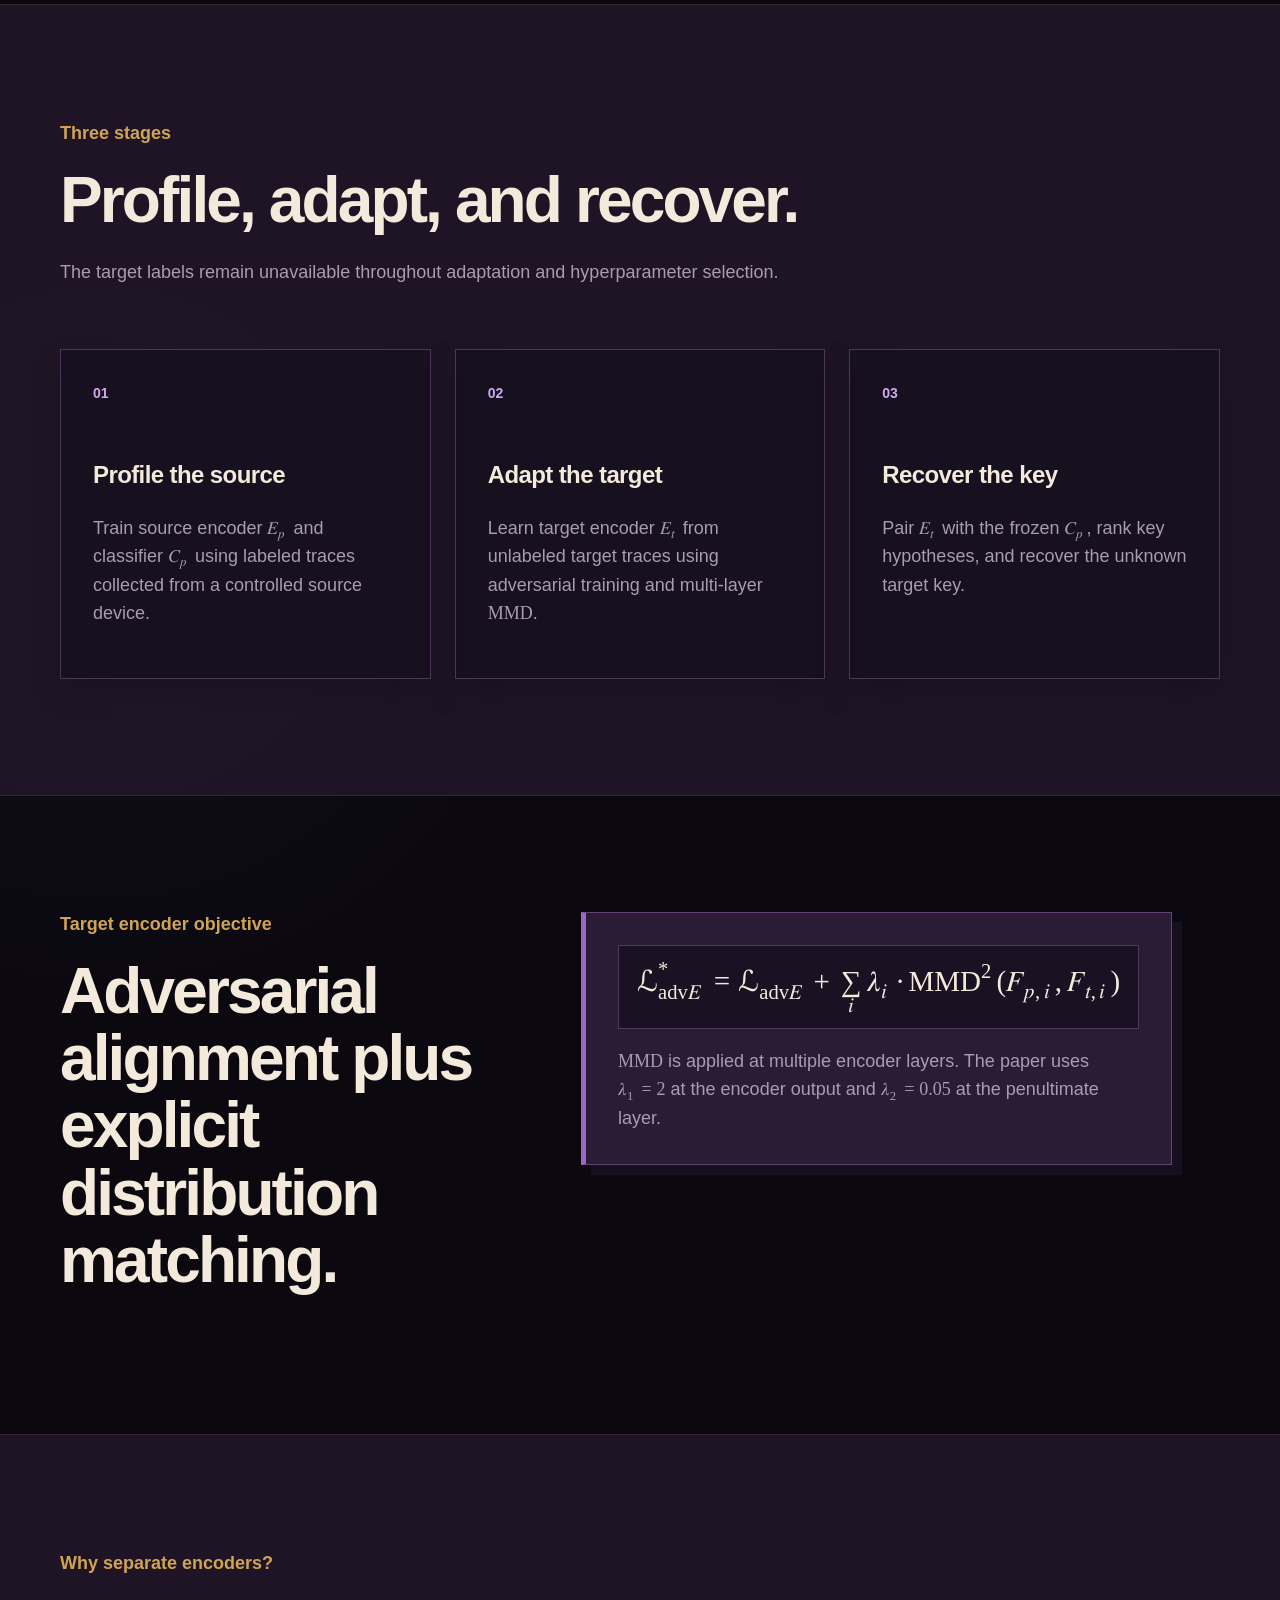
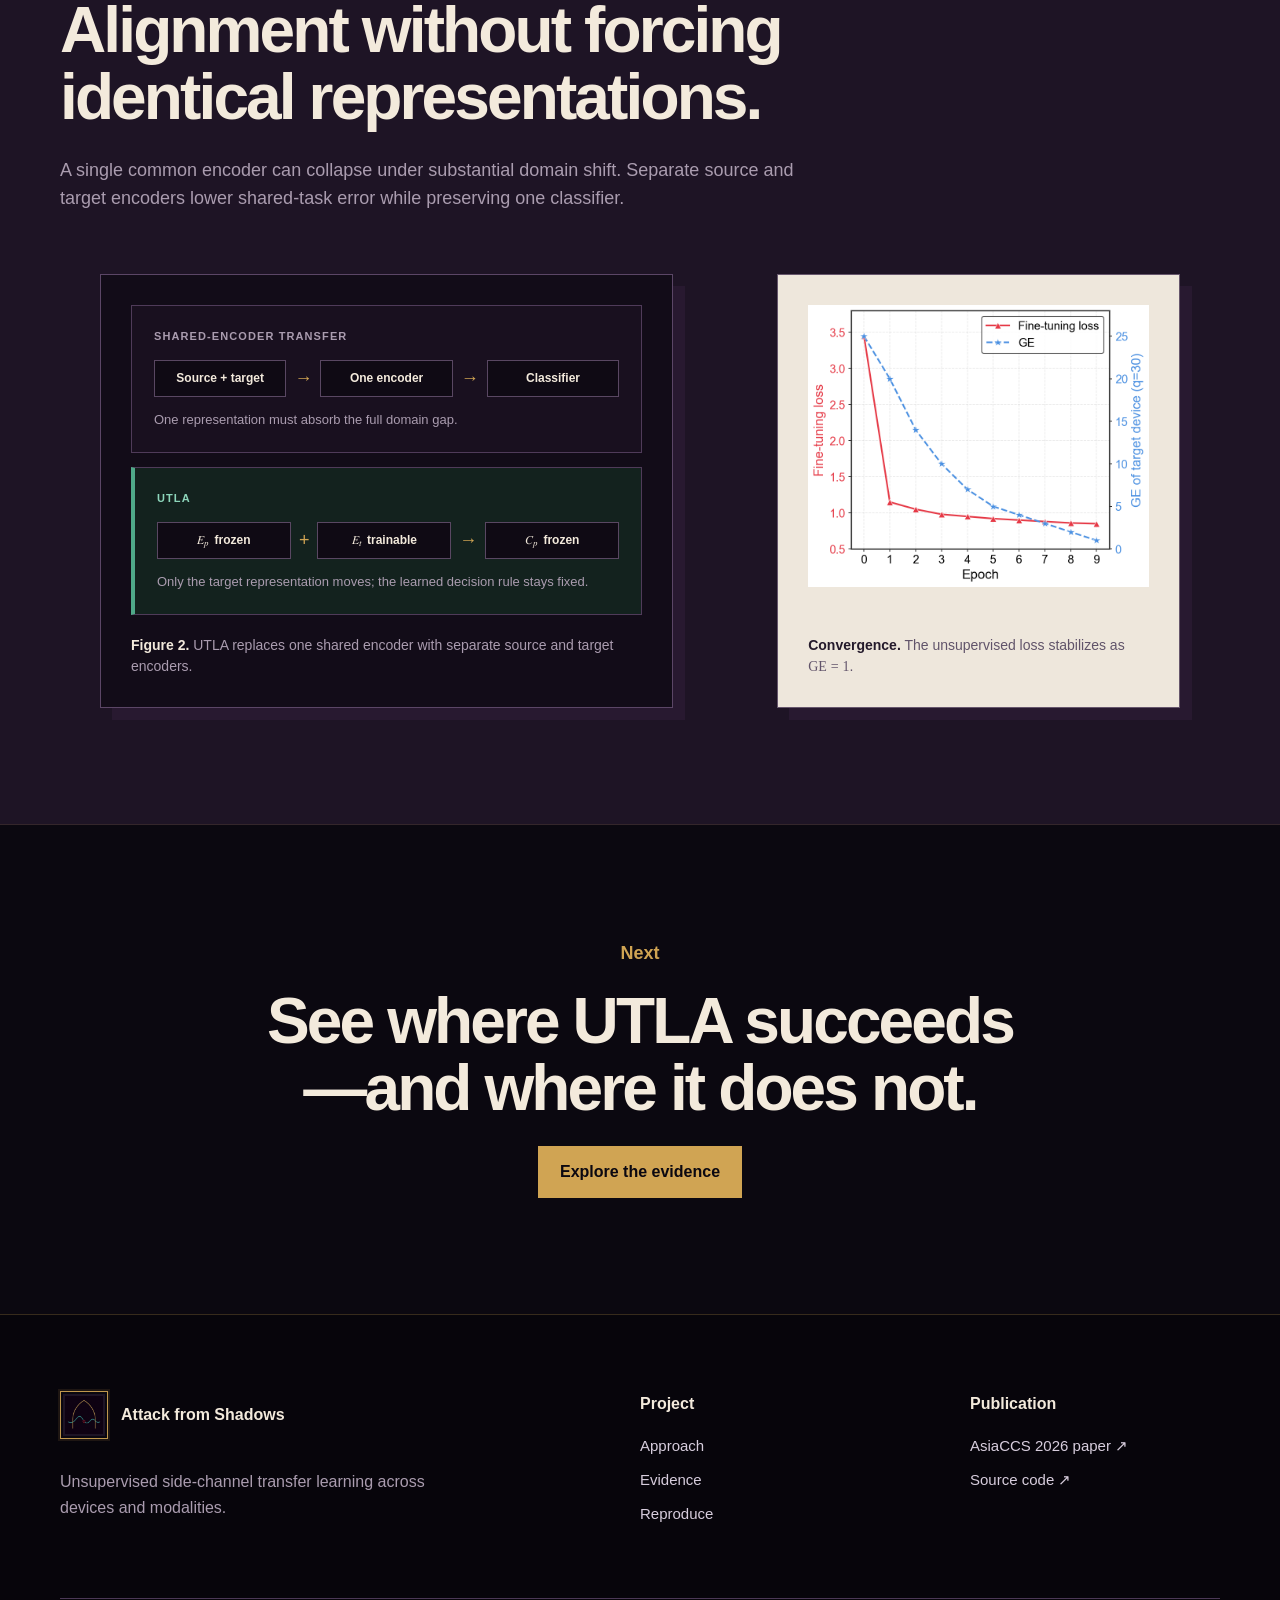
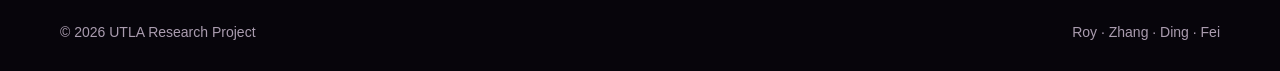
==== commit 1a29b152: "Restore pipeline figure and frame logo" ====
--- a/docs/approach.html
+++ b/docs/approach.html
@@ -12,50 +12,7 @@
     <header class="site-header"><div class="header-inner"><a class="brand" href="index.html" aria-label="Attack from Shadows home"><img class="brand-mark" src="assets/logo-mark-v2.png" alt="" width="44" height="44" /><span>Attack from Shadows</span></a><button class="menu-toggle" type="button" aria-expanded="false" aria-controls="site-nav"><span class="sr-only">Toggle navigation</span><i></i><i></i></button><nav id="site-nav" class="site-nav" aria-label="Primary navigation"><a href="index.html">Overview</a><a href="approach.html" aria-current="page">Approach</a><a href="evidence.html">Evidence</a><a href="reproduce.html">Reproduce</a><a class="nav-action" href="https://github.com/noisyor/UTLA-Cross-Domain">View code <span aria-hidden="true">↗</span></a></nav></div></header>
     <main id="content">
       <section class="page-intro page-shell"><p class="eyebrow">The UTLA approach</p><h1>One classifier.<br /><span>Two encoders.</span></h1><p>UTLA freezes the source classifier, trains a target-specific encoder adversarially, and adds explicit multi-layer MMD regularization to stabilize alignment under large domain gaps.</p></section>
-      <section class="section page-shell figure-section">
-        <figure id="attack-model" class="attack-model" aria-labelledby="attack-model-caption">
-          <div class="attack-model-topline">
-            <div><p class="eyebrow">Cross-domain attack model</p><h2>Align the features.<br />Keep the decision rule.</h2></div>
-            <ul class="model-legend" aria-label="Model status legend"><li class="legend-frozen">Frozen</li><li class="legend-trainable">Trainable</li><li class="legend-unlabeled">No target labels</li></ul>
-          </div>
-          <div class="model-board">
-            <div class="model-flow">
-              <section class="model-lane source-lane" aria-labelledby="source-lane-title">
-                <div class="lane-input"><span>01 · Source domain</span><strong id="source-lane-title">Labeled profiling traces</strong><math aria-label="x sub i superscript p"><msubsup><mi>x</mi><mi>i</mi><mi>p</mi></msubsup></math></div>
-                <span class="flow-arrow" aria-hidden="true">→</span>
-                <div class="model-node encoder-node"><small>Frozen</small><strong>Source encoder <math aria-label="E sub p"><msub><mi>E</mi><mi>p</mi></msub></math></strong><p>Preserves the profiled source representation.</p></div>
-                <span class="flow-arrow" aria-hidden="true">→</span>
-                <div class="model-node feature-node"><small>Reference features</small><strong><math aria-label="F sub p comma i"><msub><mi>F</mi><mrow><mi>p</mi><mo>,</mo><mi>i</mi></mrow></msub></math></strong><p>Feature distributions captured at multiple layers.</p></div>
-              </section>
-
-              <div class="alignment-bridge" role="group" aria-label="Unsupervised feature alignment">
-                <div class="bridge-title"><span>Unsupervised alignment</span><strong>Make source and target features indistinguishable</strong></div>
-                <div class="loss-chip"><b>Adversarial</b><span>Domain discriminator <math aria-label="D"><mi>D</mi></math></span></div>
-                <div class="loss-chip"><b>Distribution</b><span>Multi-layer <math aria-label="maximum mean discrepancy squared"><msup><mtext>MMD</mtext><mn>2</mn></msup></math></span></div>
-                <p><span aria-hidden="true">↳</span> Alignment gradients update <math aria-label="E sub t"><msub><mi>E</mi><mi>t</mi></msub></math> only.</p>
-              </div>
-
-              <section class="model-lane target-lane" aria-labelledby="target-lane-title">
-                <div class="lane-input"><span>02 · Target domain</span><strong id="target-lane-title">Unlabeled attack traces</strong><math aria-label="x sub j superscript t"><msubsup><mi>x</mi><mi>j</mi><mi>t</mi></msubsup></math></div>
-                <span class="flow-arrow" aria-hidden="true">→</span>
-                <div class="model-node encoder-node"><small>Trainable</small><strong>Target encoder <math aria-label="E sub t"><msub><mi>E</mi><mi>t</mi></msub></math></strong><p>Learns a target-specific representation without key labels.</p></div>
-                <span class="flow-arrow" aria-hidden="true">→</span>
-                <div class="model-node feature-node"><small>Aligned features</small><strong><math aria-label="F sub t comma i"><msub><mi>F</mi><mrow><mi>t</mi><mo>,</mo><mi>i</mi></mrow></msub></math></strong><p>Matches the source task space while retaining a separate encoder.</p></div>
-              </section>
-            </div>
-
-            <aside class="shared-stage" aria-label="Frozen classifier and key recovery">
-              <span class="shared-kicker">Reused by both paths</span>
-              <div class="model-node classifier-node"><small>Frozen · shared weights</small><strong>Source classifier <math aria-label="C sub p"><msub><mi>C</mi><mi>p</mi></msub></math></strong><p>The decision boundary never sees target labels.</p></div>
-              <span class="down-arrow" aria-hidden="true">↓</span>
-              <div class="probability-node"><span>Target inference</span><math display="block" aria-label="P of k given x superscript t"><mrow><mi>P</mi><mo>(</mo><mi>k</mi><mo>|</mo><msup><mi>x</mi><mi>t</mi></msup><mo>)</mo></mrow></math><small>256 key-byte hypotheses</small></div>
-              <span class="down-arrow" aria-hidden="true">↓</span>
-              <div class="rank-node"><span>Attack output</span><strong>Key rank</strong><math aria-label="guessing entropy equals one"><mrow><mtext>GE</mtext><mo>=</mo><mn>1</mn></mrow></math></div>
-            </aside>
-          </div>
-          <figcaption id="attack-model-caption"><strong>Figure 1.</strong> Source profiling fixes <math aria-label="E sub p"><msub><mi>E</mi><mi>p</mi></msub></math> and <math aria-label="C sub p"><msub><mi>C</mi><mi>p</mi></msub></math>. Unlabeled target traces train only <math aria-label="E sub t"><msub><mi>E</mi><mi>t</mi></msub></math>; the frozen classifier then ranks target-key hypotheses.</figcaption>
-        </figure>
-      </section>
+      <section class="section page-shell figure-section"><figure id="attack-model" class="paper-figure"><img src="assets/utla-pipeline.png" alt="UTLA pipeline with source and target encoders, a shared classifier, discriminator, and multi-layer MMD alignment" /><figcaption><strong>Figure 1.</strong> Source profiling fixes <math aria-label="E sub p"><msub><mi>E</mi><mi>p</mi></msub></math> and <math aria-label="C sub p"><msub><mi>C</mi><mi>p</mi></msub></math>. Unlabeled target traces train only <math aria-label="E sub t"><msub><mi>E</mi><mi>t</mi></msub></math>; the frozen classifier then ranks target-key hypotheses.</figcaption></figure></section>
       <section class="section section-tint"><div class="page-shell"><div class="section-heading"><p class="eyebrow">Three stages</p><h2>Profile, adapt, and recover.</h2><p>The target labels remain unavailable throughout adaptation and hyperparameter selection.</p></div><div class="step-grid"><article><span>01</span><h3>Profile the source</h3><p>Train source encoder <math aria-label="E sub p"><msub><mi>E</mi><mi>p</mi></msub></math> and classifier <math aria-label="C sub p"><msub><mi>C</mi><mi>p</mi></msub></math> using labeled traces collected from a controlled source device.</p></article><article><span>02</span><h3>Adapt the target</h3><p>Learn target encoder <math aria-label="E sub t"><msub><mi>E</mi><mi>t</mi></msub></math> from unlabeled target traces using adversarial training and multi-layer <math aria-label="maximum mean discrepancy"><mtext>MMD</mtext></math>.</p></article><article><span>03</span><h3>Recover the key</h3><p>Pair <math aria-label="E sub t"><msub><mi>E</mi><mi>t</mi></msub></math> with the frozen <math aria-label="C sub p"><msub><mi>C</mi><mi>p</mi></msub></math>, rank key hypotheses, and recover the unknown target key.</p></article></div></div></section>
       <section class="section page-shell"><div class="objective-block"><div><p class="eyebrow">Target encoder objective</p><h2>Adversarial alignment plus explicit distribution matching.</h2></div><div><div class="formula"><math display="block" aria-label="L star sub adv E equals L sub adv E plus the sum over i of lambda sub i times MMD squared of F sub p i and F sub t i"><mrow><msubsup><mi>ℒ</mi><mrow><mi>adv</mi><mi>E</mi></mrow><mo>*</mo></msubsup><mo>=</mo><msub><mi>ℒ</mi><mrow><mi>adv</mi><mi>E</mi></mrow></msub><mo>+</mo><munder><mo>∑</mo><mi>i</mi></munder><msub><mi>λ</mi><mi>i</mi></msub><mo>·</mo><msup><mtext>MMD</mtext><mn>2</mn></msup><mo>(</mo><msub><mi>F</mi><mrow><mi>p</mi><mo>,</mo><mi>i</mi></mrow></msub><mo>,</mo><msub><mi>F</mi><mrow><mi>t</mi><mo>,</mo><mi>i</mi></mrow></msub><mo>)</mo></mrow></math></div><p><math aria-label="maximum mean discrepancy"><mtext>MMD</mtext></math> is applied at multiple encoder layers. The paper uses <math aria-label="lambda one equals two"><mrow><msub><mi>λ</mi><mn>1</mn></msub><mo>=</mo><mn>2</mn></mrow></math> at the encoder output and <math aria-label="lambda two equals zero point zero five"><mrow><msub><mi>λ</mi><mn>2</mn></msub><mo>=</mo><mn>0.05</mn></mrow></math> at the penultimate layer.</p></div></div></section>
       <section class="section section-tint"><div class="page-shell"><div class="section-heading"><p class="eyebrow">Why separate encoders?</p><h2>Alignment without forcing identical representations.</h2><p>A single common encoder can collapse under substantial domain shift. Separate source and target encoders lower shared-task error while preserving one classifier.</p></div><div class="figure-pair"><figure class="paper-figure comparison-figure"><div class="comparison-grid"><article class="comparison-prior"><span>Shared-encoder transfer</span><div class="mini-domain-row"><b>Source + target</b><i aria-hidden="true">→</i><b>One encoder</b><i aria-hidden="true">→</i><b>Classifier</b></div><p>One representation must absorb the full domain gap.</p></article><article class="comparison-utla"><span>UTLA</span><div class="mini-domain-row"><b><math aria-label="E sub p"><msub><mi>E</mi><mi>p</mi></msub></math> frozen</b><i aria-hidden="true">+</i><b><math aria-label="E sub t"><msub><mi>E</mi><mi>t</mi></msub></math> trainable</b><i aria-hidden="true">→</i><b><math aria-label="C sub p"><msub><mi>C</mi><mi>p</mi></msub></math> frozen</b></div><p>Only the target representation moves; the learned decision rule stays fixed.</p></article></div><figcaption><strong>Figure 2.</strong> UTLA replaces one shared encoder with separate source and target encoders.</figcaption></figure><figure class="paper-figure small-figure"><img src="assets/convergence.png" alt="Guessing entropy and training loss converging during XMEGA EM to power transfer" /><figcaption><strong>Convergence.</strong> The unsupervised loss stabilizes as <math aria-label="guessing entropy equals one"><mrow><mtext>GE</mtext><mo>=</mo><mn>1</mn></mrow></math>.</figcaption></figure></div></div></section>
--- a/docs/styles.css
+++ b/docs/styles.css
@@ -39,7 +39,7 @@
 .site-header { position: sticky; top: 0; z-index: 50; background: rgba(11, 8, 16, 0.94); border-bottom: 1px solid var(--line); box-shadow: 0 8px 28px rgba(0, 0, 0, 0.28); backdrop-filter: blur(14px); }
 .header-inner { width: min(calc(100% - 120px), var(--max)); min-height: 74px; margin-inline: auto; display: flex; align-items: center; justify-content: space-between; gap: 40px; }
 .brand { display: inline-flex; align-items: center; gap: 13px; font-size: 16px; font-weight: 700; color: var(--charcoal-deep); }
-.brand-mark { width: 46px; height: 46px; display: block; object-fit: cover; border: 0; background: transparent; box-shadow: none; }
+.brand-mark { width: 48px; height: 48px; display: block; object-fit: cover; padding: 4px; border: 1px solid #d0a453; background: #211628; box-shadow: inset 0 0 0 2px #0b0810, 0 0 0 2px rgba(208, 164, 83, 0.12); }
 .site-nav { display: flex; align-items: center; gap: 28px; font-size: 15px; font-weight: 700; }
 .site-nav > a:not(.nav-action) { position: relative; padding-block: 25px; color: var(--muted); }
 .site-nav > a:not(.nav-action)::after { content: ""; position: absolute; inset: auto 0 -1px; height: 3px; background: var(--gold); transform: scaleX(0); transform-origin: left; transition: transform 160ms ease; }
@@ -80,10 +80,10 @@
 .domain > strong { font-size: 20px; }
 .source-domain { border-left: 5px solid var(--blue); }
 .target-domain { margin-left: auto; border-left: 5px solid var(--red); }
-.signal { height: 58px; margin-top: 18px; display: flex; align-items: center; gap: 6px; }
-.signal i { flex: 1; min-width: 3px; height: 28%; background: currentColor; animation: signal 3.5s ease-in-out infinite alternate; }
-.signal i:nth-child(3n) { height: 88%; }.signal i:nth-child(4n) { height: 46%; }.signal i:nth-child(5n) { height: 68%; }
-.signal-blue { color: var(--blue); }.signal-red { color: var(--red); }
+.trace-plot { position: relative; height: 82px; margin-top: 16px; overflow: hidden; color: var(--blue-dark); border-block: 1px solid rgba(157, 104, 197, 0.22); background-image: linear-gradient(rgba(157, 104, 197, 0.08) 1px, transparent 1px), linear-gradient(90deg, rgba(157, 104, 197, 0.08) 1px, transparent 1px); background-size: 100% 20px, 32px 100%; }
+.target-domain .trace-plot { color: var(--red-dark); border-color: rgba(173, 64, 87, 0.24); background-image: linear-gradient(rgba(173, 64, 87, 0.07) 1px, transparent 1px), linear-gradient(90deg, rgba(173, 64, 87, 0.07) 1px, transparent 1px); }
+.trace-canvas { position: absolute; inset: 4px 0 17px; width: 100%; height: calc(100% - 21px); }
+.trace-plot > span { position: absolute; right: 4px; bottom: 2px; color: var(--muted); font-size: 9px; font-weight: 700; letter-spacing: 0.06em; text-transform: uppercase; }
 .model-path { min-height: 112px; display: grid; grid-template-columns: 1fr auto 1fr; align-items: center; gap: 14px; padding-inline: 30px; }
 .model-path > div { display: flex; align-items: center; gap: 10px; }
 .model-path > div:last-child { justify-content: flex-end; text-align: right; }
@@ -131,53 +131,6 @@
 .paper-figure img { width: 100%; max-height: 680px; object-fit: contain; }
 figcaption { margin-top: 20px; color: #61546a; font-size: 14px; line-height: 1.5; }
 figcaption strong { color: #241a2b; }
-.attack-model { margin: 0; padding: clamp(24px, 4vw, 54px); overflow: hidden; border: 1px solid #604e68; background: linear-gradient(145deg, rgba(33, 22, 40, 0.97), rgba(11, 8, 16, 0.99)); box-shadow: 14px 14px 0 rgba(65, 39, 74, 0.3); }
-.attack-model-topline { margin-bottom: 38px; display: flex; align-items: flex-end; justify-content: space-between; gap: 36px; }
-.attack-model-topline h2 { max-width: 720px; margin-bottom: 0; font-size: clamp(38px, 4.3vw, 62px); }
-.model-legend { margin: 0 0 6px; padding: 0; display: flex; flex-wrap: wrap; justify-content: flex-end; gap: 9px; list-style: none; }
-.model-legend li { padding: 7px 10px 7px 24px; position: relative; color: var(--muted); border: 1px solid #594762; background: #120c18; font-size: 12px; font-weight: 700; letter-spacing: 0.06em; text-transform: uppercase; }
-.model-legend li::before { content: ""; position: absolute; left: 9px; top: 50%; width: 7px; height: 7px; border-radius: 50%; transform: translateY(-50%); }
-.legend-frozen::before { background: var(--gold); }.legend-trainable::before { background: var(--blue); }.legend-unlabeled::before { background: var(--red); }
-.model-board { display: grid; grid-template-columns: minmax(0, 1fr) minmax(250px, 0.32fr); gap: 22px; }
-.model-flow, .shared-stage { border: 1px solid #4e3c58; background: rgba(11, 8, 16, 0.62); }
-.model-flow { padding: 24px; display: flex; flex-direction: column; gap: 18px; }
-.model-lane { --lane-accent: var(--green); --lane-surface: #13251f; display: grid; grid-template-columns: minmax(150px, 0.86fr) 30px minmax(180px, 1fr) 30px minmax(180px, 1fr); align-items: stretch; }
-.target-lane { --lane-accent: var(--blue); --lane-surface: #24172d; }
-.lane-input, .model-node { min-width: 0; padding: 20px; border: 1px solid #54425d; background: #17101e; }
-.lane-input { border-left: 4px solid var(--lane-accent); background: var(--lane-surface); }
-.lane-input span, .model-node small, .shared-kicker, .probability-node > span, .rank-node > span, .comparison-grid article > span { display: block; color: var(--lane-accent); font-size: 11px; font-weight: 800; letter-spacing: 0.1em; text-transform: uppercase; }
-.lane-input strong, .model-node strong { display: block; margin: 7px 0 12px; color: var(--charcoal-deep); font-size: 17px; line-height: 1.25; }
-.lane-input > math { color: var(--lane-accent); font-size: 28px; }
-.flow-arrow { display: grid; place-items: center; color: var(--lane-accent); font-size: 26px; }
-.model-node small { color: var(--gold); }
-.target-lane .encoder-node small { color: var(--blue-dark); }
-.model-node p { margin: 0; color: var(--muted); font-size: 13px; line-height: 1.45; }
-.feature-node { border-color: color-mix(in srgb, var(--lane-accent) 55%, #54425d); }
-.feature-node strong { color: var(--lane-accent); font-size: 25px; }
-.alignment-bridge { padding: 18px 20px; display: grid; grid-template-columns: minmax(190px, 1.2fr) minmax(150px, 0.8fr) minmax(150px, 0.8fr); gap: 12px; align-items: stretch; border: 1px solid #675174; border-left: 4px solid var(--gold); background: #100b16; }
-.bridge-title span { display: block; color: var(--gold); font-size: 11px; font-weight: 800; letter-spacing: 0.1em; text-transform: uppercase; }
-.bridge-title strong { display: block; margin-top: 5px; color: var(--charcoal-deep); font-size: 15px; line-height: 1.35; }
-.loss-chip { padding: 12px 14px; border: 1px solid #523d60; background: var(--blue-light); }
-.loss-chip b, .loss-chip span { display: block; }
-.loss-chip b { color: var(--blue-dark); font-size: 12px; }
-.loss-chip span { margin-top: 3px; color: var(--muted); font-size: 12px; line-height: 1.35; }
-.alignment-bridge > p { grid-column: 2 / -1; margin: 0; color: var(--green-dark); font-size: 12px; font-weight: 700; text-align: right; }
-.shared-stage { padding: 24px; display: flex; align-items: stretch; flex-direction: column; justify-content: center; }
-.shared-kicker { color: var(--gold); text-align: center; }
-.classifier-node { margin-top: 15px; border: 1px solid #8b6c33; border-top: 4px solid var(--gold); background: #241c18; text-align: center; }
-.classifier-node strong { font-size: 19px; }
-.down-arrow { display: block; padding: 8px 0; color: var(--gold); font-size: 26px; text-align: center; }
-.probability-node, .rank-node { padding: 18px; text-align: center; border: 1px solid #4f3b5c; background: #17101e; }
-.probability-node > span { color: var(--blue-dark); }
-.probability-node math { margin: 8px auto 4px; color: var(--charcoal-deep); font-size: 25px; }
-.probability-node small { color: var(--muted); font-size: 12px; }
-.rank-node { border-color: #356b5b; background: var(--green-light); }
-.rank-node > span { color: var(--green-dark); }
-.rank-node strong, .rank-node math { display: block; color: var(--charcoal-deep); }
-.rank-node strong { margin: 7px 0 3px; font-size: 24px; }
-.rank-node math { font-size: 18px; }
-.attack-model figcaption { margin: 30px 0 0; padding-top: 20px; color: var(--muted); border-top: 1px solid #4e3c58; }
-.attack-model figcaption strong { color: var(--charcoal-deep); }
 .step-grid article { min-height: 300px; }
 .step-grid span { margin-bottom: 56px; color: var(--blue-dark); }
 .objective-block { display: grid; grid-template-columns: 0.9fr 1.1fr; gap: 90px; align-items: start; }
@@ -190,7 +143,7 @@
 .comparison-figure { color: var(--charcoal); background: #120c18; border-color: #5b4666; }
 .comparison-grid { display: grid; gap: 14px; }
 .comparison-grid article { padding: 22px; border: 1px solid #4f3b59; background: #19101f; }
-.comparison-grid article > span { color: var(--muted); }
+.comparison-grid article > span { display: block; color: var(--muted); font-size: 11px; font-weight: 800; letter-spacing: 0.1em; text-transform: uppercase; }
 .comparison-utla { border-left: 4px solid var(--green) !important; background: #13221e !important; }
 .comparison-utla > span { color: var(--green-dark) !important; }
 .mini-domain-row { margin-top: 14px; display: grid; grid-template-columns: 1fr auto 1fr auto 1fr; gap: 8px; align-items: center; }
@@ -262,8 +215,6 @@
 math { color: inherit; font-family: "STIX Two Math", "Cambria Math", "Times New Roman", serif; }
 math[display="block"] { display: block; min-width: max-content; font-size: 1.08em; }
 
-@keyframes signal { from { transform: scaleY(0.72); opacity: 0.62; } to { transform: scaleY(1.05); opacity: 1; } }
-
 @media (max-width: 1050px) {
   .page-shell, .header-inner { width: min(calc(100% - 72px), var(--max)); }
   .hero { min-height: auto; grid-template-columns: 1fr; gap: 58px; }
@@ -277,11 +228,6 @@
   .metric-row article:last-child { border-bottom: 0; }
   .metric-row span { min-height: auto; }
   .callout { align-items: flex-start; flex-direction: column; gap: 30px; }
-  .model-board { grid-template-columns: 1fr; }
-  .shared-stage { display: grid; grid-template-columns: minmax(180px, 1fr) 34px minmax(170px, 0.9fr) 34px minmax(150px, 0.8fr); align-items: center; }
-  .shared-kicker { grid-column: 1 / -1; margin-bottom: 15px; }
-  .classifier-node { margin-top: 0; }
-  .shared-stage .down-arrow { transform: rotate(-90deg); }
   .figure-pair { grid-template-columns: 1fr; }
   .dataset-grid { grid-template-columns: repeat(2, 1fr); }
   .dataset-grid > *:nth-child(2n) { border-right: 0; }.dataset-grid > *:nth-child(n+5) { border-bottom: 1px solid var(--line); }.dataset-grid > *:nth-child(n+7) { border-bottom: 0; }
@@ -295,7 +241,7 @@
   .section { padding-block: 80px; }
   .header-inner { min-height: 66px; }
   .brand > span:last-child { display: none; }
-  .brand-mark { width: 40px; height: 40px; }
+  .brand-mark { width: 44px; height: 44px; }
   .menu-toggle { position: relative; z-index: 2; width: 44px; height: 42px; padding: 0; display: grid; place-content: center; gap: 7px; background: var(--white); border: 1px solid var(--line); }
   .menu-toggle i { width: 20px; height: 2px; display: block; background: var(--charcoal-deep); transition: transform 150ms ease; }
   .menu-toggle[aria-expanded="true"] i:first-of-type { transform: translateY(4.5px) rotate(45deg); }.menu-toggle[aria-expanded="true"] i:last-of-type { transform: translateY(-4.5px) rotate(-45deg); }
@@ -321,18 +267,6 @@
   .page-intro { padding-block: 74px 62px; }
   .page-intro > p:last-child { font-size: 19px; }
   .paper-figure { padding: 16px; }
-  .attack-model { padding: 24px 16px; box-shadow: 8px 8px 0 rgba(65, 39, 74, 0.3); }
-  .attack-model-topline { margin-bottom: 28px; align-items: flex-start; flex-direction: column; gap: 20px; }
-  .attack-model-topline h2 { font-size: clamp(36px, 11vw, 50px); }
-  .model-legend { justify-content: flex-start; }
-  .model-flow { padding: 16px; }
-  .model-lane { grid-template-columns: 1fr; }
-  .flow-arrow { min-height: 36px; transform: rotate(90deg); }
-  .alignment-bridge { grid-template-columns: 1fr; }
-  .alignment-bridge > p { grid-column: auto; text-align: left; }
-  .shared-stage { padding: 20px; display: flex; }
-  .shared-kicker { margin-bottom: 0; }
-  .shared-stage .down-arrow { transform: none; }
   .mini-domain-row { grid-template-columns: 1fr; }
   .mini-domain-row i { transform: rotate(90deg); }
   .objective-block > div:last-child { padding: 24px; }
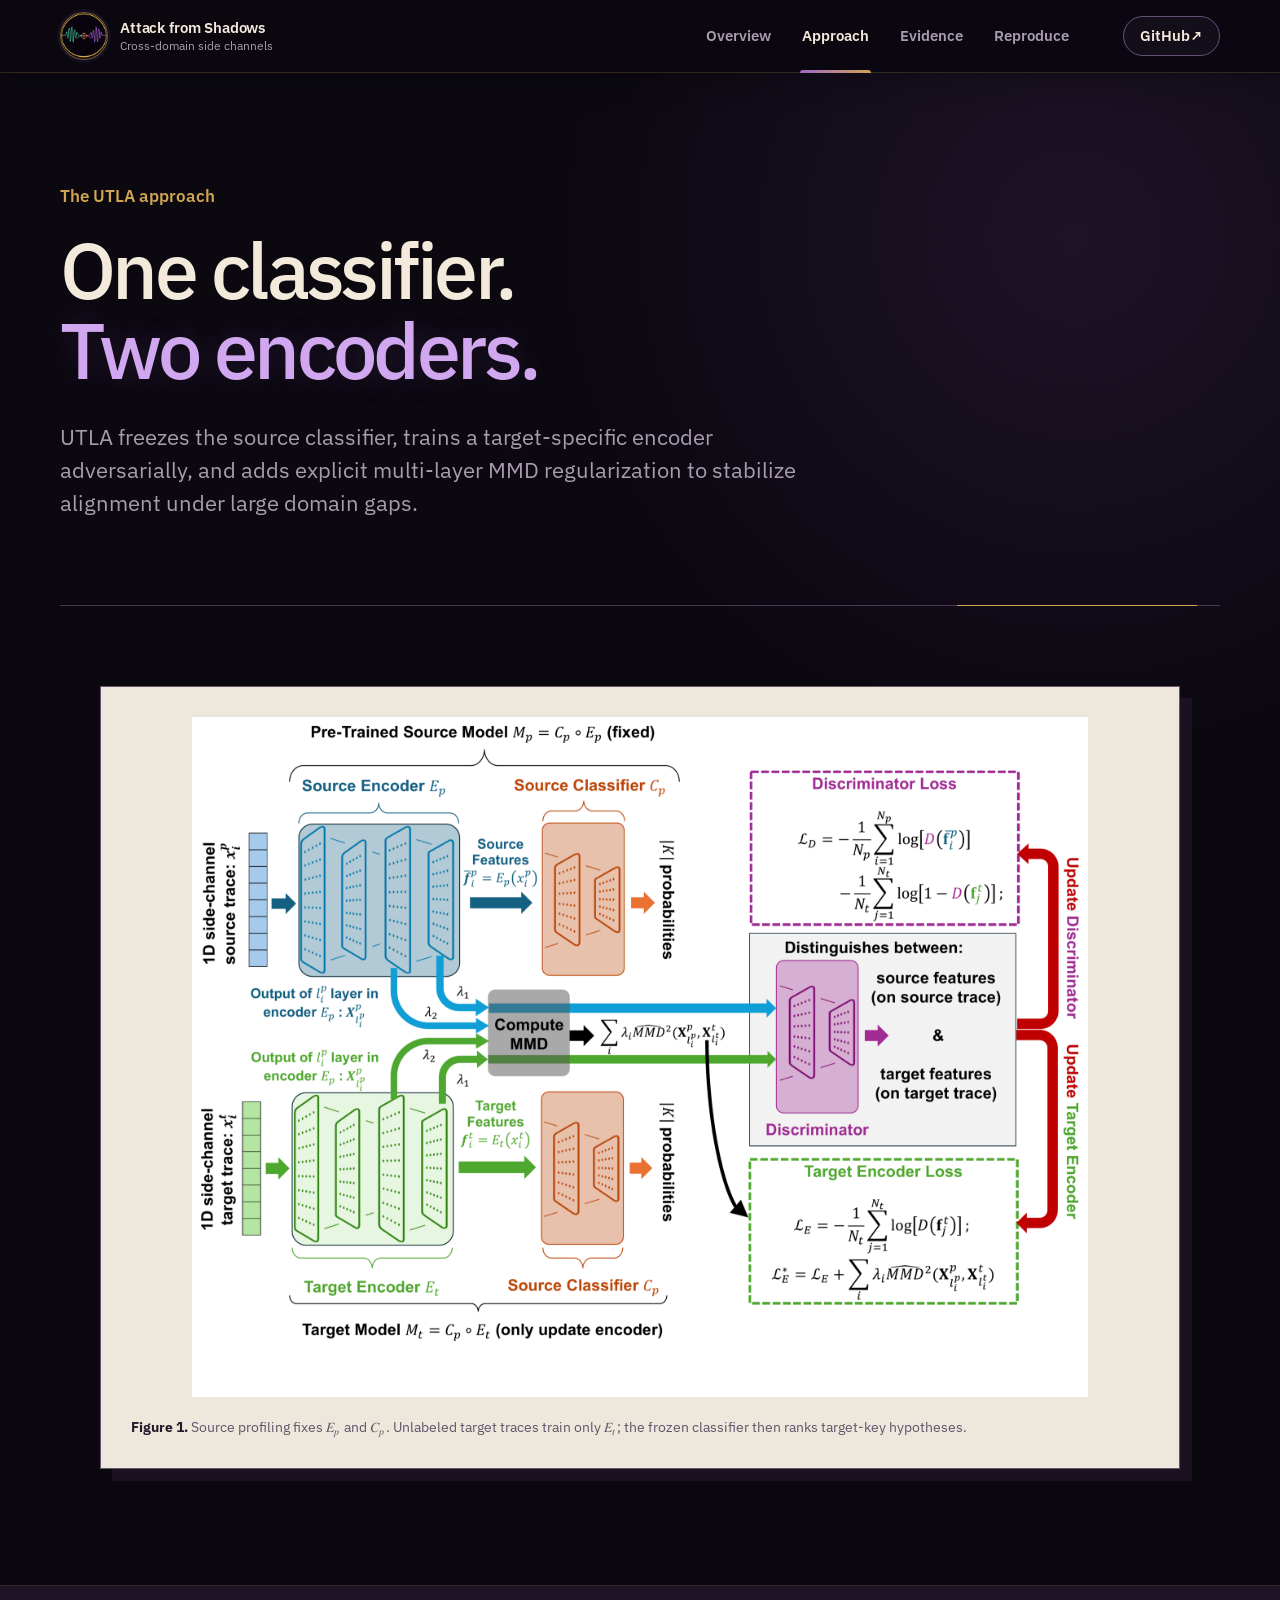
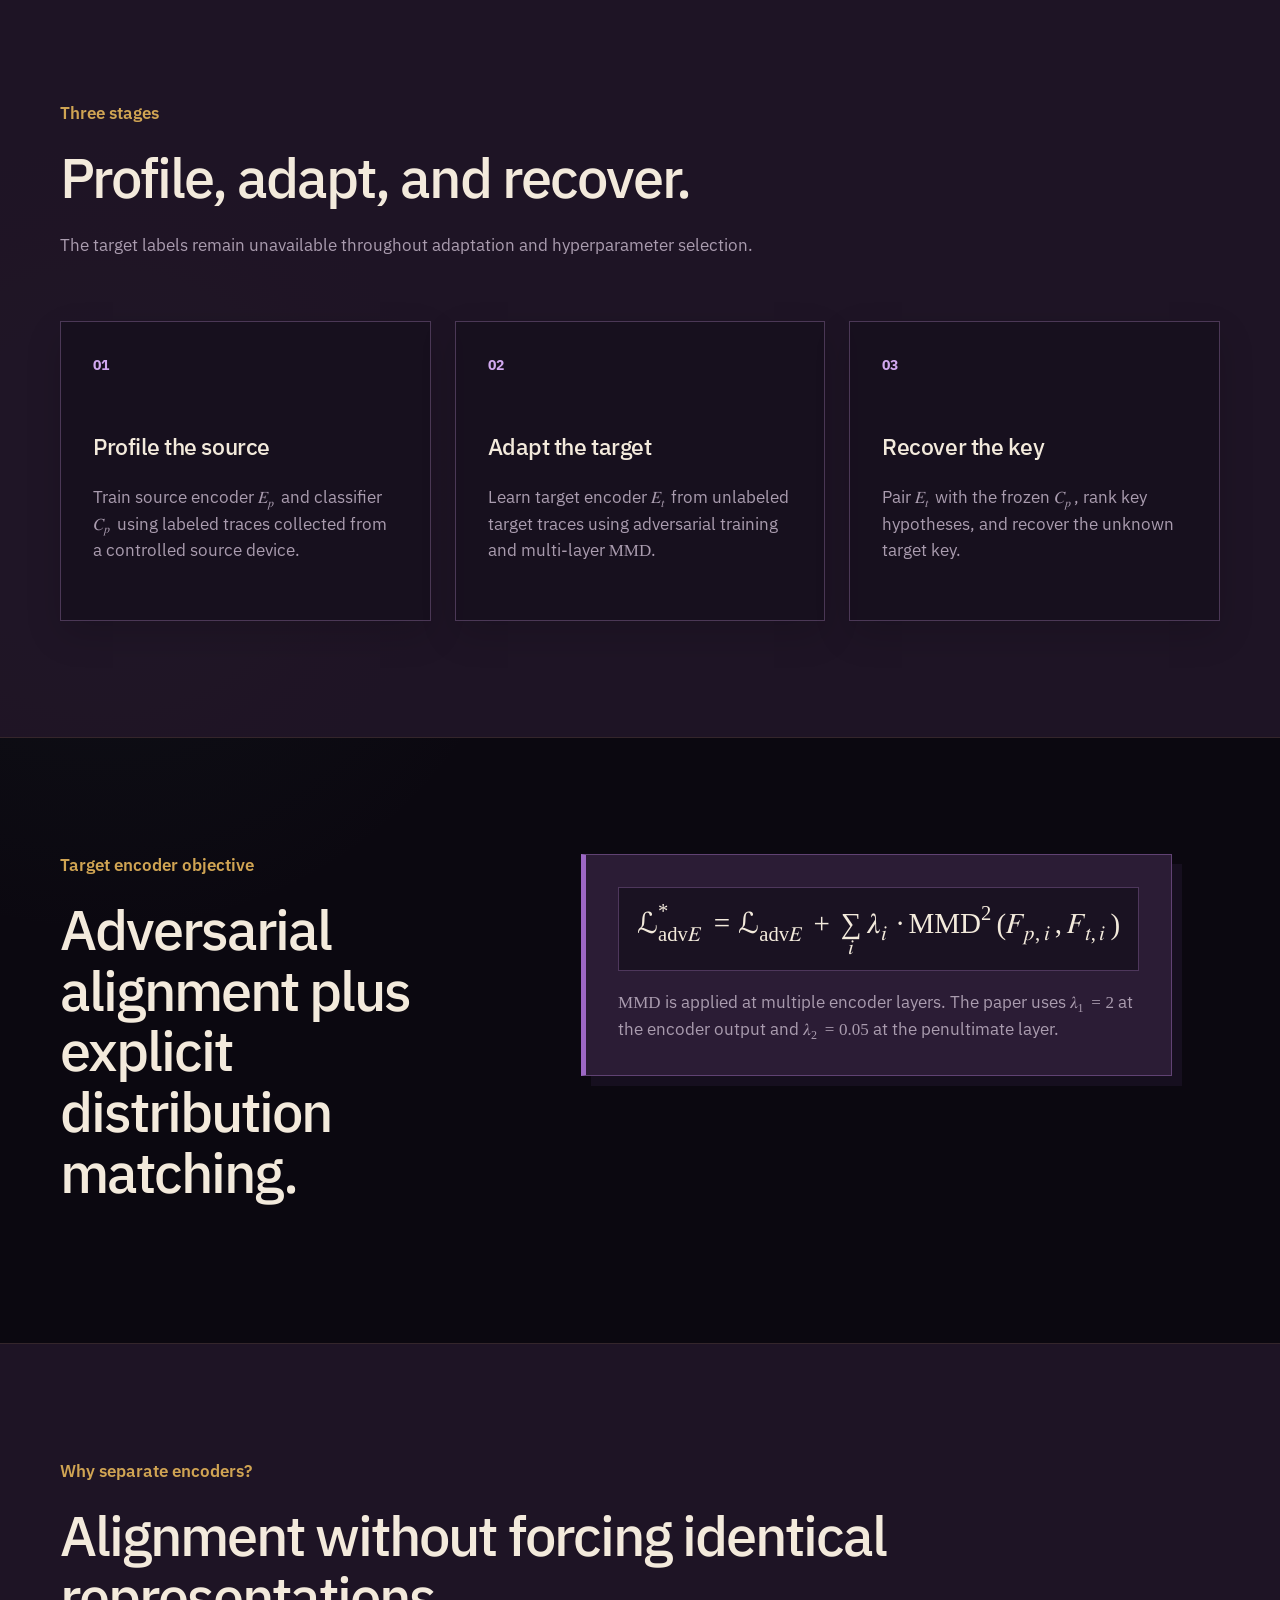
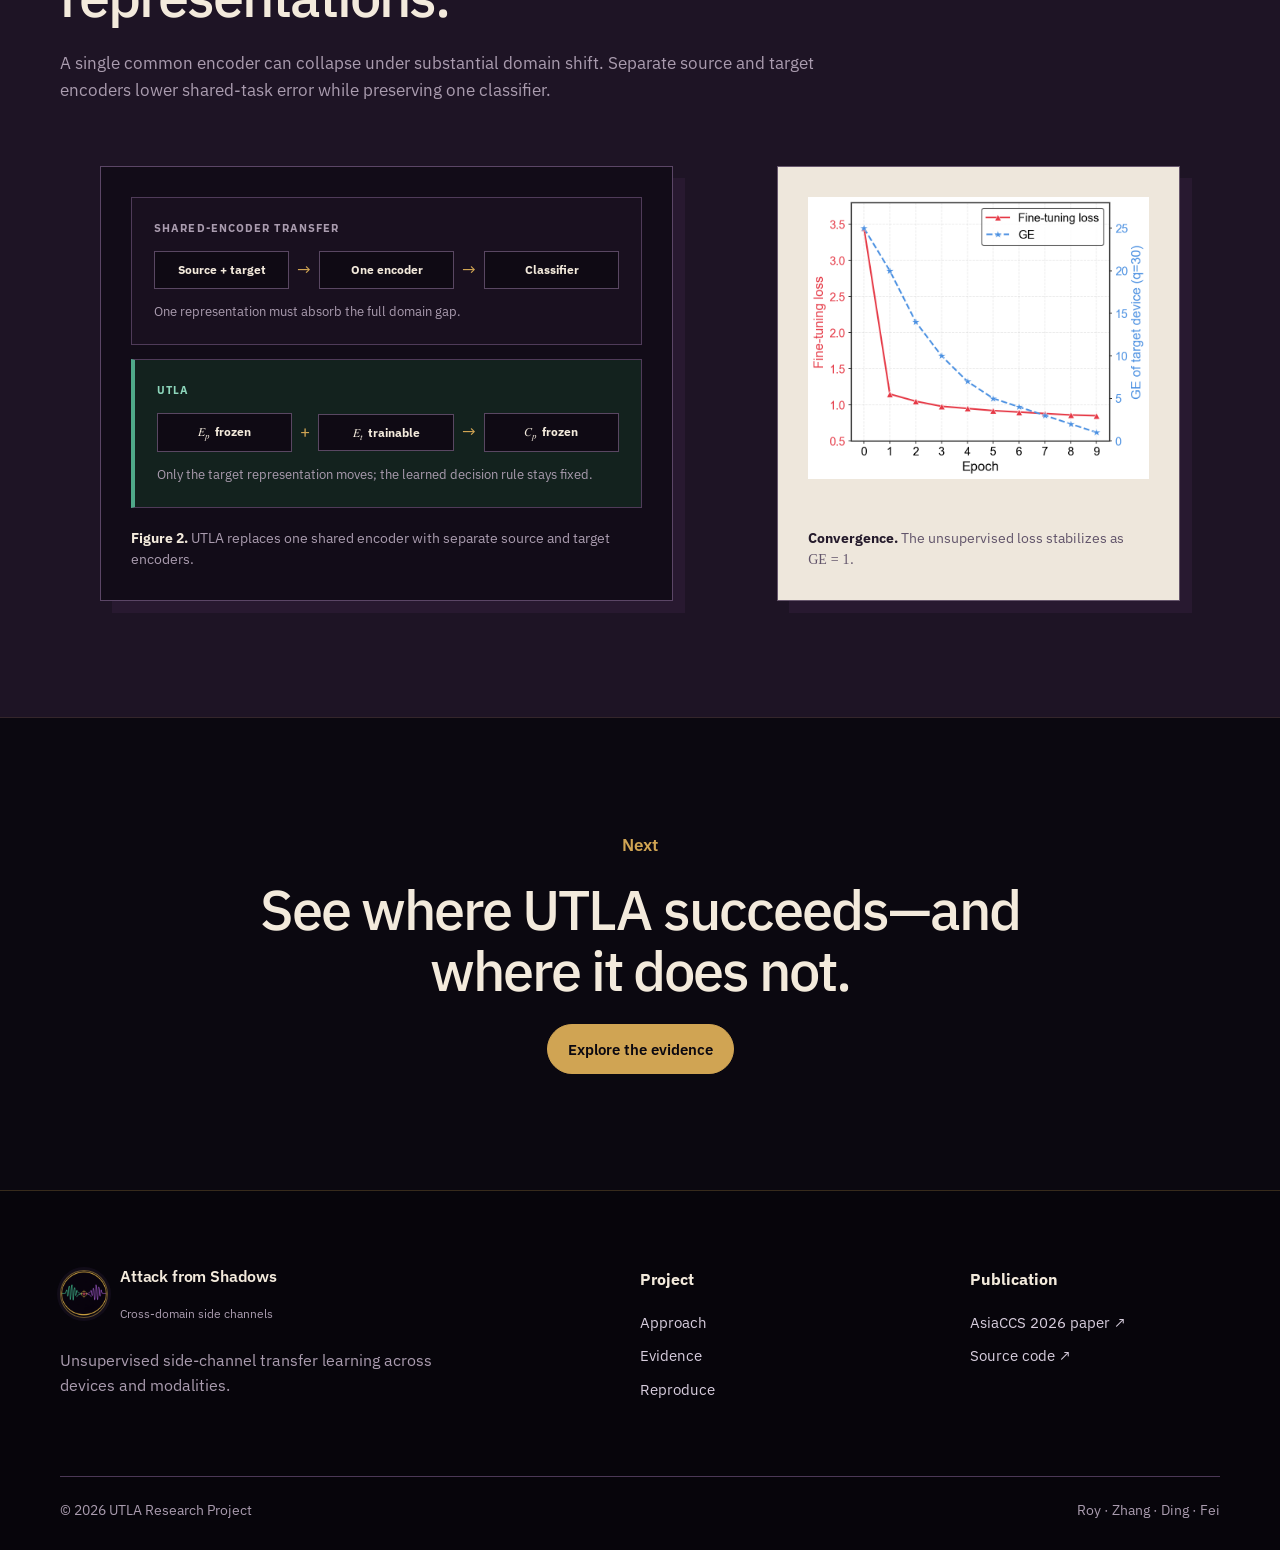
==== commit 14fc97c8: "Refresh typography navigation and project branding" ====
--- a/docs/approach.html
+++ b/docs/approach.html
@@ -3,13 +3,13 @@
   <head>
     <meta charset="utf-8" /><meta name="viewport" content="width=device-width, initial-scale=1" /><meta name="theme-color" content="#0b0810" />
     <meta name="description" content="How UTLA uses separate encoders, a shared classifier, adversarial adaptation, and MMD regularization." />
-    <meta property="og:title" content="UTLA Approach — Attack from Shadows" /><meta property="og:description" content="One classifier, two encoders: the UTLA cross-domain attack method." /><meta property="og:image" content="https://noisyor.github.io/UTLA-Cross-Domain/assets/og-v4.png" /><meta property="og:image:width" content="1200" /><meta property="og:image:height" content="630" /><meta property="og:image:alt" content="Attack from Shadows: unsupervised side-channel transfer learning" />
-    <meta name="twitter:card" content="summary_large_image" /><meta name="twitter:image" content="https://noisyor.github.io/UTLA-Cross-Domain/assets/og-v4.png" /><meta name="twitter:image:alt" content="Attack from Shadows: unsupervised side-channel transfer learning" />
-    <title>Approach — Attack from Shadows</title><link rel="icon" href="assets/favicon-v3.png" type="image/png" /><link rel="stylesheet" href="styles.css" /><script src="script.js" defer></script>
+    <meta property="og:title" content="UTLA Approach — Attack from Shadows" /><meta property="og:description" content="One classifier, two encoders: the UTLA cross-domain attack method." /><meta property="og:image" content="https://noisyor.github.io/UTLA-Cross-Domain/assets/og-v5.png" /><meta property="og:image:width" content="1200" /><meta property="og:image:height" content="630" /><meta property="og:image:alt" content="Attack from Shadows: unsupervised side-channel transfer learning" />
+    <meta name="twitter:card" content="summary_large_image" /><meta name="twitter:image" content="https://noisyor.github.io/UTLA-Cross-Domain/assets/og-v5.png" /><meta name="twitter:image:alt" content="Attack from Shadows: unsupervised side-channel transfer learning" />
+    <title>Approach — Attack from Shadows</title><link rel="icon" href="assets/favicon-v4.png" type="image/png" /><link rel="stylesheet" href="styles.css" /><script src="script.js" defer></script>
   </head>
   <body>
     <a class="skip-link" href="#content">Skip to content</a>
-    <header class="site-header"><div class="header-inner"><a class="brand" href="index.html" aria-label="Attack from Shadows home"><img class="brand-mark" src="assets/logo-mark-v2.png" alt="" width="44" height="44" /><span>Attack from Shadows</span></a><button class="menu-toggle" type="button" aria-expanded="false" aria-controls="site-nav"><span class="sr-only">Toggle navigation</span><i></i><i></i></button><nav id="site-nav" class="site-nav" aria-label="Primary navigation"><a href="index.html">Overview</a><a href="approach.html" aria-current="page">Approach</a><a href="evidence.html">Evidence</a><a href="reproduce.html">Reproduce</a><a class="nav-action" href="https://github.com/noisyor/UTLA-Cross-Domain">View code <span aria-hidden="true">↗</span></a></nav></div></header>
+    <header class="site-header"><div class="header-inner"><a class="brand" href="index.html" aria-label="Attack from Shadows home"><img class="brand-mark" src="assets/logo-mark-v3.png" alt="" width="48" height="48" /><span class="brand-copy"><strong>Attack from Shadows</strong><small>Cross-domain side channels</small></span></a><button class="menu-toggle" type="button" aria-expanded="false" aria-controls="site-nav"><span class="sr-only">Toggle navigation</span><i></i><i></i></button><nav id="site-nav" class="site-nav" aria-label="Primary navigation"><a href="index.html">Overview</a><a href="approach.html" aria-current="page">Approach</a><a href="evidence.html">Evidence</a><a href="reproduce.html">Reproduce</a><a class="nav-action" href="https://github.com/noisyor/UTLA-Cross-Domain">GitHub <span aria-hidden="true">↗</span></a></nav></div></header>
     <main id="content">
       <section class="page-intro page-shell"><p class="eyebrow">The UTLA approach</p><h1>One classifier.<br /><span>Two encoders.</span></h1><p>UTLA freezes the source classifier, trains a target-specific encoder adversarially, and adds explicit multi-layer MMD regularization to stabilize alignment under large domain gaps.</p></section>
       <section class="section page-shell figure-section"><figure id="attack-model" class="paper-figure"><img src="assets/utla-pipeline.png" alt="UTLA pipeline with source and target encoders, a shared classifier, discriminator, and multi-layer MMD alignment" /><figcaption><strong>Figure 1.</strong> Source profiling fixes <math aria-label="E sub p"><msub><mi>E</mi><mi>p</mi></msub></math> and <math aria-label="C sub p"><msub><mi>C</mi><mi>p</mi></msub></math>. Unlabeled target traces train only <math aria-label="E sub t"><msub><mi>E</mi><mi>t</mi></msub></math>; the frozen classifier then ranks target-key hypotheses.</figcaption></figure></section>
@@ -18,6 +18,6 @@
       <section class="section section-tint"><div class="page-shell"><div class="section-heading"><p class="eyebrow">Why separate encoders?</p><h2>Alignment without forcing identical representations.</h2><p>A single common encoder can collapse under substantial domain shift. Separate source and target encoders lower shared-task error while preserving one classifier.</p></div><div class="figure-pair"><figure class="paper-figure comparison-figure"><div class="comparison-grid"><article class="comparison-prior"><span>Shared-encoder transfer</span><div class="mini-domain-row"><b>Source + target</b><i aria-hidden="true">→</i><b>One encoder</b><i aria-hidden="true">→</i><b>Classifier</b></div><p>One representation must absorb the full domain gap.</p></article><article class="comparison-utla"><span>UTLA</span><div class="mini-domain-row"><b><math aria-label="E sub p"><msub><mi>E</mi><mi>p</mi></msub></math> frozen</b><i aria-hidden="true">+</i><b><math aria-label="E sub t"><msub><mi>E</mi><mi>t</mi></msub></math> trainable</b><i aria-hidden="true">→</i><b><math aria-label="C sub p"><msub><mi>C</mi><mi>p</mi></msub></math> frozen</b></div><p>Only the target representation moves; the learned decision rule stays fixed.</p></article></div><figcaption><strong>Figure 2.</strong> UTLA replaces one shared encoder with separate source and target encoders.</figcaption></figure><figure class="paper-figure small-figure"><img src="assets/convergence.png" alt="Guessing entropy and training loss converging during XMEGA EM to power transfer" /><figcaption><strong>Convergence.</strong> The unsupervised loss stabilizes as <math aria-label="guessing entropy equals one"><mrow><mtext>GE</mtext><mo>=</mo><mn>1</mn></mrow></math>.</figcaption></figure></div></div></section>
       <section class="section page-shell next-page"><p class="eyebrow">Next</p><h2>See where UTLA succeeds—and where it does not.</h2><a class="button button-primary" href="evidence.html">Explore the evidence</a></section>
     </main>
-    <footer class="site-footer"><div class="page-shell footer-grid"><div><a class="brand" href="index.html" aria-label="Attack from Shadows home"><img class="brand-mark" src="assets/logo-mark-v2.png" alt="" width="44" height="44" /><span>Attack from Shadows</span></a><p>Unsupervised side-channel transfer learning across devices and modalities.</p></div><div><strong>Project</strong><a href="approach.html">Approach</a><a href="evidence.html">Evidence</a><a href="reproduce.html">Reproduce</a></div><div><strong>Publication</strong><a href="https://doi.org/10.1145/3779208.3805969">AsiaCCS 2026 paper ↗</a><a href="https://github.com/noisyor/UTLA-Cross-Domain">Source code ↗</a></div></div><div class="page-shell footer-bottom"><span>© 2026 UTLA Research Project</span><span>Roy · Zhang · Ding · Fei</span></div></footer>
+    <footer class="site-footer"><div class="page-shell footer-grid"><div><a class="brand" href="index.html" aria-label="Attack from Shadows home"><img class="brand-mark" src="assets/logo-mark-v3.png" alt="" width="48" height="48" /><span class="brand-copy"><strong>Attack from Shadows</strong><small>Cross-domain side channels</small></span></a><p>Unsupervised side-channel transfer learning across devices and modalities.</p></div><div><strong>Project</strong><a href="approach.html">Approach</a><a href="evidence.html">Evidence</a><a href="reproduce.html">Reproduce</a></div><div><strong>Publication</strong><a href="https://doi.org/10.1145/3779208.3805969">AsiaCCS 2026 paper ↗</a><a href="https://github.com/noisyor/UTLA-Cross-Domain">Source code ↗</a></div></div><div class="page-shell footer-bottom"><span>© 2026 UTLA Research Project</span><span>Roy · Zhang · Ding · Fei</span></div></footer>
   </body>
 </html>
--- a/docs/styles.css
+++ b/docs/styles.css
@@ -1,3 +1,5 @@
+@import url("https://fonts.googleapis.com/css2?family=IBM+Plex+Sans:ital,wght@0,400;0,500;0,600;1,400&display=swap");
+
 :root {
   --charcoal: #d7cddd;
   --charcoal-deep: #f3eadc;
@@ -18,12 +20,12 @@
   --night: #0b0810;
   --max: 1320px;
   --reading: 780px;
-  --font: Arial, Helvetica, sans-serif;
+  --font: "IBM Plex Sans", -apple-system, BlinkMacSystemFont, "Segoe UI", sans-serif;
 }
 
 * { box-sizing: border-box; }
 html { scroll-behavior: smooth; }
-body { margin: 0; color: var(--charcoal); background-color: var(--night); background-image: radial-gradient(circle at 84% 5%, rgba(117, 70, 142, 0.18), transparent 32rem), radial-gradient(circle at 8% 44%, rgba(70, 133, 117, 0.08), transparent 28rem); font: 18px/1.58 var(--font); text-rendering: optimizeLegibility; }
+body { margin: 0; color: var(--charcoal); background-color: var(--night); background-image: radial-gradient(circle at 84% 5%, rgba(117, 70, 142, 0.18), transparent 32rem), radial-gradient(circle at 8% 44%, rgba(70, 133, 117, 0.08), transparent 28rem); font: 17px/1.58 var(--font); text-rendering: optimizeLegibility; -webkit-font-smoothing: antialiased; }
 body::selection { color: var(--night); background: var(--gold); }
 a { color: inherit; text-decoration: none; }
 button { font: inherit; }
@@ -36,26 +38,30 @@
 .skip-link { position: fixed; top: 12px; left: 12px; z-index: 100; padding: 10px 16px; color: var(--night); background: var(--gold); transform: translateY(-160%); }
 .skip-link:focus { transform: none; }
 
-.site-header { position: sticky; top: 0; z-index: 50; background: rgba(11, 8, 16, 0.94); border-bottom: 1px solid var(--line); box-shadow: 0 8px 28px rgba(0, 0, 0, 0.28); backdrop-filter: blur(14px); }
-.header-inner { width: min(calc(100% - 120px), var(--max)); min-height: 74px; margin-inline: auto; display: flex; align-items: center; justify-content: space-between; gap: 40px; }
-.brand { display: inline-flex; align-items: center; gap: 13px; font-size: 16px; font-weight: 700; color: var(--charcoal-deep); }
-.brand-mark { width: 48px; height: 48px; display: block; object-fit: cover; padding: 4px; border: 1px solid #d0a453; background: #211628; box-shadow: inset 0 0 0 2px #0b0810, 0 0 0 2px rgba(208, 164, 83, 0.12); }
-.site-nav { display: flex; align-items: center; gap: 28px; font-size: 15px; font-weight: 700; }
-.site-nav > a:not(.nav-action) { position: relative; padding-block: 25px; color: var(--muted); }
-.site-nav > a:not(.nav-action)::after { content: ""; position: absolute; inset: auto 0 -1px; height: 3px; background: var(--gold); transform: scaleX(0); transform-origin: left; transition: transform 160ms ease; }
+.site-header { position: sticky; top: 0; z-index: 50; background: rgba(11, 8, 16, 0.96); border-bottom: 1px solid rgba(208, 164, 83, 0.2); box-shadow: 0 8px 28px rgba(0, 0, 0, 0.2); backdrop-filter: blur(14px); }
+.header-inner { width: min(calc(100% - 120px), var(--max)); min-height: 72px; margin-inline: auto; display: grid; grid-template-columns: minmax(250px, 1fr) auto; align-items: center; gap: 34px; }
+.brand { display: inline-flex; align-items: center; gap: 12px; color: var(--charcoal-deep); }
+.brand-mark { width: 48px; height: 48px; display: block; flex: 0 0 auto; object-fit: cover; border: 1px solid rgba(208, 164, 83, 0.5); border-radius: 50%; background: #0b0810; box-shadow: 0 0 0 3px rgba(157, 104, 197, 0.08); }
+.brand-copy { min-width: 0; display: grid; gap: 1px; }
+.brand-copy strong { font-size: 15px; font-weight: 600; line-height: 1.2; letter-spacing: -0.01em; }
+.brand-copy small { color: var(--muted); font-size: 12px; font-weight: 400; line-height: 1.25; }
+.site-nav { height: 72px; display: flex; align-items: stretch; gap: clamp(14px, 2.1vw, 30px); font-size: 15px; font-weight: 600; }
+.site-nav > a { display: inline-flex; align-items: center; justify-content: center; white-space: nowrap; }
+.site-nav > a:not(.nav-action) { position: relative; padding-inline: 2px; color: var(--muted); }
+.site-nav > a:not(.nav-action)::after { content: ""; position: absolute; right: 0; bottom: -1px; left: 0; height: 3px; border-radius: 3px 3px 0 0; background: linear-gradient(90deg, var(--blue), var(--gold)); transform: scaleX(0); transform-origin: center; transition: transform 160ms ease; }
 .site-nav > a:hover, .site-nav > a:focus-visible, .site-nav > a[aria-current="page"] { color: var(--charcoal-deep); }
 .site-nav > a:hover::after, .site-nav > a:focus-visible::after, .site-nav > a[aria-current="page"]::after { transform: scaleX(1); }
-.nav-action { padding: 11px 17px; color: var(--night); background: var(--gold); border: 2px solid var(--gold); }
-.nav-action:hover, .nav-action:focus-visible { color: var(--gold); background: transparent; }
+.nav-action { height: 40px; margin: auto 0 auto clamp(14px, 2vw, 28px); padding: 0 16px; color: var(--charcoal-deep); background: rgba(23, 16, 30, 0.78); border: 1px solid #675174; border-radius: 999px; }
+.nav-action:hover, .nav-action:focus-visible { color: var(--night); background: var(--gold); border-color: var(--gold); }
 .menu-toggle { display: none; }
 
-.eyebrow { margin-bottom: 22px; color: var(--gold); font-size: 18px; font-weight: 700; line-height: 1.35; }
-h1 { margin-bottom: 30px; color: var(--charcoal-deep); font-size: clamp(60px, 7vw, 96px); line-height: 0.98; letter-spacing: -0.055em; }
+.eyebrow { margin-bottom: 22px; color: var(--gold); font-size: 17px; font-weight: 600; line-height: 1.35; }
+h1 { margin-bottom: 30px; color: var(--charcoal-deep); font-size: clamp(56px, 6.2vw, 84px); font-weight: 500; line-height: 1.01; letter-spacing: -0.045em; }
 h1 span, h2 span { color: var(--blue-dark); text-shadow: 0 0 32px rgba(157, 104, 197, 0.2); }
-h2 { margin-bottom: 24px; color: var(--charcoal-deep); font-size: clamp(44px, 5vw, 70px); line-height: 1.05; letter-spacing: -0.045em; }
-h3 { color: var(--charcoal-deep); font-size: 24px; line-height: 1.25; letter-spacing: -0.025em; }
+h2 { margin-bottom: 24px; color: var(--charcoal-deep); font-size: clamp(40px, 4.4vw, 62px); font-weight: 500; line-height: 1.08; letter-spacing: -0.035em; }
+h3 { color: var(--charcoal-deep); font-size: 23px; font-weight: 500; line-height: 1.25; letter-spacing: -0.02em; }
 .button-row { display: flex; flex-wrap: wrap; gap: 14px; align-items: center; }
-.button { min-height: 52px; padding: 12px 20px; display: inline-flex; align-items: center; justify-content: center; gap: 12px; border: 2px solid transparent; font-size: 16px; font-weight: 700; line-height: 1.3; cursor: pointer; transition: color 150ms ease, background 150ms ease, border-color 150ms ease, transform 150ms ease; }
+.button { min-height: 50px; padding: 11px 20px; display: inline-flex; align-items: center; justify-content: center; gap: 12px; border: 1px solid transparent; border-radius: 999px; font-size: 15px; font-weight: 600; line-height: 1.3; cursor: pointer; transition: color 150ms ease, background 150ms ease, border-color 150ms ease, transform 150ms ease; }
 .button:hover { transform: translateY(-2px); }
 .button:focus-visible, .filter-bar button:focus-visible, .command-block button:focus-visible, .menu-toggle:focus-visible, a:focus-visible { outline: 3px solid var(--gold); outline-offset: 3px; }
 .button-primary { color: var(--night); background: var(--gold); border-color: var(--gold); }
@@ -235,23 +241,24 @@
   .workflow-grid { grid-template-columns: repeat(2, 1fr); }
 }
 
-@media (max-width: 760px) {
+@media (max-width: 900px) {
   body { font-size: 17px; }
   .page-shell, .header-inner { width: min(calc(100% - 40px), var(--max)); }
   .section { padding-block: 80px; }
-  .header-inner { min-height: 66px; }
-  .brand > span:last-child { display: none; }
+  .header-inner { min-height: 72px; grid-template-columns: minmax(0, 1fr) auto; gap: 16px; }
+  .brand-copy small { display: none; }
+  .brand-copy strong { overflow: hidden; font-size: 14px; text-overflow: ellipsis; white-space: nowrap; }
   .brand-mark { width: 44px; height: 44px; }
   .menu-toggle { position: relative; z-index: 2; width: 44px; height: 42px; padding: 0; display: grid; place-content: center; gap: 7px; background: var(--white); border: 1px solid var(--line); }
   .menu-toggle i { width: 20px; height: 2px; display: block; background: var(--charcoal-deep); transition: transform 150ms ease; }
   .menu-toggle[aria-expanded="true"] i:first-of-type { transform: translateY(4.5px) rotate(45deg); }.menu-toggle[aria-expanded="true"] i:last-of-type { transform: translateY(-4.5px) rotate(-45deg); }
-  .site-nav { position: fixed; inset: 66px 0 auto; padding: 14px 20px 24px; display: none; align-items: stretch; flex-direction: column; gap: 0; background: #100b16; border-bottom: 1px solid var(--line); box-shadow: 0 14px 24px rgba(0, 0, 0, 0.35); }
+  .site-nav { position: fixed; inset: 72px 0 auto; height: auto; padding: 14px 20px 24px; display: none; align-items: stretch; flex-direction: column; gap: 0; background: #100b16; border-bottom: 1px solid var(--line); box-shadow: 0 14px 24px rgba(0, 0, 0, 0.35); }
   .site-nav.open { display: flex; }
-  .site-nav > a:not(.nav-action) { padding: 15px 0; border-bottom: 1px solid var(--line); }
+  .site-nav > a:not(.nav-action) { min-height: 50px; padding: 0; justify-content: flex-start; border-bottom: 1px solid var(--line); }
   .site-nav > a:not(.nav-action)::after { display: none; }
-  .nav-action { margin-top: 14px; text-align: center; }
-  h1 { font-size: clamp(54px, 16vw, 76px); }
-  h2 { font-size: clamp(42px, 12vw, 58px); }
+  .nav-action { min-height: 44px; margin: 14px 0 0; text-align: center; }
+  h1 { font-size: clamp(50px, 14vw, 70px); }
+  h2 { font-size: clamp(38px, 10vw, 54px); }
   .hero { padding-block: 64px 80px; }
   .hero-deck { font-size: 24px; }
   .system-visual { min-height: auto; padding: 54px 18px 24px; }
